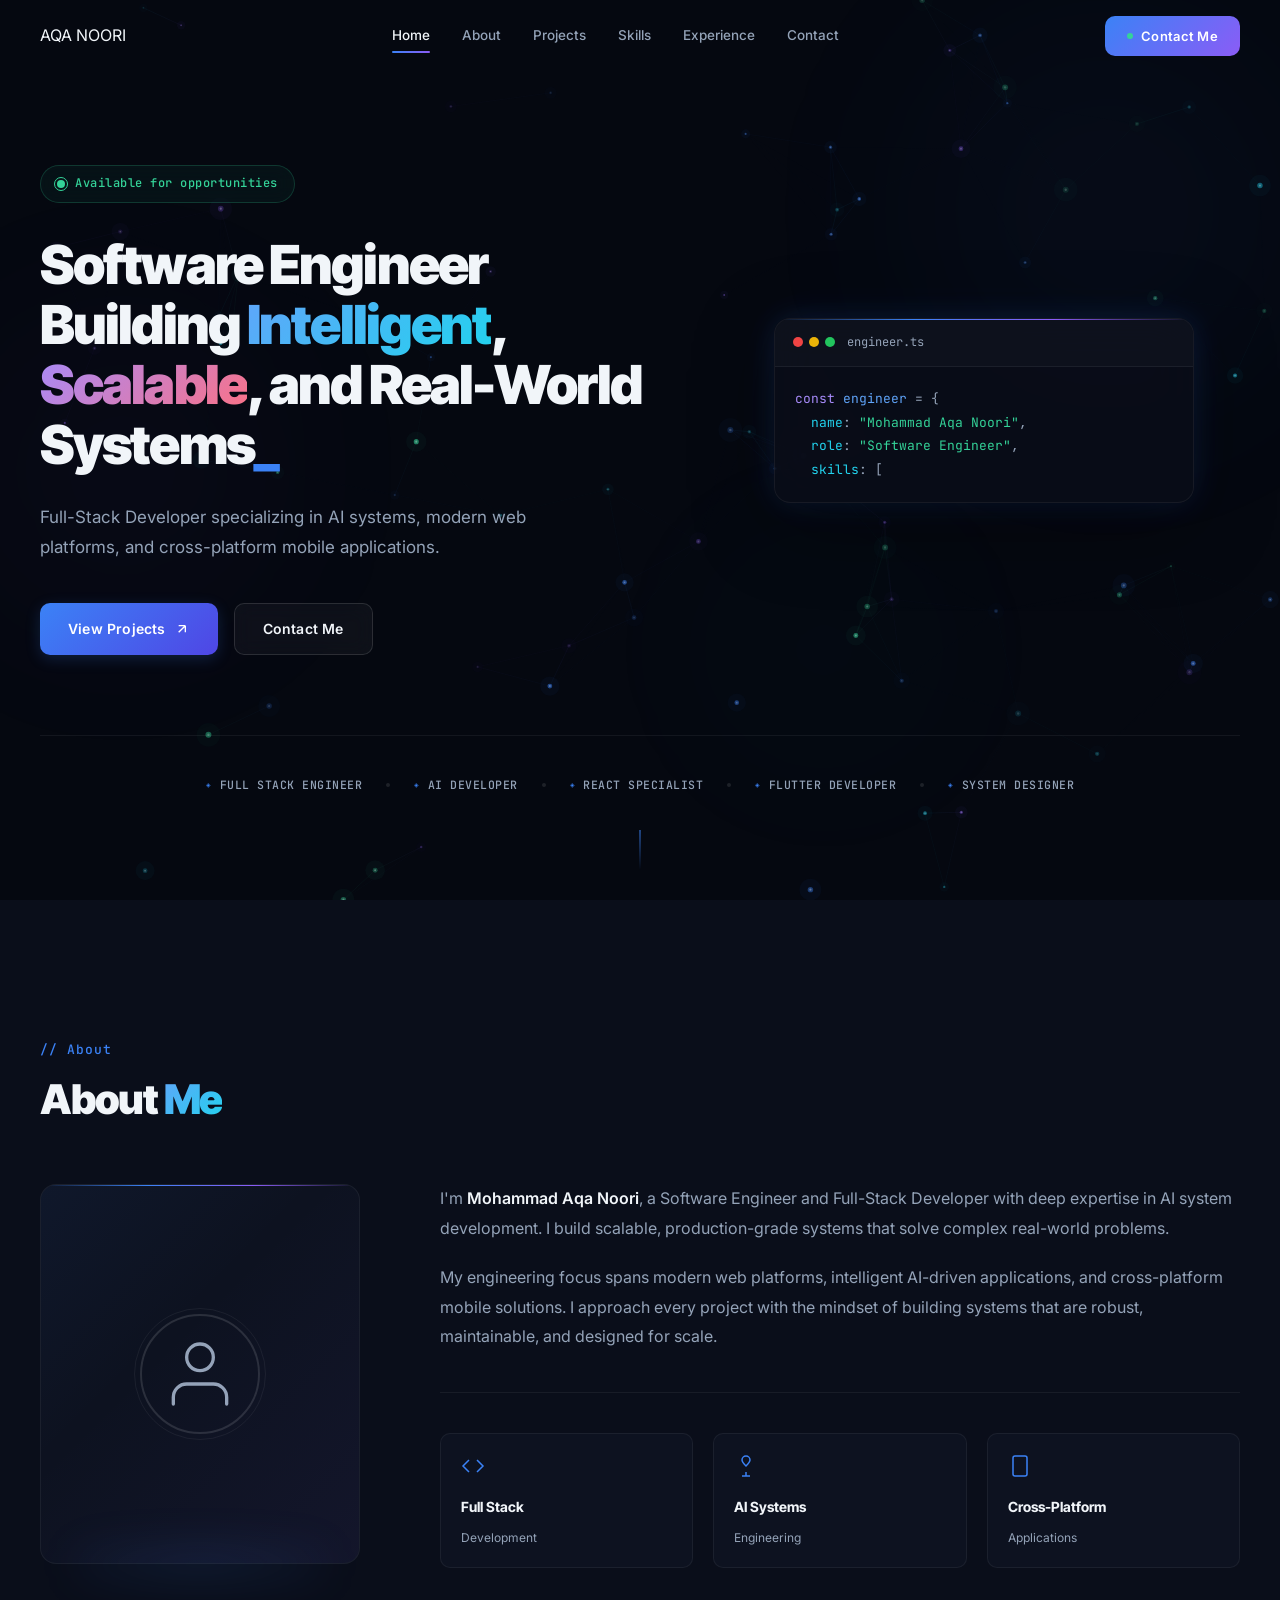
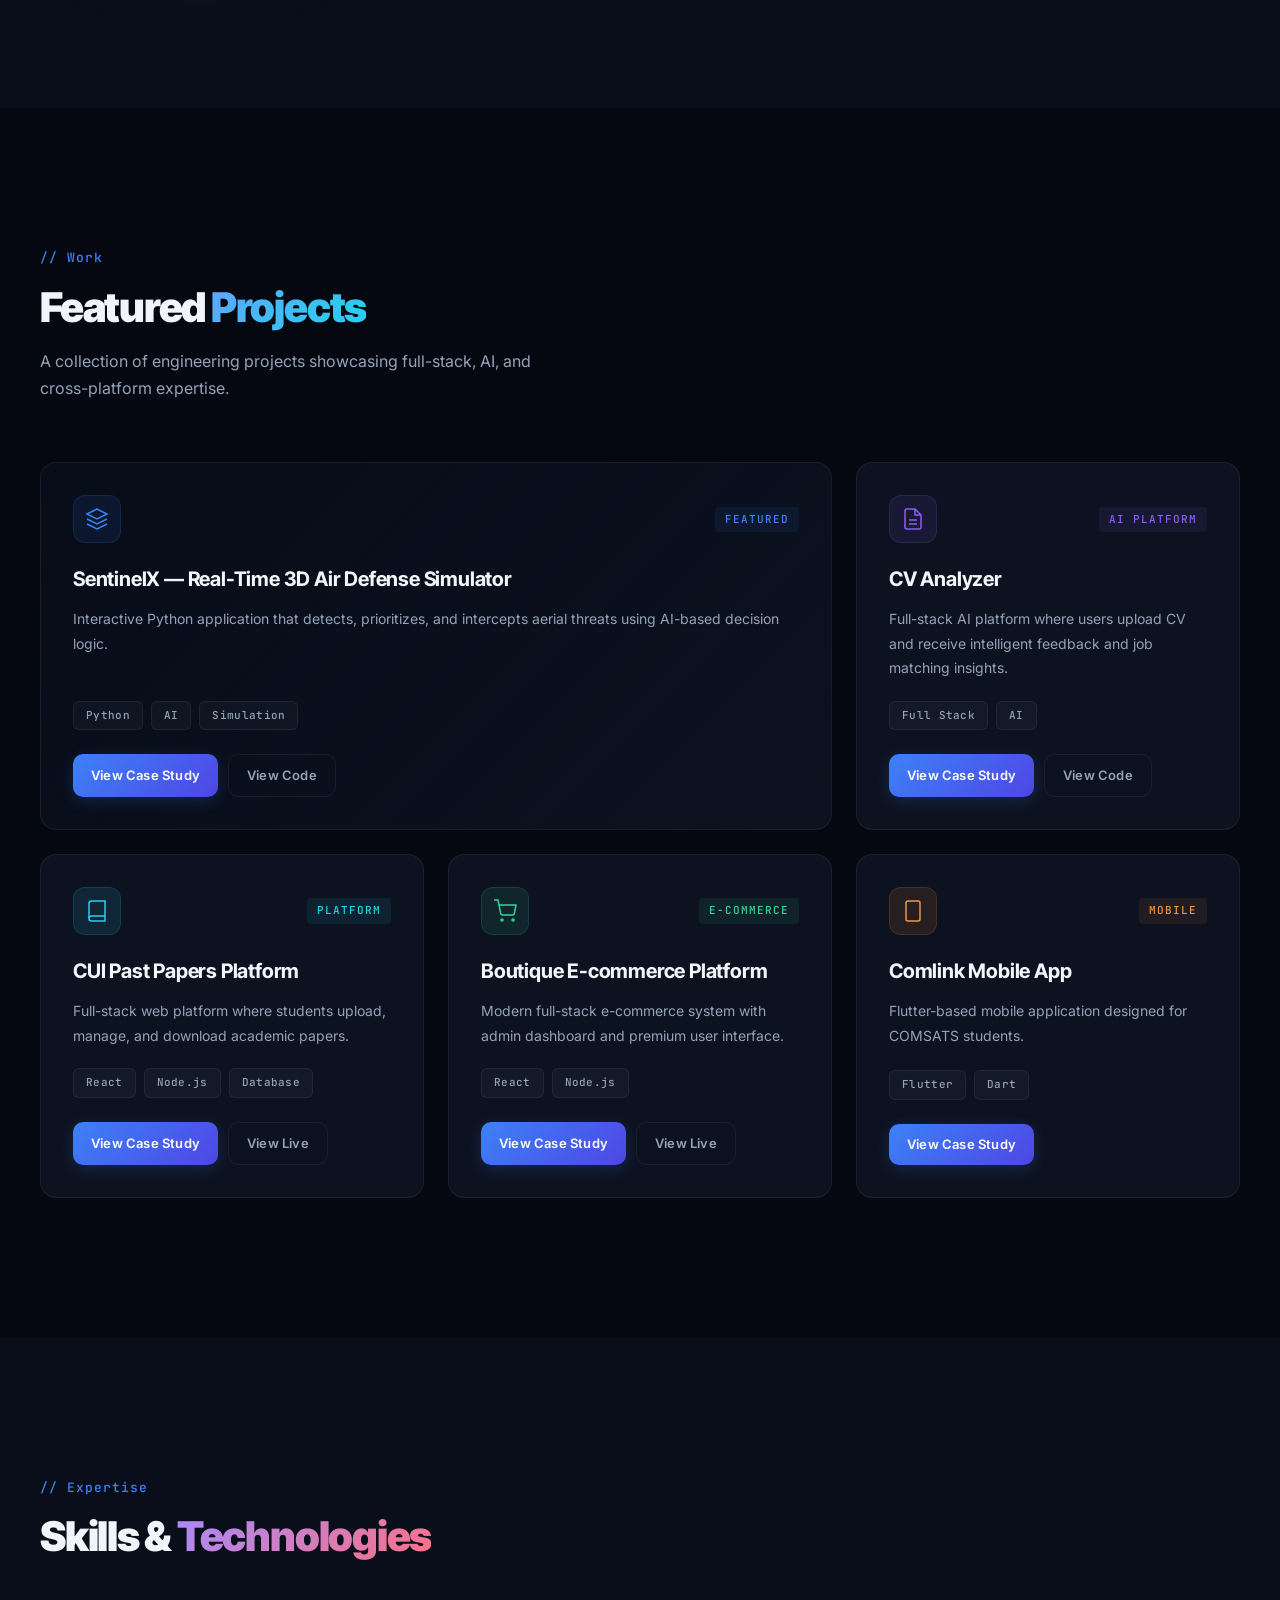
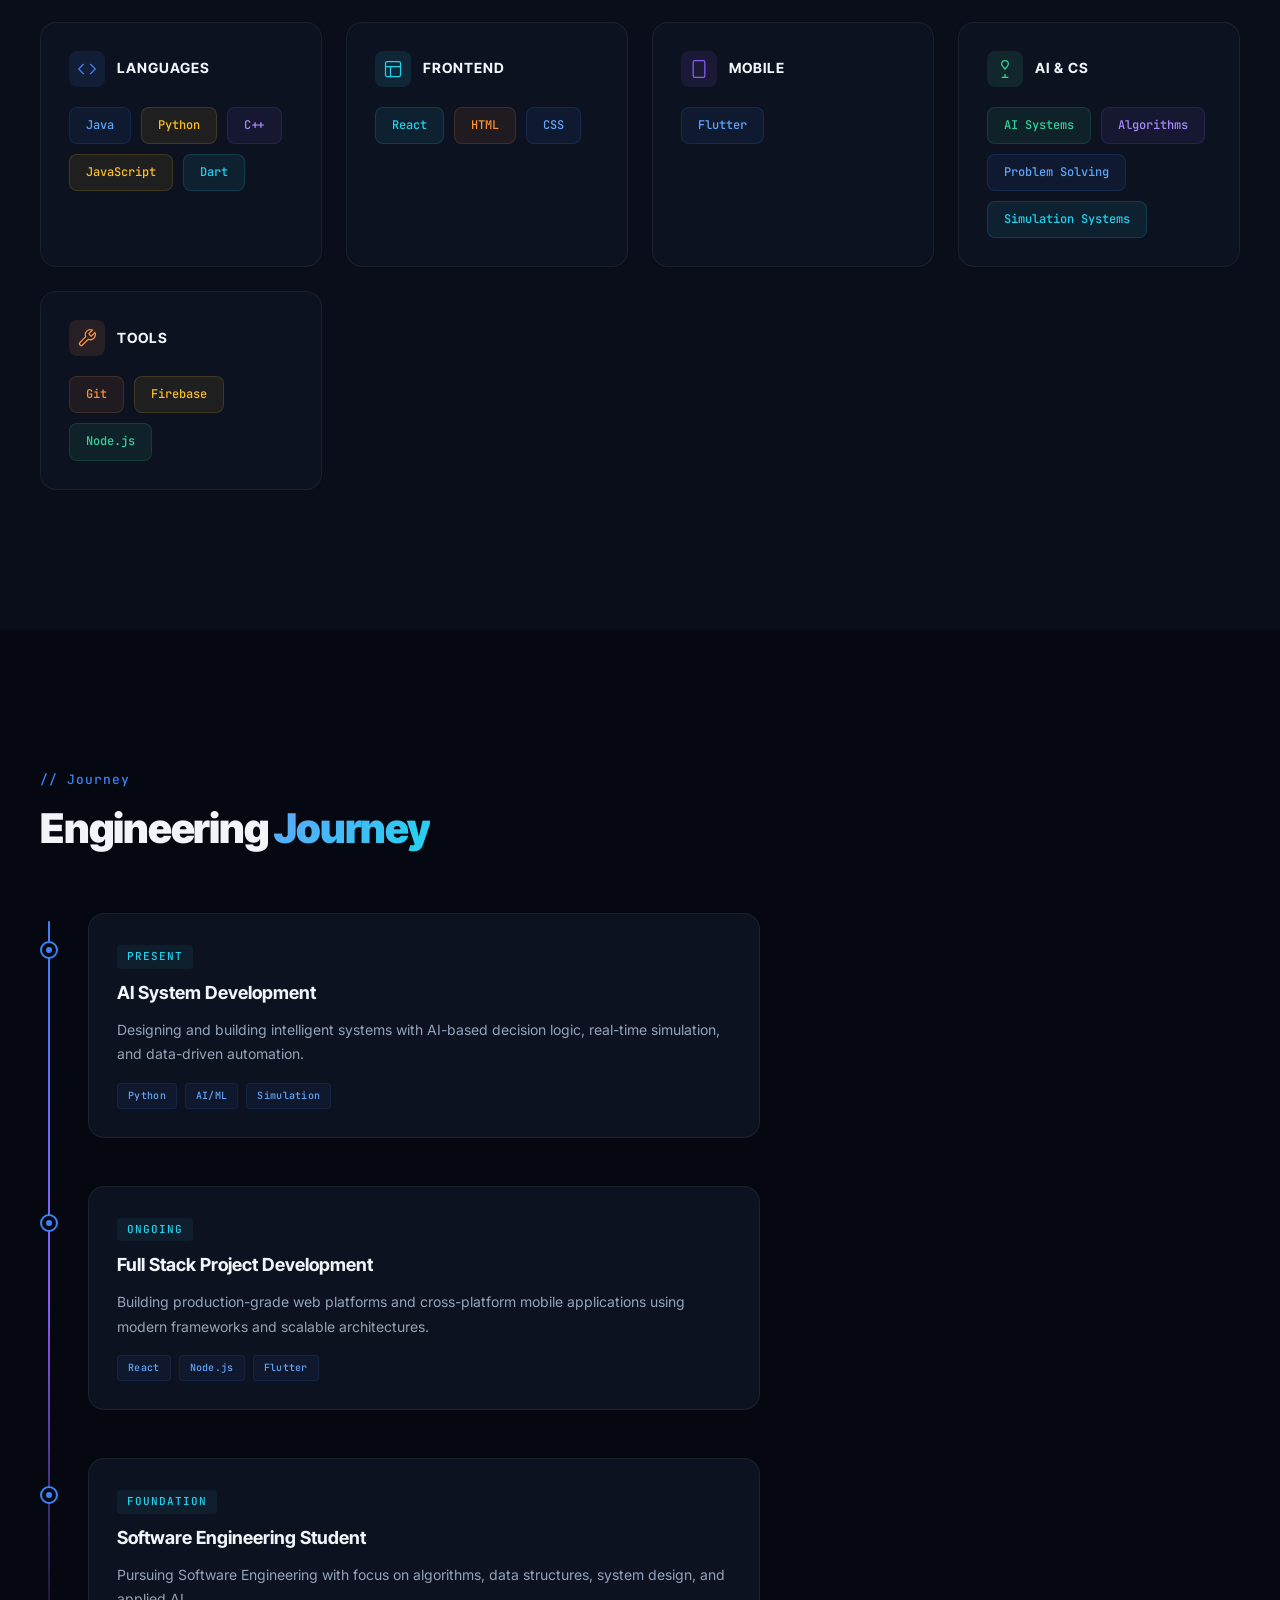
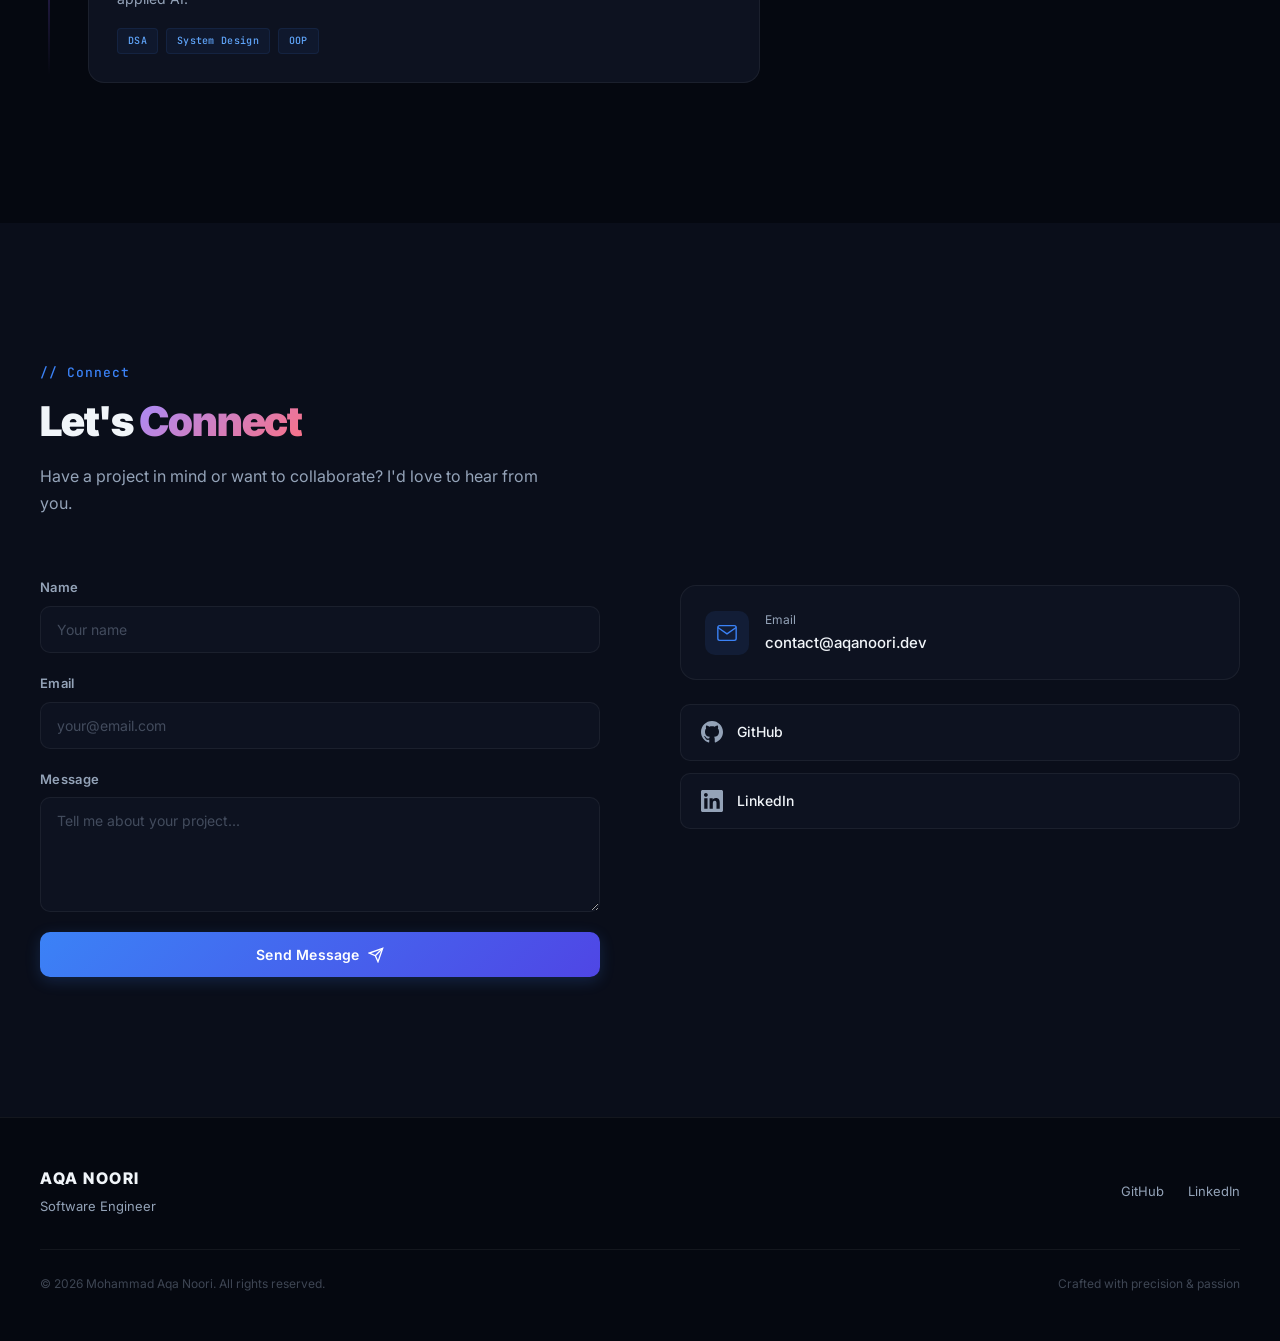
==== index.html @ afac5b35 "Add portfolio website files - HTML, CSS, and JavaScript" ====
<!DOCTYPE html>
<html lang="en">
<head>
  <meta charset="UTF-8">
  <meta name="viewport" content="width=device-width, initial-scale=1.0">
  <title>Mohammad Aqa Noori — Software Engineer</title>
  <link rel="preconnect" href="https://fonts.googleapis.com">
  <link rel="preconnect" href="https://fonts.gstatic.com" crossorigin>
  <link href="https://fonts.googleapis.com/css2?family=Inter:wght@300;400;500;600;700&family=Inter+Tight:wght@600;700;800;900&family=JetBrains+Mono:wght@400;500&display=swap" rel="stylesheet">
  <link rel="stylesheet" href="style.css">
</head>
<body>

  <!-- Floating Gradient Orbs (background decoration) -->
  <div class="bg-orbs">
    <div class="orb orb-1"></div>
    <div class="orb orb-2"></div>
    <div class="orb orb-3"></div>
  </div>

  <!-- Navigation -->
  <nav class="nav" id="nav">
    <div class="nav-inner">
      
        AQA NOORI
      </a>
      <div class="nav-links" id="navLinks">
        <a href="#home" class="nav-link">Home</a>
        <a href="#about" class="nav-link">About</a>
        <a href="#projects" class="nav-link">Projects</a>
        <a href="#skills" class="nav-link">Skills</a>
        <a href="#experience" class="nav-link">Experience</a>
        <a href="#contact" class="nav-link">Contact</a>
      </div>
      <a href="#contact" class="nav-cta">
        <span class="cta-dot"></span>
        Contact Me
      </a>
      <button class="nav-toggle" id="navToggle" aria-label="Toggle menu">
        <span></span><span></span><span></span>
      </button>
    </div>
  </nav>

  <!-- Hero Section -->
  <section class="hero" id="home">
    <canvas id="heroCanvas"></canvas>
    <div class="hero-inner">
      <div class="hero-content">
        <div class="hero-badge">
          <span class="badge-pulse"></span>
          <span class="badge-text">Available for opportunities</span>
        </div>
        <h1 class="hero-title">
          <span class="title-line">Software Engineer</span>
          <span class="title-line">Building <span class="text-gradient">Intelligent</span>,</span>
          <span class="title-line"><span class="text-gradient-violet">Scalable</span>, and Real-World</span>
          <span class="title-line">Systems<span class="cursor-blink">_</span></span>
        </h1>
        <p class="hero-sub">Full-Stack Developer specializing in AI systems, modern web platforms, and cross-platform mobile applications.</p>
        <div class="hero-buttons">
          <a href="#projects" class="btn btn-primary">
            <span>View Projects</span>
            <svg width="16" height="16" viewBox="0 0 24 24" fill="none" stroke="currentColor" stroke-width="2"><path d="M7 17L17 7M17 7H7M17 7v10"/></svg>
          </a>
          <a href="#contact" class="btn btn-secondary">Contact Me</a>
        </div>
      </div>
      <div class="hero-visual">
        <div class="hero-code-block">
          <div class="code-header">
            <div class="code-dots">
              <span class="dot dot-red"></span>
              <span class="dot dot-yellow"></span>
              <span class="dot dot-green"></span>
            </div>
            <span class="code-filename">engineer.ts</span>
          </div>
          <pre class="code-body"><code><span class="code-keyword">const</span> <span class="code-var">engineer</span> = {
  <span class="code-key">name</span>: <span class="code-string">"Mohammad Aqa Noori"</span>,
  <span class="code-key">role</span>: <span class="code-string">"Software Engineer"</span>,
  <span class="code-key">skills</span>: [
    <span class="code-string">"Full-Stack"</span>,
    <span class="code-string">"AI Systems"</span>,
    <span class="code-string">"Cross-Platform"</span>
  ],
  <span class="code-key">passion</span>: <span class="code-string">"Building the future"</span>,
  <span class="code-key">available</span>: <span class="code-bool">true</span>
};</code></pre>
        </div>
      </div>
    </div>
    <div class="hero-trust">
      <div class="trust-item"><span class="trust-icon">&#9672;</span> Full Stack Engineer</div>
      <div class="trust-sep"></div>
      <div class="trust-item"><span class="trust-icon">&#9672;</span> AI Developer</div>
      <div class="trust-sep"></div>
      <div class="trust-item"><span class="trust-icon">&#9672;</span> React Specialist</div>
      <div class="trust-sep"></div>
      <div class="trust-item"><span class="trust-icon">&#9672;</span> Flutter Developer</div>
      <div class="trust-sep"></div>
      <div class="trust-item"><span class="trust-icon">&#9672;</span> System Designer</div>
    </div>
    <div class="hero-scroll-indicator">
      <div class="scroll-line"></div>
    </div>
  </section>

  <!-- About Section -->
  <section class="section about" id="about">
    <div class="section-inner">
      <div class="section-header" data-aos>
        <div class="section-label">// About</div>
        <h2 class="section-title">About <span class="text-gradient">Me</span></h2>
      </div>
      <div class="about-grid">
        <div class="about-image" data-aos>
          <div class="about-image-card">
            <div class="about-image-placeholder">
              <div class="avatar-ring">
                <svg width="80" height="80" viewBox="0 0 24 24" fill="none" stroke="currentColor" stroke-width="1" stroke-linecap="round" stroke-linejoin="round"><path d="M20 21v-2a4 4 0 0 0-4-4H8a4 4 0 0 0-4 4v2"/><circle cx="12" cy="7" r="4"/></svg>
              </div>
            </div>
            <div class="about-image-glow"></div>
          </div>
        </div>
        <div class="about-content" data-aos>
          <p class="about-text">I'm <strong>Mohammad Aqa Noori</strong>, a Software Engineer and Full-Stack Developer with deep expertise in AI system development. I build scalable, production-grade systems that solve complex real-world problems.</p>
          <p class="about-text">My engineering focus spans modern web platforms, intelligent AI-driven applications, and cross-platform mobile solutions. I approach every project with the mindset of building systems that are robust, maintainable, and designed for scale.</p>
          <div class="about-stats">
            <div class="stat-card">
              <div class="stat-icon">
                <svg width="24" height="24" viewBox="0 0 24 24" fill="none" stroke="currentColor" stroke-width="1.5"><polyline points="16 18 22 12 16 6"/><polyline points="8 6 2 12 8 18"/></svg>
              </div>
              <span class="stat-value">Full Stack</span>
              <span class="stat-label">Development</span>
            </div>
            <div class="stat-card">
              <div class="stat-icon">
                <svg width="24" height="24" viewBox="0 0 24 24" fill="none" stroke="currentColor" stroke-width="1.5"><path d="M12 2a4 4 0 0 1 4 4c0 1.95-2 4-4 6-2-2-4-4.05-4-6a4 4 0 0 1 4-4z"/><path d="M12 18v4"/><path d="M8 22h8"/></svg>
              </div>
              <span class="stat-value">AI Systems</span>
              <span class="stat-label">Engineering</span>
            </div>
            <div class="stat-card">
              <div class="stat-icon">
                <svg width="24" height="24" viewBox="0 0 24 24" fill="none" stroke="currentColor" stroke-width="1.5"><rect x="5" y="2" width="14" height="20" rx="2" ry="2"/><line x1="12" y1="18" x2="12.01" y2="18"/></svg>
              </div>
              <span class="stat-value">Cross-Platform</span>
              <span class="stat-label">Applications</span>
            </div>
          </div>
        </div>
      </div>
    </div>
  </section>

  <!-- Projects Section -->
  <section class="section projects" id="projects">
    <div class="section-inner">
      <div class="section-header" data-aos>
        <div class="section-label">// Work</div>
        <h2 class="section-title">Featured <span class="text-gradient">Projects</span></h2>
        <p class="section-desc">A collection of engineering projects showcasing full-stack, AI, and cross-platform expertise.</p>
      </div>
      <div class="projects-grid">

        <article class="project-card project-card-featured" data-aos>
          <div class="project-card-glow"></div>
          <div class="project-header">
            <div class="project-icon">
              <svg width="24" height="24" viewBox="0 0 24 24" fill="none" stroke="currentColor" stroke-width="1.5"><path d="M12 2L2 7l10 5 10-5-10-5zM2 17l10 5 10-5M2 12l10 5 10-5"/></svg>
            </div>
            <span class="project-label">Featured</span>
          </div>
          <h3 class="project-title">SentinelX — Real-Time 3D Air Defense Simulator</h3>
          <p class="project-desc">Interactive Python application that detects, prioritizes, and intercepts aerial threats using AI-based decision logic.</p>
          <div class="project-tags">
            <span class="tag">Python</span>
            <span class="tag">AI</span>
            <span class="tag">Simulation</span>
          </div>
          <div class="project-actions">
            <a href="#" class="btn btn-sm btn-primary"><span>View Case Study</span></a>
            <a href="#" class="btn btn-sm btn-ghost">View Code</a>
          </div>
        </article>

        <article class="project-card" data-aos>
          <div class="project-card-glow"></div>
          <div class="project-header">
            <div class="project-icon icon-violet">
              <svg width="24" height="24" viewBox="0 0 24 24" fill="none" stroke="currentColor" stroke-width="1.5"><path d="M14 2H6a2 2 0 0 0-2 2v16a2 2 0 0 0 2 2h12a2 2 0 0 0 2-2V8z"/><polyline points="14 2 14 8 20 8"/><line x1="16" y1="13" x2="8" y2="13"/><line x1="16" y1="17" x2="8" y2="17"/></svg>
            </div>
            <span class="project-label label-violet">AI Platform</span>
          </div>
          <h3 class="project-title">CV Analyzer</h3>
          <p class="project-desc">Full-stack AI platform where users upload CV and receive intelligent feedback and job matching insights.</p>
          <div class="project-tags">
            <span class="tag">Full Stack</span>
            <span class="tag">AI</span>
          </div>
          <div class="project-actions">
            <a href="#" class="btn btn-sm btn-primary"><span>View Case Study</span></a>
            <a href="#" class="btn btn-sm btn-ghost">View Code</a>
          </div>
        </article>

        <article class="project-card" data-aos>
          <div class="project-card-glow"></div>
          <div class="project-header">
            <div class="project-icon icon-cyan">
              <svg width="24" height="24" viewBox="0 0 24 24" fill="none" stroke="currentColor" stroke-width="1.5"><path d="M4 19.5A2.5 2.5 0 0 1 6.5 17H20"/><path d="M6.5 2H20v20H6.5A2.5 2.5 0 0 1 4 19.5v-15A2.5 2.5 0 0 1 6.5 2z"/></svg>
            </div>
            <span class="project-label label-cyan">Platform</span>
          </div>
          <h3 class="project-title">CUI Past Papers Platform</h3>
          <p class="project-desc">Full-stack web platform where students upload, manage, and download academic papers.</p>
          <div class="project-tags">
            <span class="tag">React</span>
            <span class="tag">Node.js</span>
            <span class="tag">Database</span>
          </div>
          <div class="project-actions">
            <a href="#" class="btn btn-sm btn-primary"><span>View Case Study</span></a>
            <a href="#" class="btn btn-sm btn-ghost">View Live</a>
          </div>
        </article>

        <article class="project-card" data-aos>
          <div class="project-card-glow"></div>
          <div class="project-header">
            <div class="project-icon icon-emerald">
              <svg width="24" height="24" viewBox="0 0 24 24" fill="none" stroke="currentColor" stroke-width="1.5"><circle cx="9" cy="21" r="1"/><circle cx="20" cy="21" r="1"/><path d="M1 1h4l2.68 13.39a2 2 0 0 0 2 1.61h9.72a2 2 0 0 0 2-1.61L23 6H6"/></svg>
            </div>
            <span class="project-label label-emerald">E-commerce</span>
          </div>
          <h3 class="project-title">Boutique E-commerce Platform</h3>
          <p class="project-desc">Modern full-stack e-commerce system with admin dashboard and premium user interface.</p>
          <div class="project-tags">
            <span class="tag">React</span>
            <span class="tag">Node.js</span>
          </div>
          <div class="project-actions">
            <a href="#" class="btn btn-sm btn-primary"><span>View Case Study</span></a>
            <a href="#" class="btn btn-sm btn-ghost">View Live</a>
          </div>
        </article>

        <article class="project-card" data-aos>
          <div class="project-card-glow"></div>
          <div class="project-header">
            <div class="project-icon icon-orange">
              <svg width="24" height="24" viewBox="0 0 24 24" fill="none" stroke="currentColor" stroke-width="1.5"><rect x="5" y="2" width="14" height="20" rx="2" ry="2"/><line x1="12" y1="18" x2="12.01" y2="18"/></svg>
            </div>
            <span class="project-label label-orange">Mobile</span>
          </div>
          <h3 class="project-title">Comlink Mobile App</h3>
          <p class="project-desc">Flutter-based mobile application designed for COMSATS students.</p>
          <div class="project-tags">
            <span class="tag">Flutter</span>
            <span class="tag">Dart</span>
          </div>
          <div class="project-actions">
            <a href="#" class="btn btn-sm btn-primary"><span>View Case Study</span></a>
          </div>
        </article>

      </div>
    </div>
  </section>

  <!-- Skills Section -->
  <section class="section skills" id="skills">
    <div class="section-inner">
      <div class="section-header" data-aos>
        <div class="section-label">// Expertise</div>
        <h2 class="section-title">Skills & <span class="text-gradient-violet">Technologies</span></h2>
      </div>
      <div class="skills-grid">

        <div class="skill-group" data-aos>
          <div class="skill-group-header">
            <div class="skill-group-icon">
              <svg width="20" height="20" viewBox="0 0 24 24" fill="none" stroke="currentColor" stroke-width="1.5"><polyline points="16 18 22 12 16 6"/><polyline points="8 6 2 12 8 18"/></svg>
            </div>
            <h3 class="skill-group-title">Languages</h3>
          </div>
          <div class="skill-items">
            <div class="skill-badge" data-color="blue">Java</div>
            <div class="skill-badge" data-color="yellow">Python</div>
            <div class="skill-badge" data-color="violet">C++</div>
            <div class="skill-badge" data-color="amber">JavaScript</div>
            <div class="skill-badge" data-color="cyan">Dart</div>
          </div>
        </div>

        <div class="skill-group" data-aos>
          <div class="skill-group-header">
            <div class="skill-group-icon icon-cyan">
              <svg width="20" height="20" viewBox="0 0 24 24" fill="none" stroke="currentColor" stroke-width="1.5"><rect x="3" y="3" width="18" height="18" rx="2" ry="2"/><line x1="3" y1="9" x2="21" y2="9"/><line x1="9" y1="21" x2="9" y2="9"/></svg>
            </div>
            <h3 class="skill-group-title">Frontend</h3>
          </div>
          <div class="skill-items">
            <div class="skill-badge" data-color="cyan">React</div>
            <div class="skill-badge" data-color="orange">HTML</div>
            <div class="skill-badge" data-color="blue">CSS</div>
          </div>
        </div>

        <div class="skill-group" data-aos>
          <div class="skill-group-header">
            <div class="skill-group-icon icon-violet">
              <svg width="20" height="20" viewBox="0 0 24 24" fill="none" stroke="currentColor" stroke-width="1.5"><rect x="5" y="2" width="14" height="20" rx="2" ry="2"/><line x1="12" y1="18" x2="12.01" y2="18"/></svg>
            </div>
            <h3 class="skill-group-title">Mobile</h3>
          </div>
          <div class="skill-items">
            <div class="skill-badge" data-color="blue">Flutter</div>
          </div>
        </div>

        <div class="skill-group" data-aos>
          <div class="skill-group-header">
            <div class="skill-group-icon icon-emerald">
              <svg width="20" height="20" viewBox="0 0 24 24" fill="none" stroke="currentColor" stroke-width="1.5"><path d="M12 2a4 4 0 0 1 4 4c0 1.95-2 4-4 6-2-2-4-4.05-4-6a4 4 0 0 1 4-4z"/><path d="M12 18v4"/><path d="M8 22h8"/></svg>
            </div>
            <h3 class="skill-group-title">AI & CS</h3>
          </div>
          <div class="skill-items">
            <div class="skill-badge" data-color="emerald">AI Systems</div>
            <div class="skill-badge" data-color="violet">Algorithms</div>
            <div class="skill-badge" data-color="blue">Problem Solving</div>
            <div class="skill-badge" data-color="cyan">Simulation Systems</div>
          </div>
        </div>

        <div class="skill-group" data-aos>
          <div class="skill-group-header">
            <div class="skill-group-icon icon-orange">
              <svg width="20" height="20" viewBox="0 0 24 24" fill="none" stroke="currentColor" stroke-width="1.5"><path d="M14.7 6.3a1 1 0 0 0 0 1.4l1.6 1.6a1 1 0 0 0 1.4 0l3.77-3.77a6 6 0 0 1-7.94 7.94l-6.91 6.91a2.12 2.12 0 0 1-3-3l6.91-6.91a6 6 0 0 1 7.94-7.94l-3.76 3.76z"/></svg>
            </div>
            <h3 class="skill-group-title">Tools</h3>
          </div>
          <div class="skill-items">
            <div class="skill-badge" data-color="orange">Git</div>
            <div class="skill-badge" data-color="amber">Firebase</div>
            <div class="skill-badge" data-color="emerald">Node.js</div>
          </div>
        </div>

      </div>
    </div>
  </section>

  <!-- Experience Section -->
  <section class="section experience" id="experience">
    <div class="section-inner">
      <div class="section-header" data-aos>
        <div class="section-label">// Journey</div>
        <h2 class="section-title">Engineering <span class="text-gradient">Journey</span></h2>
      </div>
      <div class="timeline">
        <div class="timeline-track"></div>
        <div class="timeline-item" data-aos>
          <div class="timeline-marker">
            <div class="timeline-marker-inner"></div>
          </div>
          <div class="timeline-content">
            <span class="timeline-date">Present</span>
            <h3 class="timeline-title">AI System Development</h3>
            <p class="timeline-desc">Designing and building intelligent systems with AI-based decision logic, real-time simulation, and data-driven automation.</p>
            <div class="timeline-tags">
              <span class="timeline-tag">Python</span>
              <span class="timeline-tag">AI/ML</span>
              <span class="timeline-tag">Simulation</span>
            </div>
          </div>
        </div>
        <div class="timeline-item" data-aos>
          <div class="timeline-marker">
            <div class="timeline-marker-inner"></div>
          </div>
          <div class="timeline-content">
            <span class="timeline-date">Ongoing</span>
            <h3 class="timeline-title">Full Stack Project Development</h3>
            <p class="timeline-desc">Building production-grade web platforms and cross-platform mobile applications using modern frameworks and scalable architectures.</p>
            <div class="timeline-tags">
              <span class="timeline-tag">React</span>
              <span class="timeline-tag">Node.js</span>
              <span class="timeline-tag">Flutter</span>
            </div>
          </div>
        </div>
        <div class="timeline-item" data-aos>
          <div class="timeline-marker">
            <div class="timeline-marker-inner"></div>
          </div>
          <div class="timeline-content">
            <span class="timeline-date">Foundation</span>
            <h3 class="timeline-title">Software Engineering Student</h3>
            <p class="timeline-desc">Pursuing Software Engineering with focus on algorithms, data structures, system design, and applied AI.</p>
            <div class="timeline-tags">
              <span class="timeline-tag">DSA</span>
              <span class="timeline-tag">System Design</span>
              <span class="timeline-tag">OOP</span>
            </div>
          </div>
        </div>
      </div>
    </div>
  </section>

  <!-- Contact Section -->
  <section class="section contact" id="contact">
    <div class="section-inner">
      <div class="section-header" data-aos>
        <div class="section-label">// Connect</div>
        <h2 class="section-title">Let's <span class="text-gradient-violet">Connect</span></h2>
        <p class="section-desc">Have a project in mind or want to collaborate? I'd love to hear from you.</p>
      </div>
      <div class="contact-grid">
        <form class="contact-form" id="contactForm" data-aos>
          <div class="form-group">
            <label for="name">Name</label>
            <input type="text" id="name" name="name" placeholder="Your name" required>
          </div>
          <div class="form-group">
            <label for="email">Email</label>
            <input type="email" id="email" name="email" placeholder="your@email.com" required>
          </div>
          <div class="form-group">
            <label for="message">Message</label>
            <textarea id="message" name="message" rows="5" placeholder="Tell me about your project..." required></textarea>
          </div>
          <button type="submit" class="btn btn-primary btn-full">
            <span>Send Message</span>
            <svg width="16" height="16" viewBox="0 0 24 24" fill="none" stroke="currentColor" stroke-width="2"><line x1="22" y1="2" x2="11" y2="13"/><polygon points="22 2 15 22 11 13 2 9 22 2"/></svg>
          </button>
        </form>
        <div class="contact-info" data-aos>
          <div class="contact-detail-card">
            <div class="contact-detail">
              <div class="contact-icon">
                <svg width="22" height="22" viewBox="0 0 24 24" fill="none" stroke="currentColor" stroke-width="1.5"><path d="M4 4h16c1.1 0 2 .9 2 2v12c0 1.1-.9 2-2 2H4c-1.1 0-2-.9-2-2V6c0-1.1.9-2 2-2z"/><polyline points="22,6 12,13 2,6"/></svg>
              </div>
              <div>
                <span class="contact-detail-label">Email</span>
                <span class="contact-detail-value">contact@aqanoori.dev</span>
              </div>
            </div>
          </div>
          <div class="contact-links">
            <a href="#" class="contact-link-btn">
              <svg width="22" height="22" viewBox="0 0 24 24" fill="currentColor"><path d="M12 0c-6.626 0-12 5.373-12 12 0 5.302 3.438 9.8 8.207 11.387.599.111.793-.261.793-.577v-2.234c-3.338.726-4.033-1.416-4.033-1.416-.546-1.387-1.333-1.756-1.333-1.756-1.089-.745.083-.729.083-.729 1.205.084 1.839 1.237 1.839 1.237 1.07 1.834 2.807 1.304 3.492.997.107-.775.418-1.305.762-1.604-2.665-.305-5.467-1.334-5.467-5.931 0-1.311.469-2.381 1.236-3.221-.124-.303-.535-1.524.117-3.176 0 0 1.008-.322 3.301 1.23.957-.266 1.983-.399 3.003-.404 1.02.005 2.047.138 3.006.404 2.291-1.552 3.297-1.23 3.297-1.23.653 1.653.242 2.874.118 3.176.77.84 1.235 1.911 1.235 3.221 0 4.609-2.807 5.624-5.479 5.921.43.372.823 1.102.823 2.222v3.293c0 .319.192.694.801.576 4.765-1.589 8.199-6.086 8.199-11.386 0-6.627-5.373-12-12-12z"/></svg>
              <span>GitHub</span>
              <svg class="link-arrow" width="16" height="16" viewBox="0 0 24 24" fill="none" stroke="currentColor" stroke-width="2"><path d="M7 17L17 7M17 7H7M17 7v10"/></svg>
            </a>
            <a href="#" class="contact-link-btn">
              <svg width="22" height="22" viewBox="0 0 24 24" fill="currentColor"><path d="M20.447 20.452h-3.554v-5.569c0-1.328-.027-3.037-1.852-3.037-1.853 0-2.136 1.445-2.136 2.939v5.667H9.351V9h3.414v1.561h.046c.477-.9 1.637-1.85 3.37-1.85 3.601 0 4.267 2.37 4.267 5.455v6.286zM5.337 7.433c-1.144 0-2.063-.926-2.063-2.065 0-1.138.92-2.063 2.063-2.063 1.14 0 2.064.925 2.064 2.063 0 1.139-.925 2.065-2.064 2.065zm1.782 13.019H3.555V9h3.564v11.452zM22.225 0H1.771C.792 0 0 .774 0 1.729v20.542C0 23.227.792 24 1.771 24h20.451C23.2 24 24 23.227 24 22.271V1.729C24 .774 23.2 0 22.222 0h.003z"/></svg>
              <span>LinkedIn</span>
              <svg class="link-arrow" width="16" height="16" viewBox="0 0 24 24" fill="none" stroke="currentColor" stroke-width="2"><path d="M7 17L17 7M17 7H7M17 7v10"/></svg>
            </a>
          </div>
        </div>
      </div>
    </div>
  </section>

  <!-- Footer -->
  <footer class="footer">
    <div class="footer-inner">
      <div class="footer-top">
        <div class="footer-brand">
          <span class="footer-logo">AQA NOORI</span>
          <span class="footer-tagline">Software Engineer</span>
        </div>
        <div class="footer-links">
          <a href="#">GitHub</a>
          <a href="#">LinkedIn</a>
        </div>
      </div>
      <div class="footer-bottom">
        <p class="footer-copy">&copy; 2026 Mohammad Aqa Noori. All rights reserved.</p>
        <p class="footer-built">Crafted with precision & passion</p>
      </div>
    </div>
  </footer>

  <script src="script.js"></script>
</body>
</html>
---- style.css ----
/* ============================================
   RESET & BASE
   ============================================ */
*, *::before, *::after {
  margin: 0;
  padding: 0;
  box-sizing: border-box;
}

:root {
  --bg-primary: #050810;
  --bg-secondary: #0a0e1a;
  --bg-card: #0d1220;
  --bg-card-hover: #111830;
  --accent-blue: #3b82f6;
  --accent-blue-bright: #60a5fa;
  --accent-violet: #8b5cf6;
  --accent-violet-bright: #a78bfa;
  --accent-cyan: #22d3ee;
  --accent-emerald: #34d399;
  --accent-orange: #fb923c;
  --accent-amber: #fbbf24;
  --accent-rose: #fb7185;
  --text-primary: #f1f5f9;
  --text-secondary: #94a3b8;
  --border: rgba(255,255,255,0.06);
  --border-hover: rgba(255,255,255,0.12);
  --glass: rgba(13, 18, 32, 0.7);
  --radius: 16px;
  --radius-sm: 10px;
  --radius-xs: 6px;
  --transition: 0.35s cubic-bezier(0.4, 0, 0.2, 1);
  --transition-fast: 0.2s cubic-bezier(0.4, 0, 0.2, 1);
  --max-width: 1200px;
  --glow-blue: 0 0 30px rgba(59, 130, 246, 0.15), 0 0 60px rgba(59, 130, 246, 0.05);
  --glow-violet: 0 0 30px rgba(139, 92, 246, 0.15), 0 0 60px rgba(139, 92, 246, 0.05);
}

html {
  scroll-behavior: smooth;
  -webkit-font-smoothing: antialiased;
  -moz-osx-font-smoothing: grayscale;
}

body {
  font-family: 'Inter', -apple-system, BlinkMacSystemFont, sans-serif;
  background: var(--bg-primary);
  color: var(--text-primary);
  line-height: 1.6;
  overflow-x: hidden;
  position: relative;
}

a {
  text-decoration: none;
  color: inherit;
}

img { max-width: 100%; display: block; }

/* ============================================
   FLOATING BACKGROUND ORBS
   ============================================ */
.bg-orbs {
  position: fixed;
  inset: 0;
  pointer-events: none;
  z-index: 0;
  overflow: hidden;
}

.orb {
  position: absolute;
  border-radius: 50%;
  filter: blur(100px);
  opacity: 0.4;
  animation: orbFloat 20s ease-in-out infinite;
}

.orb-1 {
  width: 600px;
  height: 600px;
  background: radial-gradient(circle, rgba(59, 130, 246, 0.15), transparent 70%);
  top: -10%;
  right: -10%;
  animation-delay: 0s;
}

.orb-2 {
  width: 500px;
  height: 500px;
  background: radial-gradient(circle, rgba(139, 92, 246, 0.12), transparent 70%);
  bottom: 20%;
  left: -10%;
  animation-delay: -7s;
  animation-duration: 25s;
}

.orb-3 {
  width: 400px;
  height: 400px;
  background: radial-gradient(circle, rgba(34, 211, 238, 0.08), transparent 70%);
  top: 50%;
  right: 20%;
  animation-delay: -14s;
  animation-duration: 30s;
}

@keyframes orbFloat {
  0%, 100% { transform: translate(0, 0) scale(1); }
  25% { transform: translate(40px, -60px) scale(1.1); }
  50% { transform: translate(-30px, 40px) scale(0.95); }
  75% { transform: translate(60px, 20px) scale(1.05); }
}

/* ============================================
   NAVIGATION
   ============================================ */
.nav {
  position: fixed;
  top: 0;
  left: 0;
  right: 0;
  z-index: 1000;
  padding: 0 24px;
  transition: all var(--transition);
  border-bottom: 1px solid transparent;
}

.nav.scrolled {
  background: rgba(5, 8, 16, 0.8);
  backdrop-filter: blur(24px) saturate(180%);
  -webkit-backdrop-filter: blur(24px) saturate(180%);
  border-bottom-color: var(--border);
}

.nav-inner {
  max-width: var(--max-width);
  margin: 0 auto;
  display: flex;
  align-items: center;
  justify-content: space-between;
  height: 72px;
}

.nav-logo {
  font-family: 'Inter Tight', 'Inter', sans-serif;
  font-weight: 800;
  font-size: 17px;
  letter-spacing: 1.5px;
  color: var(--text-primary);
  transition: all var(--transition);
  display: flex;
  align-items: center;
  gap: 10px;
}

.logo-icon {
  width: 32px;
  height: 32px;
  background: linear-gradient(135deg, var(--accent-blue), var(--accent-violet));
  border-radius: 8px;
  display: flex;
  align-items: center;
  justify-content: center;
  font-size: 14px;
  font-weight: 900;
  color: #fff;
}

.nav-logo:hover {
  color: var(--accent-blue-bright);
}

.nav-links {
  display: flex;
  gap: 32px;
}

.nav-link {
  font-size: 13.5px;
  font-weight: 500;
  color: var(--text-secondary);
  transition: color var(--transition);
  position: relative;
  padding: 4px 0;
}

.nav-link::after {
  content: '';
  position: absolute;
  bottom: -2px;
  left: 50%;
  width: 0;
  height: 2px;
  background: linear-gradient(90deg, var(--accent-blue), var(--accent-violet));
  transition: all var(--transition);
  border-radius: 2px;
  transform: translateX(-50%);
}

.nav-link:hover {
  color: var(--text-primary);
}

.nav-link:hover::after,
.nav-link.active::after {
  width: 100%;
}

.nav-link.active {
  color: var(--text-primary);
}

.nav-cta {
  font-size: 13px;
  font-weight: 600;
  padding: 10px 22px;
  background: linear-gradient(135deg, var(--accent-blue), var(--accent-violet));
  color: #fff;
  border-radius: var(--radius-sm);
  transition: all var(--transition);
  letter-spacing: 0.3px;
  display: flex;
  align-items: center;
  gap: 8px;
  position: relative;
  overflow: hidden;
}

.cta-dot {
  width: 6px;
  height: 6px;
  background: var(--accent-emerald);
  border-radius: 50%;
  animation: dotPulse 2s ease-in-out infinite;
}

@keyframes dotPulse {
  0%, 100% { opacity: 1; transform: scale(1); }
  50% { opacity: 0.5; transform: scale(0.8); }
}

.nav-cta:hover {
  box-shadow: 0 0 30px rgba(59, 130, 246, 0.3), 0 0 60px rgba(139, 92, 246, 0.15);
  transform: translateY(-1px);
}

.nav-toggle {
  display: none;
  flex-direction: column;
  gap: 5px;
  background: none;
  border: none;
  cursor: pointer;
  padding: 4px;
}

.nav-toggle span {
  display: block;
  width: 22px;
  height: 2px;
  background: var(--text-primary);
  border-radius: 2px;
  transition: all var(--transition);
}

/* ============================================
   HERO SECTION
   ============================================ */
.hero {
  min-height: 100vh;
  display: flex;
  flex-direction: column;
  justify-content: center;
  padding: 120px 24px 60px;
  position: relative;
  overflow: hidden;
}

#heroCanvas {
  position: absolute;
  inset: 0;
  width: 100%;
  height: 100%;
  pointer-events: none;
}

.hero-inner {
  max-width: var(--max-width);
  margin: 0 auto;
  width: 100%;
  display: grid;
  grid-template-columns: 1.1fr 0.9fr;
  gap: 60px;
  align-items: center;
  position: relative;
  z-index: 2;
}

.hero-badge {
  display: inline-flex;
  align-items: center;
  gap: 10px;
  font-family: 'JetBrains Mono', monospace;
  font-size: 12px;
  font-weight: 500;
  color: var(--accent-emerald);
  border: 1px solid rgba(52, 211, 153, 0.2);
  background: rgba(52, 211, 153, 0.05);
  padding: 8px 16px;
  border-radius: 24px;
  margin-bottom: 32px;
  letter-spacing: 0.5px;
  backdrop-filter: blur(10px);
}

.badge-pulse {
  width: 8px;
  height: 8px;
  background: var(--accent-emerald);
  border-radius: 50%;
  position: relative;
}

.badge-pulse::after {
  content: '';
  position: absolute;
  inset: -3px;
  border-radius: 50%;
  border: 1px solid var(--accent-emerald);
  animation: badgePulse 2s ease-out infinite;
}

@keyframes badgePulse {
  0% { transform: scale(1); opacity: 0.6; }
  100% { transform: scale(2.5); opacity: 0; }
}

.hero-title {
  font-family: 'Inter Tight', 'Inter', sans-serif;
  font-size: clamp(36px, 4.2vw, 56px);
  font-weight: 900;
  line-height: 1.12;
  letter-spacing: -0.035em;
  margin-bottom: 28px;
  color: var(--text-primary);
}

.title-line {
  display: block;
}

.text-gradient {
  background: linear-gradient(135deg, var(--accent-blue-bright), var(--accent-cyan));
  -webkit-background-clip: text;
  -webkit-text-fill-color: transparent;
  background-clip: text;
}

.text-gradient-violet {
  background: linear-gradient(135deg, var(--accent-violet-bright), var(--accent-rose));
  -webkit-background-clip: text;
  -webkit-text-fill-color: transparent;
  background-clip: text;
}

.cursor-blink {
  color: var(--accent-blue);
  -webkit-text-fill-color: var(--accent-blue);
  animation: blink 1s step-end infinite;
}

@keyframes blink {
  0%, 100% { opacity: 1; }
  50% { opacity: 0; }
}

.hero-sub {
  font-size: 17px;
  color: var(--text-secondary);
  line-height: 1.75;
  margin-bottom: 40px;
  max-width: 520px;
}

.hero-buttons {
  display: flex;
  gap: 16px;
  flex-wrap: wrap;
}

/* Hero Code Block */
.hero-visual {
  display: flex;
  align-items: center;
  justify-content: center;
  position: relative;
}

.hero-code-block {
  width: 100%;
  max-width: 420px;
  background: rgba(10, 14, 26, 0.8);
  border: 1px solid var(--border);
  border-radius: var(--radius);
  overflow: hidden;
  backdrop-filter: blur(20px);
  box-shadow: 0 20px 80px rgba(0,0,0,0.4), var(--glow-blue);
  animation: codeFloat 6s ease-in-out infinite;
  position: relative;
}

.hero-code-block::before {
  content: '';
  position: absolute;
  top: 0;
  left: 0;
  right: 0;
  height: 1px;
  background: linear-gradient(90deg, transparent, var(--accent-blue), var(--accent-violet), transparent);
}

@keyframes codeFloat {
  0%, 100% { transform: translateY(0); }
  50% { transform: translateY(-10px); }
}

.code-header {
  display: flex;
  align-items: center;
  gap: 12px;
  padding: 14px 18px;
  border-bottom: 1px solid var(--border);
  background: rgba(255,255,255,0.02);
}

.code-dots {
  display: flex;
  gap: 6px;
}

.dot {
  width: 10px;
  height: 10px;
  border-radius: 50%;
}

.dot-red { background: #ef4444; }
.dot-yellow { background: #eab308; }
.dot-green { background: #22c55e; }

.code-filename {
  font-family: 'JetBrains Mono', monospace;
  font-size: 12px;
  color: var(--text-secondary);
}

.code-body {
  padding: 20px;
  overflow: hidden;
}

.code-body code {
  font-family: 'JetBrains Mono', monospace;
  font-size: 13px;
  line-height: 1.8;
  color: var(--text-secondary);
  white-space: pre;
}

.code-keyword { color: var(--accent-violet-bright); }
.code-var { color: var(--accent-blue-bright); }
.code-key { color: var(--accent-cyan); }
.code-string { color: var(--accent-emerald); }
.code-bool { color: var(--accent-orange); }

/* Hero Trust Bar */
.hero-trust {
  max-width: var(--max-width);
  margin: 80px auto 0;
  width: 100%;
  display: flex;
  align-items: center;
  justify-content: center;
  gap: 24px;
  flex-wrap: wrap;
  padding-top: 40px;
  border-top: 1px solid var(--border);
  position: relative;
  z-index: 2;
}

.trust-item {
  font-family: 'JetBrains Mono', monospace;
  font-size: 11.5px;
  font-weight: 500;
  color: var(--text-secondary);
  letter-spacing: 0.5px;
  text-transform: uppercase;
  display: flex;
  align-items: center;
  gap: 8px;
  transition: color var(--transition);
}

.trust-item:hover {
  color: var(--accent-blue-bright);
}

.trust-icon {
  font-size: 6px;
  color: var(--accent-blue);
}

.trust-sep {
  width: 4px;
  height: 4px;
  border-radius: 50%;
  background: rgba(255,255,255,0.1);
}

/* Scroll Indicator */
.hero-scroll-indicator {
  position: absolute;
  bottom: 30px;
  left: 50%;
  transform: translateX(-50%);
  z-index: 2;
}

.scroll-line {
  width: 1px;
  height: 40px;
  background: linear-gradient(to bottom, var(--accent-blue), transparent);
  animation: scrollPulse 2s ease-in-out infinite;
}

@keyframes scrollPulse {
  0%, 100% { opacity: 0.3; height: 40px; }
  50% { opacity: 1; height: 60px; }
}

/* ============================================
   BUTTONS
   ============================================ */
.btn {
  display: inline-flex;
  align-items: center;
  justify-content: center;
  gap: 8px;
  font-family: 'Inter', sans-serif;
  font-weight: 600;
  font-size: 14px;
  padding: 14px 28px;
  border-radius: var(--radius-sm);
  transition: all var(--transition);
  cursor: pointer;
  border: none;
  letter-spacing: 0.2px;
  position: relative;
  overflow: hidden;
}

.btn svg {
  transition: transform var(--transition);
}

.btn:hover svg {
  transform: translate(2px, -2px);
}

.btn-primary {
  background: linear-gradient(135deg, var(--accent-blue), #4f46e5);
  color: #fff;
  box-shadow: 0 4px 15px rgba(59, 130, 246, 0.2);
}

.btn-primary::before {
  content: '';
  position: absolute;
  inset: 0;
  background: linear-gradient(135deg, rgba(255,255,255,0.1), transparent);
  opacity: 0;
  transition: opacity var(--transition);
}

.btn-primary:hover {
  box-shadow: 0 8px 30px rgba(59, 130, 246, 0.35), 0 0 60px rgba(59, 130, 246, 0.1);
  transform: translateY(-2px);
}

.btn-primary:hover::before {
  opacity: 1;
}

.btn-secondary {
  background: rgba(255,255,255,0.04);
  color: var(--text-primary);
  border: 1px solid var(--border-hover);
  backdrop-filter: blur(10px);
}

.btn-secondary:hover {
  background: rgba(255,255,255,0.08);
  border-color: rgba(255,255,255,0.2);
  transform: translateY(-2px);
  box-shadow: 0 8px 30px rgba(0,0,0,0.2);
}

.btn-ghost {
  background: transparent;
  color: var(--text-secondary);
  border: 1px solid var(--border);
  font-size: 13px;
  padding: 10px 18px;
}

.btn-ghost:hover {
  color: var(--text-primary);
  border-color: var(--border-hover);
  background: rgba(255,255,255,0.03);
}

.btn-sm {
  font-size: 13px;
  padding: 10px 18px;
}

.btn-full {
  width: 100%;
}

/* ============================================
   SECTIONS - COMMON
   ============================================ */
.section {
  padding: 140px 24px;
  position: relative;
  z-index: 1;
}

.section-inner {
  max-width: var(--max-width);
  margin: 0 auto;
}

.section-header {
  margin-bottom: 60px;
}

.section-label {
  font-family: 'JetBrains Mono', monospace;
  font-size: 13px;
  font-weight: 500;
  color: var(--accent-blue);
  letter-spacing: 1px;
  margin-bottom: 14px;
}

.section-title {
  font-family: 'Inter Tight', 'Inter', sans-serif;
  font-size: clamp(30px, 3.2vw, 46px);
  font-weight: 900;
  letter-spacing: -0.03em;
  color: var(--text-primary);
  line-height: 1.2;
}

.section-desc {
  font-size: 16px;
  color: var(--text-secondary);
  margin-top: 16px;
  max-width: 500px;
  line-height: 1.7;
}

/* Alternating backgrounds */
.about {
  background: var(--bg-secondary);
}

.projects {
  background: var(--bg-primary);
}

.skills {
  background: var(--bg-secondary);
}

.experience {
  background: var(--bg-primary);
}

.contact {
  background: var(--bg-secondary);
}

/* ============================================
   ABOUT SECTION
   ============================================ */
.about-grid {
  display: grid;
  grid-template-columns: 320px 1fr;
  gap: 80px;
  align-items: start;
}

.about-image-card {
  position: relative;
}

.about-image-placeholder {
  width: 320px;
  height: 380px;
  background: var(--bg-card);
  border: 1px solid var(--border);
  border-radius: var(--radius);
  display: flex;
  align-items: center;
  justify-content: center;
  color: var(--text-secondary);
  position: relative;
  overflow: hidden;
}

.about-image-placeholder::before {
  content: '';
  position: absolute;
  top: 0;
  left: 0;
  right: 0;
  height: 1px;
  background: linear-gradient(90deg, transparent, var(--accent-blue), var(--accent-violet), transparent);
}

.about-image-placeholder::after {
  content: '';
  position: absolute;
  inset: 0;
  background: linear-gradient(135deg, rgba(59, 130, 246, 0.05), transparent 40%, rgba(139, 92, 246, 0.05));
  pointer-events: none;
}

.avatar-ring {
  width: 120px;
  height: 120px;
  border: 2px solid var(--border-hover);
  border-radius: 50%;
  display: flex;
  align-items: center;
  justify-content: center;
  position: relative;
}

.avatar-ring::before {
  content: '';
  position: absolute;
  inset: -8px;
  border-radius: 50%;
  border: 1px solid var(--border);
  animation: ringPulse 3s ease-in-out infinite;
}

@keyframes ringPulse {
  0%, 100% { transform: scale(1); opacity: 0.5; }
  50% { transform: scale(1.1); opacity: 0; }
}

.about-image-glow {
  position: absolute;
  bottom: -20px;
  left: 50%;
  transform: translateX(-50%);
  width: 80%;
  height: 40px;
  background: radial-gradient(ellipse, rgba(59, 130, 246, 0.15), transparent);
  filter: blur(20px);
}

.about-text {
  font-size: 16px;
  line-height: 1.85;
  color: var(--text-secondary);
  margin-bottom: 20px;
}

.about-text strong {
  color: var(--text-primary);
  font-weight: 600;
}

.about-stats {
  display: grid;
  grid-template-columns: repeat(3, 1fr);
  gap: 20px;
  margin-top: 40px;
  padding-top: 40px;
  border-top: 1px solid var(--border);
}

.stat-card {
  padding: 20px;
  background: var(--bg-card);
  border: 1px solid var(--border);
  border-radius: var(--radius-sm);
  transition: all var(--transition);
  display: flex;
  flex-direction: column;
  gap: 10px;
}

.stat-card:hover {
  border-color: rgba(59, 130, 246, 0.2);
  transform: translateY(-3px);
  box-shadow: var(--glow-blue);
}

.stat-icon {
  color: var(--accent-blue);
}

.stat-value {
  font-family: 'Inter Tight', 'Inter', sans-serif;
  font-size: 14px;
  font-weight: 700;
  color: var(--text-primary);
}

.stat-label {
  font-size: 12px;
  color: var(--text-secondary);
}

/* ============================================
   PROJECTS SECTION
   ============================================ */
.projects-grid {
  display: grid;
  grid-template-columns: repeat(auto-fill, minmax(340px, 1fr));
  gap: 24px;
}

.project-card {
  background: var(--bg-card);
  border: 1px solid var(--border);
  border-radius: var(--radius);
  padding: 32px;
  transition: all var(--transition);
  display: flex;
  flex-direction: column;
  position: relative;
  overflow: hidden;
}

.project-card-glow {
  position: absolute;
  top: 0;
  left: 0;
  right: 0;
  height: 1px;
  background: linear-gradient(90deg, transparent, var(--accent-blue), transparent);
  opacity: 0;
  transition: opacity var(--transition);
}

.project-card::after {
  content: '';
  position: absolute;
  inset: 0;
  background: radial-gradient(circle at top right, rgba(59, 130, 246, 0.03), transparent 60%);
  pointer-events: none;
  opacity: 0;
  transition: opacity var(--transition);
}

.project-card:hover {
  border-color: rgba(59, 130, 246, 0.15);
  transform: translateY(-6px);
  box-shadow: 0 20px 60px rgba(0,0,0,0.3), var(--glow-blue);
}

.project-card:hover .project-card-glow {
  opacity: 1;
}

.project-card:hover::after {
  opacity: 1;
}

.project-card-featured {
  grid-column: span 2;
  background: linear-gradient(135deg, rgba(59, 130, 246, 0.04), var(--bg-card));
}

.project-header {
  display: flex;
  align-items: center;
  justify-content: space-between;
  margin-bottom: 20px;
}

.project-icon {
  width: 48px;
  height: 48px;
  background: rgba(59, 130, 246, 0.1);
  border: 1px solid rgba(59, 130, 246, 0.15);
  border-radius: 12px;
  display: flex;
  align-items: center;
  justify-content: center;
  color: var(--accent-blue);
  transition: all var(--transition);
}

.project-card:hover .project-icon {
  box-shadow: 0 0 20px rgba(59, 130, 246, 0.15);
}

.icon-violet {
  background: rgba(139, 92, 246, 0.1);
  border-color: rgba(139, 92, 246, 0.15);
  color: var(--accent-violet);
}

.icon-cyan {
  background: rgba(34, 211, 238, 0.1);
  border-color: rgba(34, 211, 238, 0.15);
  color: var(--accent-cyan);
}

.icon-emerald {
  background: rgba(52, 211, 153, 0.1);
  border-color: rgba(52, 211, 153, 0.15);
  color: var(--accent-emerald);
}

.icon-orange {
  background: rgba(251, 146, 60, 0.1);
  border-color: rgba(251, 146, 60, 0.15);
  color: var(--accent-orange);
}

.project-label {
  font-family: 'JetBrains Mono', monospace;
  font-size: 11px;
  font-weight: 500;
  color: var(--accent-blue);
  letter-spacing: 1px;
  text-transform: uppercase;
  padding: 4px 10px;
  background: rgba(59, 130, 246, 0.08);
  border-radius: 4px;
}

.label-violet { color: var(--accent-violet); background: rgba(139, 92, 246, 0.08); }
.label-cyan { color: var(--accent-cyan); background: rgba(34, 211, 238, 0.08); }
.label-emerald { color: var(--accent-emerald); background: rgba(52, 211, 153, 0.08); }
.label-orange { color: var(--accent-orange); background: rgba(251, 146, 60, 0.08); }

.project-title {
  font-family: 'Inter Tight', 'Inter', sans-serif;
  font-size: 20px;
  font-weight: 700;
  margin-bottom: 12px;
  color: var(--text-primary);
  letter-spacing: -0.01em;
}

.project-desc {
  font-size: 14px;
  line-height: 1.75;
  color: var(--text-secondary);
  margin-bottom: 20px;
  flex: 1;
}

.project-tags {
  display: flex;
  gap: 8px;
  flex-wrap: wrap;
  margin-bottom: 24px;
}

.tag {
  font-family: 'JetBrains Mono', monospace;
  font-size: 11px;
  font-weight: 500;
  padding: 5px 12px;
  background: rgba(255,255,255,0.03);
  border: 1px solid var(--border);
  border-radius: var(--radius-xs);
  color: var(--text-secondary);
  letter-spacing: 0.3px;
  transition: all var(--transition);
}

.tag:hover {
  border-color: var(--border-hover);
  color: var(--text-primary);
  background: rgba(255,255,255,0.06);
}

.project-actions {
  display: flex;
  gap: 10px;
  flex-wrap: wrap;
}

/* ============================================
   SKILLS SECTION
   ============================================ */
.skills-grid {
  display: grid;
  grid-template-columns: repeat(auto-fill, minmax(280px, 1fr));
  gap: 24px;
}

.skill-group {
  background: var(--bg-card);
  border: 1px solid var(--border);
  border-radius: var(--radius);
  padding: 28px;
  transition: all var(--transition);
  position: relative;
  overflow: hidden;
}

.skill-group::before {
  content: '';
  position: absolute;
  top: 0;
  left: 0;
  right: 0;
  height: 1px;
  background: linear-gradient(90deg, transparent, var(--accent-blue), transparent);
  opacity: 0;
  transition: opacity var(--transition);
}

.skill-group:hover {
  border-color: rgba(59, 130, 246, 0.15);
  transform: translateY(-4px);
  box-shadow: var(--glow-blue);
}

.skill-group:hover::before {
  opacity: 1;
}

.skill-group-header {
  display: flex;
  align-items: center;
  gap: 12px;
  margin-bottom: 20px;
}

.skill-group-icon {
  width: 36px;
  height: 36px;
  background: rgba(59, 130, 246, 0.1);
  border-radius: 8px;
  display: flex;
  align-items: center;
  justify-content: center;
  color: var(--accent-blue);
}

.skill-group-icon.icon-cyan { background: rgba(34, 211, 238, 0.1); color: var(--accent-cyan); }
.skill-group-icon.icon-violet { background: rgba(139, 92, 246, 0.1); color: var(--accent-violet); }
.skill-group-icon.icon-emerald { background: rgba(52, 211, 153, 0.1); color: var(--accent-emerald); }
.skill-group-icon.icon-orange { background: rgba(251, 146, 60, 0.1); color: var(--accent-orange); }

.skill-group-title {
  font-family: 'Inter Tight', 'Inter', sans-serif;
  font-size: 14px;
  font-weight: 700;
  color: var(--text-primary);
  text-transform: uppercase;
  letter-spacing: 1px;
}

.skill-items {
  display: flex;
  flex-wrap: wrap;
  gap: 10px;
}

.skill-badge {
  font-family: 'JetBrains Mono', monospace;
  font-size: 12px;
  font-weight: 500;
  padding: 8px 16px;
  border-radius: 8px;
  transition: all var(--transition);
  cursor: default;
  position: relative;
  overflow: hidden;
}

.skill-badge[data-color="blue"] {
  background: rgba(59, 130, 246, 0.08);
  border: 1px solid rgba(59, 130, 246, 0.15);
  color: var(--accent-blue-bright);
}
.skill-badge[data-color="blue"]:hover {
  background: rgba(59, 130, 246, 0.15);
  box-shadow: 0 0 20px rgba(59, 130, 246, 0.1);
  transform: translateY(-2px);
}

.skill-badge[data-color="yellow"],
.skill-badge[data-color="amber"] {
  background: rgba(251, 191, 36, 0.08);
  border: 1px solid rgba(251, 191, 36, 0.15);
  color: var(--accent-amber);
}
.skill-badge[data-color="yellow"]:hover,
.skill-badge[data-color="amber"]:hover {
  background: rgba(251, 191, 36, 0.15);
  box-shadow: 0 0 20px rgba(251, 191, 36, 0.1);
  transform: translateY(-2px);
}

.skill-badge[data-color="violet"] {
  background: rgba(139, 92, 246, 0.08);
  border: 1px solid rgba(139, 92, 246, 0.15);
  color: var(--accent-violet-bright);
}
.skill-badge[data-color="violet"]:hover {
  background: rgba(139, 92, 246, 0.15);
  box-shadow: 0 0 20px rgba(139, 92, 246, 0.1);
  transform: translateY(-2px);
}

.skill-badge[data-color="cyan"] {
  background: rgba(34, 211, 238, 0.08);
  border: 1px solid rgba(34, 211, 238, 0.15);
  color: var(--accent-cyan);
}
.skill-badge[data-color="cyan"]:hover {
  background: rgba(34, 211, 238, 0.15);
  box-shadow: 0 0 20px rgba(34, 211, 238, 0.1);
  transform: translateY(-2px);
}

.skill-badge[data-color="emerald"] {
  background: rgba(52, 211, 153, 0.08);
  border: 1px solid rgba(52, 211, 153, 0.15);
  color: var(--accent-emerald);
}
.skill-badge[data-color="emerald"]:hover {
  background: rgba(52, 211, 153, 0.15);
  box-shadow: 0 0 20px rgba(52, 211, 153, 0.1);
  transform: translateY(-2px);
}

.skill-badge[data-color="orange"] {
  background: rgba(251, 146, 60, 0.08);
  border: 1px solid rgba(251, 146, 60, 0.15);
  color: var(--accent-orange);
}
.skill-badge[data-color="orange"]:hover {
  background: rgba(251, 146, 60, 0.15);
  box-shadow: 0 0 20px rgba(251, 146, 60, 0.1);
  transform: translateY(-2px);
}

/* ============================================
   EXPERIENCE / TIMELINE
   ============================================ */
.timeline {
  position: relative;
  padding-left: 48px;
  max-width: 720px;
}

.timeline-track {
  position: absolute;
  left: 8px;
  top: 8px;
  bottom: 8px;
  width: 2px;
  background: linear-gradient(to bottom, var(--accent-blue), var(--accent-violet), transparent);
  border-radius: 2px;
}

.timeline-item {
  position: relative;
  margin-bottom: 48px;
}

.timeline-item:last-child {
  margin-bottom: 0;
}

.timeline-marker {
  position: absolute;
  left: -48px;
  top: 28px;
  width: 18px;
  height: 18px;
  border-radius: 50%;
  background: var(--bg-primary);
  border: 2px solid var(--accent-blue);
  z-index: 1;
  transition: all var(--transition);
  display: flex;
  align-items: center;
  justify-content: center;
}

.timeline-marker-inner {
  width: 6px;
  height: 6px;
  border-radius: 50%;
  background: var(--accent-blue);
  transition: all var(--transition);
}

.timeline-item:hover .timeline-marker {
  border-color: var(--accent-violet);
  box-shadow: 0 0 20px rgba(139, 92, 246, 0.3);
}

.timeline-item:hover .timeline-marker-inner {
  background: var(--accent-violet);
}

.timeline-content {
  background: var(--bg-card);
  border: 1px solid var(--border);
  border-radius: var(--radius);
  padding: 28px;
  transition: all var(--transition);
  position: relative;
  overflow: hidden;
}

.timeline-content::before {
  content: '';
  position: absolute;
  top: 0;
  left: 0;
  right: 0;
  height: 1px;
  background: linear-gradient(90deg, var(--accent-blue), transparent);
  opacity: 0;
  transition: opacity var(--transition);
}

.timeline-item:hover .timeline-content {
  border-color: var(--border-hover);
  transform: translateX(6px);
  box-shadow: var(--glow-blue);
}

.timeline-item:hover .timeline-content::before {
  opacity: 1;
}

.timeline-date {
  font-family: 'JetBrains Mono', monospace;
  font-size: 11px;
  font-weight: 500;
  color: var(--accent-cyan);
  letter-spacing: 1px;
  text-transform: uppercase;
  display: inline-block;
  margin-bottom: 10px;
  padding: 3px 10px;
  background: rgba(34, 211, 238, 0.06);
  border-radius: 4px;
}

.timeline-title {
  font-family: 'Inter Tight', 'Inter', sans-serif;
  font-size: 18px;
  font-weight: 700;
  color: var(--text-primary);
  margin-bottom: 10px;
}

.timeline-desc {
  font-size: 14px;
  line-height: 1.75;
  color: var(--text-secondary);
  margin-bottom: 16px;
}

.timeline-tags {
  display: flex;
  gap: 8px;
  flex-wrap: wrap;
}

.timeline-tag {
  font-family: 'JetBrains Mono', monospace;
  font-size: 10px;
  font-weight: 500;
  padding: 4px 10px;
  background: rgba(59, 130, 246, 0.06);
  border: 1px solid rgba(59, 130, 246, 0.1);
  border-radius: 4px;
  color: var(--accent-blue-bright);
  letter-spacing: 0.3px;
}

/* ============================================
   CONTACT SECTION
   ============================================ */
.contact-grid {
  display: grid;
  grid-template-columns: 1fr 1fr;
  gap: 80px;
  align-items: start;
}

.contact-form {
  display: flex;
  flex-direction: column;
  gap: 20px;
}

.form-group {
  display: flex;
  flex-direction: column;
  gap: 8px;
}

.form-group label {
  font-size: 13px;
  font-weight: 600;
  color: var(--text-secondary);
  letter-spacing: 0.3px;
}

.form-group input,
.form-group textarea {
  font-family: 'Inter', sans-serif;
  font-size: 14px;
  padding: 14px 16px;
  background: var(--bg-card);
  border: 1px solid var(--border);
  border-radius: var(--radius-sm);
  color: var(--text-primary);
  transition: all var(--transition);
  outline: none;
  resize: vertical;
}

.form-group input::placeholder,
.form-group textarea::placeholder {
  color: rgba(148, 163, 184, 0.4);
}

.form-group input:focus,
.form-group textarea:focus {
  border-color: var(--accent-blue);
  box-shadow: 0 0 0 3px rgba(59, 130, 246, 0.1), 0 0 20px rgba(59, 130, 246, 0.05);
}

.contact-info {
  display: flex;
  flex-direction: column;
  gap: 24px;
  padding-top: 8px;
}

.contact-detail-card {
  padding: 24px;
  background: var(--bg-card);
  border: 1px solid var(--border);
  border-radius: var(--radius);
  transition: all var(--transition);
}

.contact-detail-card:hover {
  border-color: var(--border-hover);
}

.contact-detail {
  display: flex;
  align-items: center;
  gap: 16px;
}

.contact-icon {
  width: 44px;
  height: 44px;
  background: rgba(59, 130, 246, 0.1);
  border-radius: 10px;
  display: flex;
  align-items: center;
  justify-content: center;
  color: var(--accent-blue);
  flex-shrink: 0;
}

.contact-detail-label {
  display: block;
  font-size: 12px;
  color: var(--text-secondary);
  margin-bottom: 2px;
}

.contact-detail-value {
  display: block;
  font-size: 15px;
  color: var(--text-primary);
  font-weight: 500;
}

.contact-links {
  display: flex;
  flex-direction: column;
  gap: 12px;
}

.contact-link-btn {
  display: flex;
  align-items: center;
  gap: 14px;
  padding: 16px 20px;
  background: var(--bg-card);
  border: 1px solid var(--border);
  border-radius: var(--radius-sm);
  color: var(--text-primary);
  font-size: 14px;
  font-weight: 500;
  transition: all var(--transition);
}

.contact-link-btn svg:first-child {
  color: var(--text-secondary);
  transition: color var(--transition);
}

.link-arrow {
  margin-left: auto;
  color: var(--text-secondary);
  opacity: 0;
  transform: translate(-4px, 4px);
  transition: all var(--transition);
}

.contact-link-btn:hover {
  background: rgba(59, 130, 246, 0.05);
  border-color: rgba(59, 130, 246, 0.15);
  transform: translateX(4px);
  box-shadow: var(--glow-blue);
}

.contact-link-btn:hover svg:first-child {
  color: var(--accent-blue);
}

.contact-link-btn:hover .link-arrow {
  opacity: 1;
  transform: translate(0, 0);
  color: var(--accent-blue);
}

/* ============================================
   FOOTER
   ============================================ */
.footer {
  padding: 48px 24px;
  border-top: 1px solid var(--border);
  background: var(--bg-primary);
  position: relative;
  z-index: 1;
}

.footer-inner {
  max-width: var(--max-width);
  margin: 0 auto;
}

.footer-top {
  display: flex;
  align-items: center;
  justify-content: space-between;
  padding-bottom: 32px;
  border-bottom: 1px solid var(--border);
  margin-bottom: 24px;
}

.footer-brand {
  display: flex;
  flex-direction: column;
  gap: 4px;
}

.footer-logo {
  font-family: 'Inter Tight', 'Inter', sans-serif;
  font-weight: 800;
  font-size: 16px;
  letter-spacing: 1.5px;
  color: var(--text-primary);
}

.footer-tagline {
  font-size: 13px;
  color: var(--text-secondary);
}

.footer-links {
  display: flex;
  gap: 24px;
}

.footer-links a {
  font-size: 13px;
  color: var(--text-secondary);
  transition: color var(--transition);
}

.footer-links a:hover {
  color: var(--accent-blue-bright);
}

.footer-bottom {
  display: flex;
  align-items: center;
  justify-content: space-between;
}

.footer-copy {
  font-size: 12px;
  color: rgba(148, 163, 184, 0.4);
}

.footer-built {
  font-size: 12px;
  color: rgba(148, 163, 184, 0.4);
}

/* ============================================
   SCROLL ANIMATIONS
   ============================================ */
[data-aos] {
  opacity: 0;
  transform: translateY(30px);
  transition: opacity 0.7s cubic-bezier(0.4, 0, 0.2, 1), transform 0.7s cubic-bezier(0.4, 0, 0.2, 1);
}

[data-aos].visible {
  opacity: 1;
  transform: translateY(0);
}

/* Stagger children */
.projects-grid [data-aos]:nth-child(2) { transition-delay: 0.1s; }
.projects-grid [data-aos]:nth-child(3) { transition-delay: 0.2s; }
.projects-grid [data-aos]:nth-child(4) { transition-delay: 0.3s; }
.projects-grid [data-aos]:nth-child(5) { transition-delay: 0.4s; }

.skills-grid [data-aos]:nth-child(2) { transition-delay: 0.1s; }
.skills-grid [data-aos]:nth-child(3) { transition-delay: 0.15s; }
.skills-grid [data-aos]:nth-child(4) { transition-delay: 0.2s; }
.skills-grid [data-aos]:nth-child(5) { transition-delay: 0.25s; }

.timeline [data-aos]:nth-child(3) { transition-delay: 0.1s; }
.timeline [data-aos]:nth-child(4) { transition-delay: 0.2s; }
.timeline [data-aos]:nth-child(5) { transition-delay: 0.3s; }

/* ============================================
   RESPONSIVE
   ============================================ */
@media (max-width: 1024px) {
  .project-card-featured {
    grid-column: span 1;
  }
}

@media (max-width: 968px) {
  .hero-inner {
    grid-template-columns: 1fr;
    gap: 40px;
    text-align: center;
  }

  .hero-content {
    display: flex;
    flex-direction: column;
    align-items: center;
  }

  .hero-sub {
    max-width: 100%;
  }

  .hero-visual {
    display: none;
  }

  .hero-buttons {
    justify-content: center;
  }

  .about-grid {
    grid-template-columns: 1fr;
    gap: 40px;
  }

  .about-image-placeholder {
    width: 100%;
    height: 280px;
  }

  .contact-grid {
    grid-template-columns: 1fr;
    gap: 48px;
  }

  .projects-grid {
    grid-template-columns: 1fr;
  }
}

@media (max-width: 768px) {
  .nav-links {
    display: none;
    position: absolute;
    top: 72px;
    left: 0;
    right: 0;
    background: rgba(5, 8, 16, 0.95);
    backdrop-filter: blur(24px);
    flex-direction: column;
    padding: 24px;
    gap: 0;
    border-bottom: 1px solid var(--border);
  }

  .nav-links.open {
    display: flex;
  }

  .nav-links .nav-link {
    padding: 14px 0;
    border-bottom: 1px solid var(--border);
  }

  .nav-links .nav-link::after {
    display: none;
  }

  .nav-links .nav-link:last-child {
    border-bottom: none;
  }

  .nav-cta {
    display: none;
  }

  .nav-toggle {
    display: flex;
  }

  .section {
    padding: 100px 20px;
  }

  .section-title {
    font-size: clamp(26px, 6vw, 36px);
  }

  .hero {
    padding: 100px 20px 40px;
  }

  .hero-title {
    font-size: clamp(28px, 7vw, 42px);
  }

  .hero-trust {
    gap: 16px;
    margin-top: 48px;
    padding-top: 28px;
  }

  .trust-sep {
    display: none;
  }

  .about-stats {
    grid-template-columns: 1fr;
    gap: 12px;
  }

  .skills-grid {
    grid-template-columns: 1fr;
  }

  .footer-top, .footer-bottom {
    flex-direction: column;
    gap: 16px;
    text-align: center;
  }
}
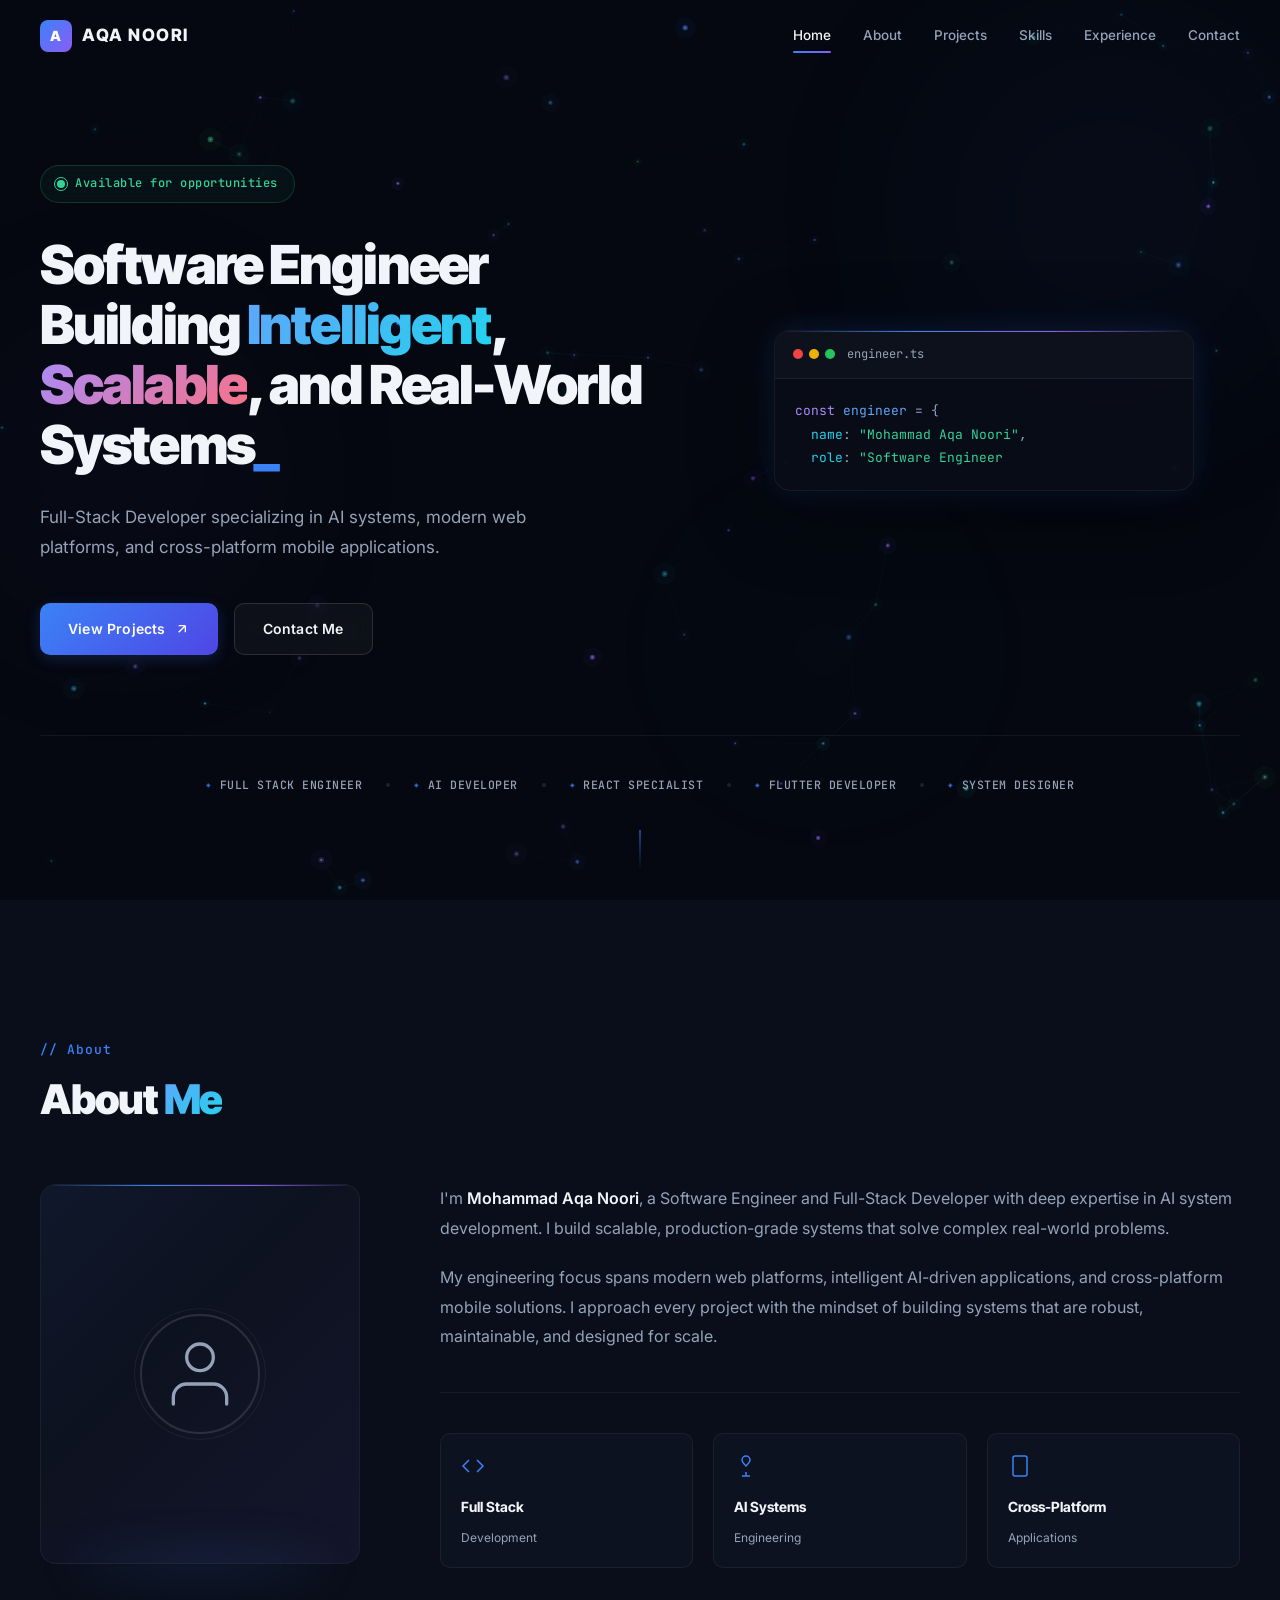
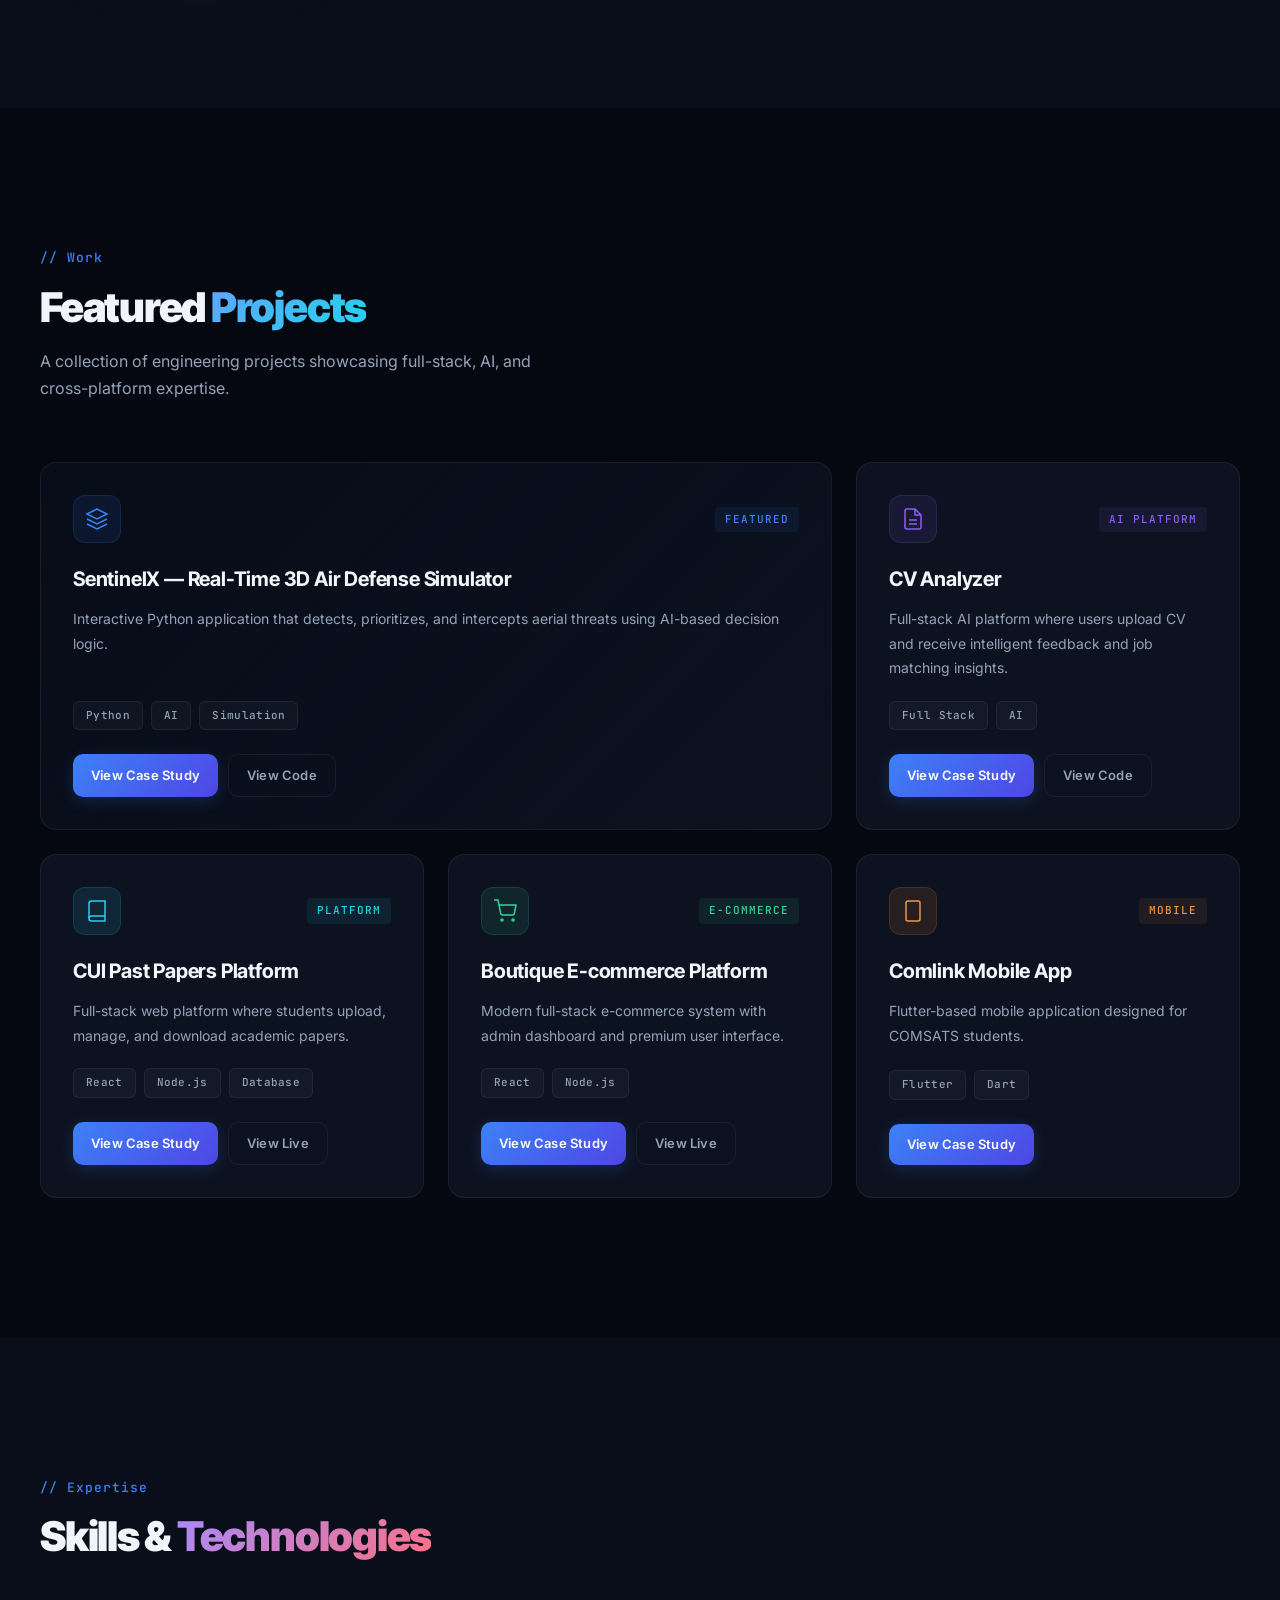
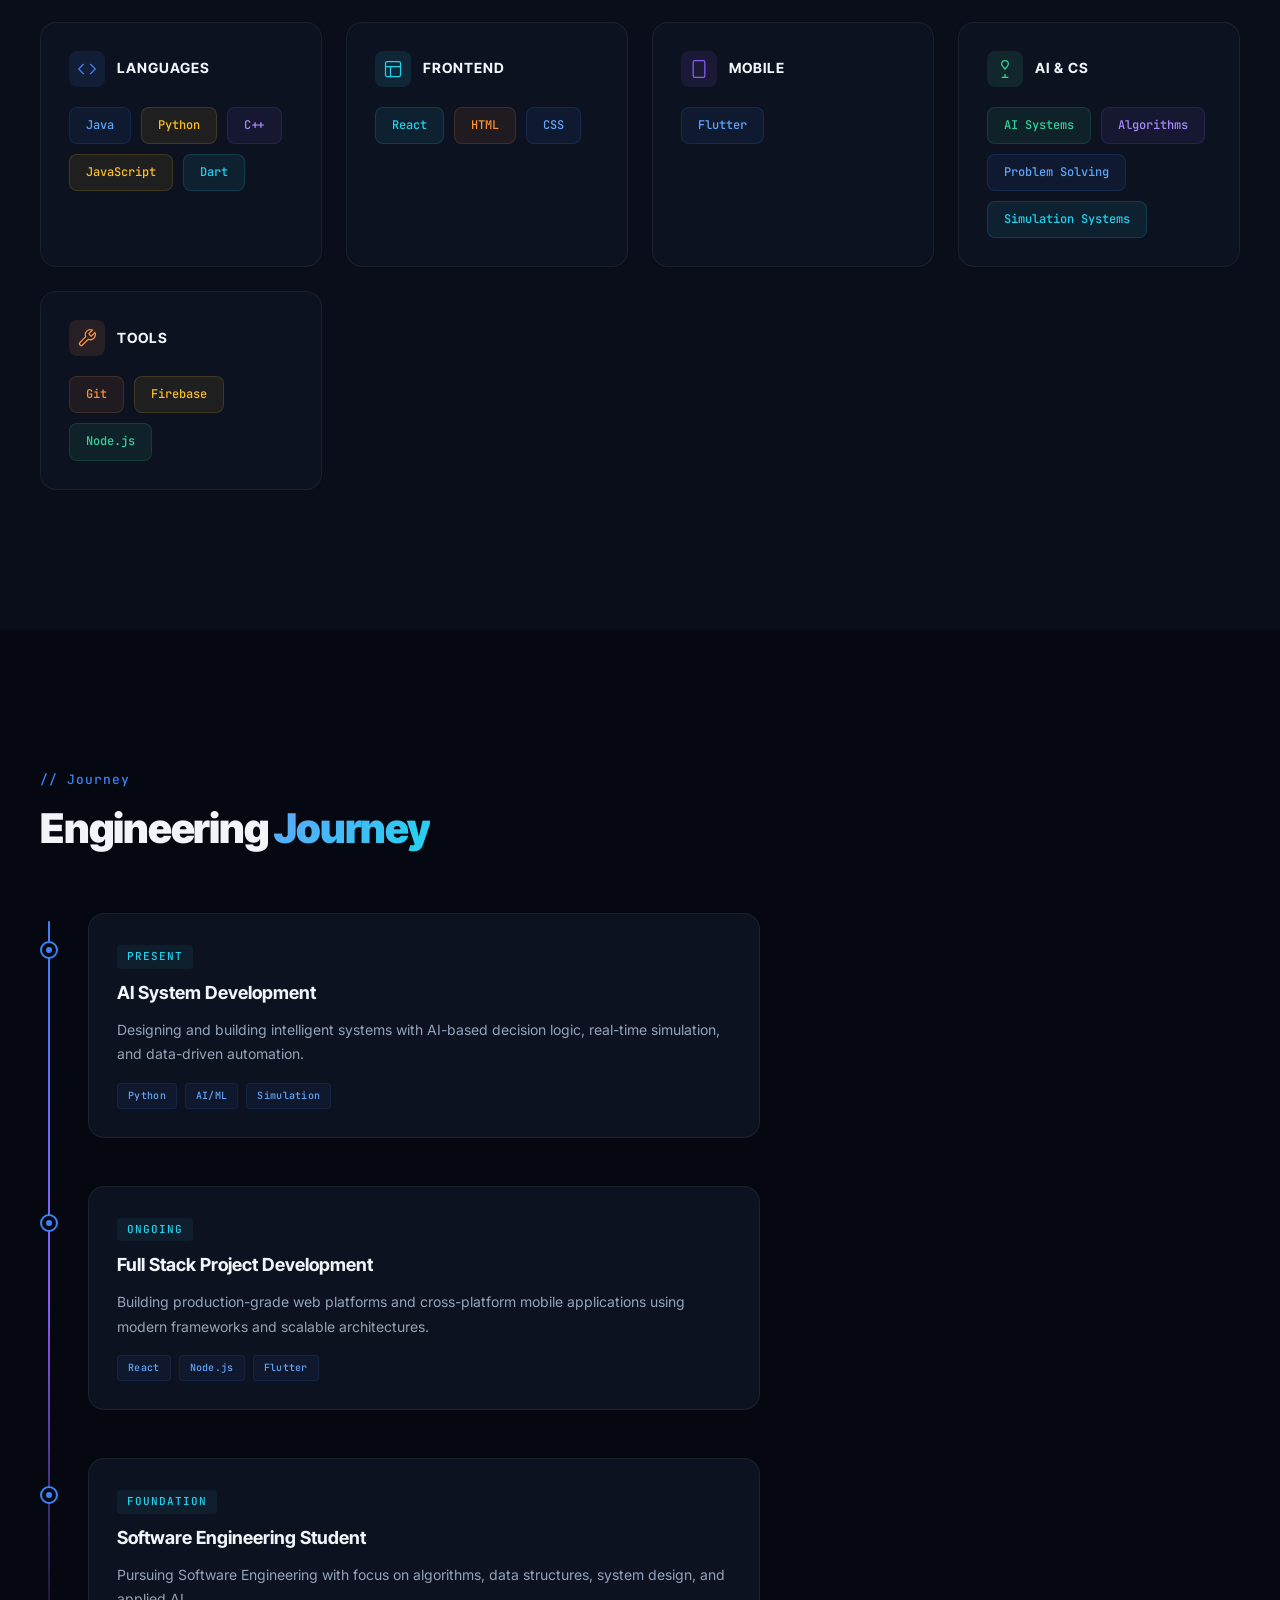
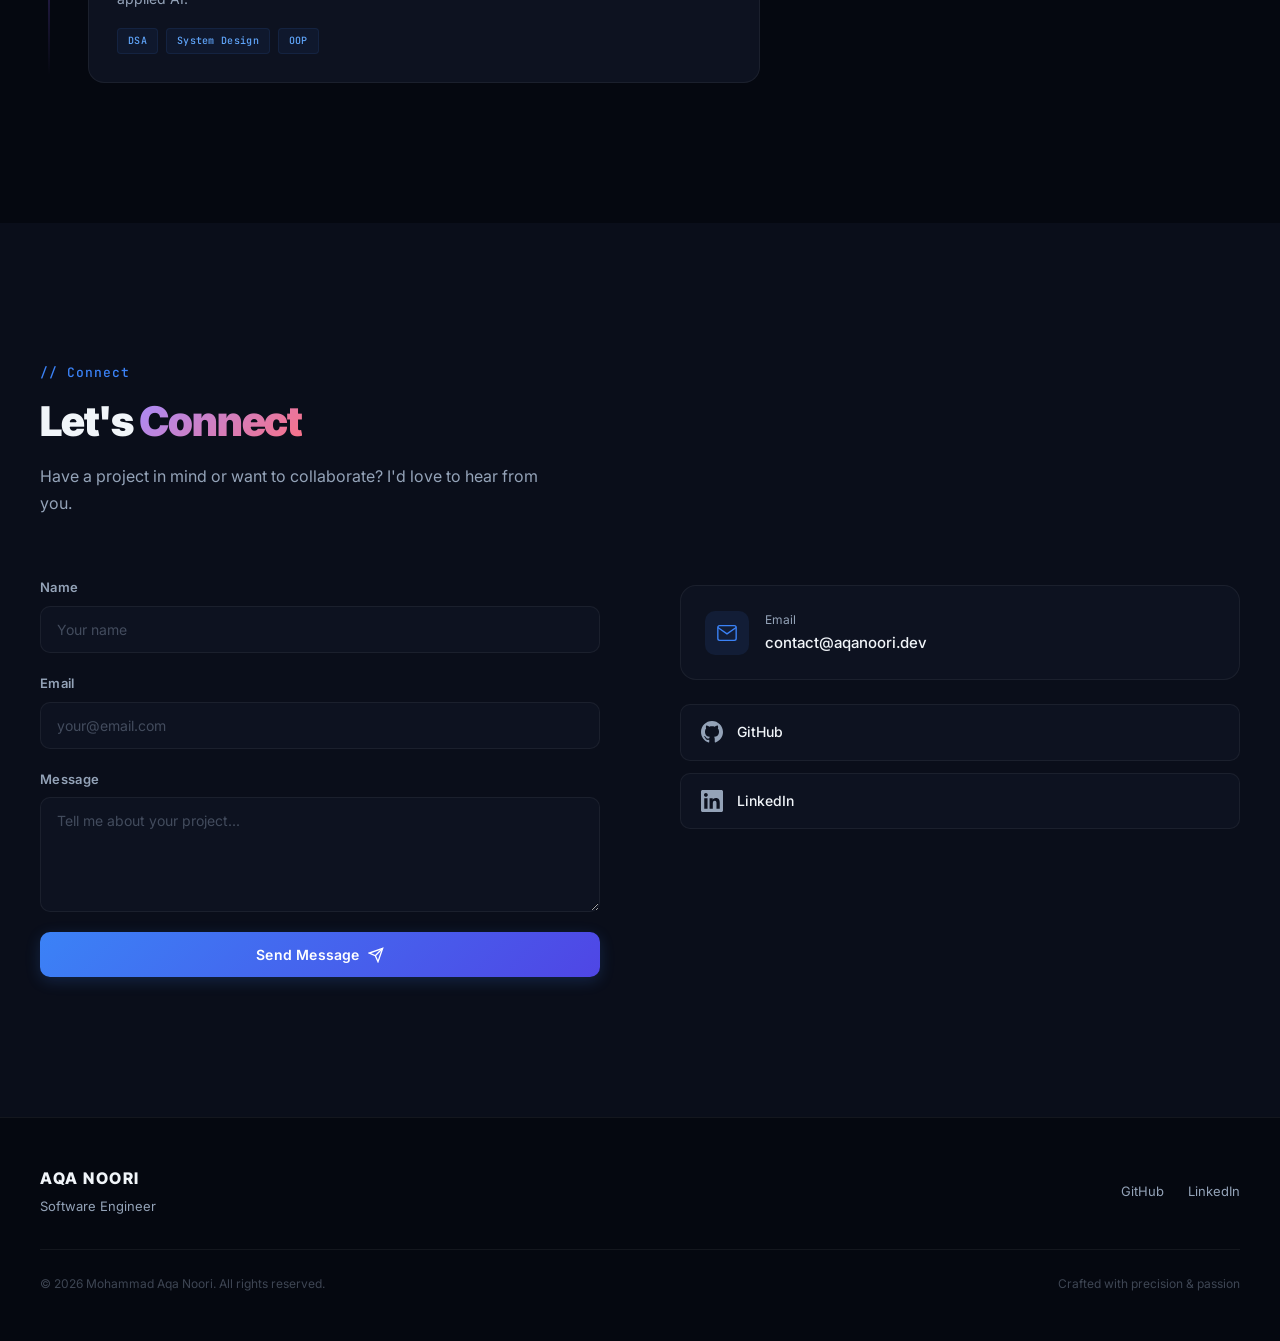
==== commit 7b928d4a: "header updated" ====
--- a/index.html
+++ b/index.html
@@ -21,7 +21,8 @@
   <!-- Navigation -->
   <nav class="nav" id="nav">
     <div class="nav-inner">
-      
+      <a href="#home" class="nav-logo">
+        <span class="logo-icon">A</span>
         AQA NOORI
       </a>
       <div class="nav-links" id="navLinks">
@@ -32,10 +33,6 @@
         <a href="#experience" class="nav-link">Experience</a>
         <a href="#contact" class="nav-link">Contact</a>
       </div>
-      <a href="#contact" class="nav-cta">
-        <span class="cta-dot"></span>
-        Contact Me
-      </a>
       <button class="nav-toggle" id="navToggle" aria-label="Toggle menu">
         <span></span><span></span><span></span>
       </button>
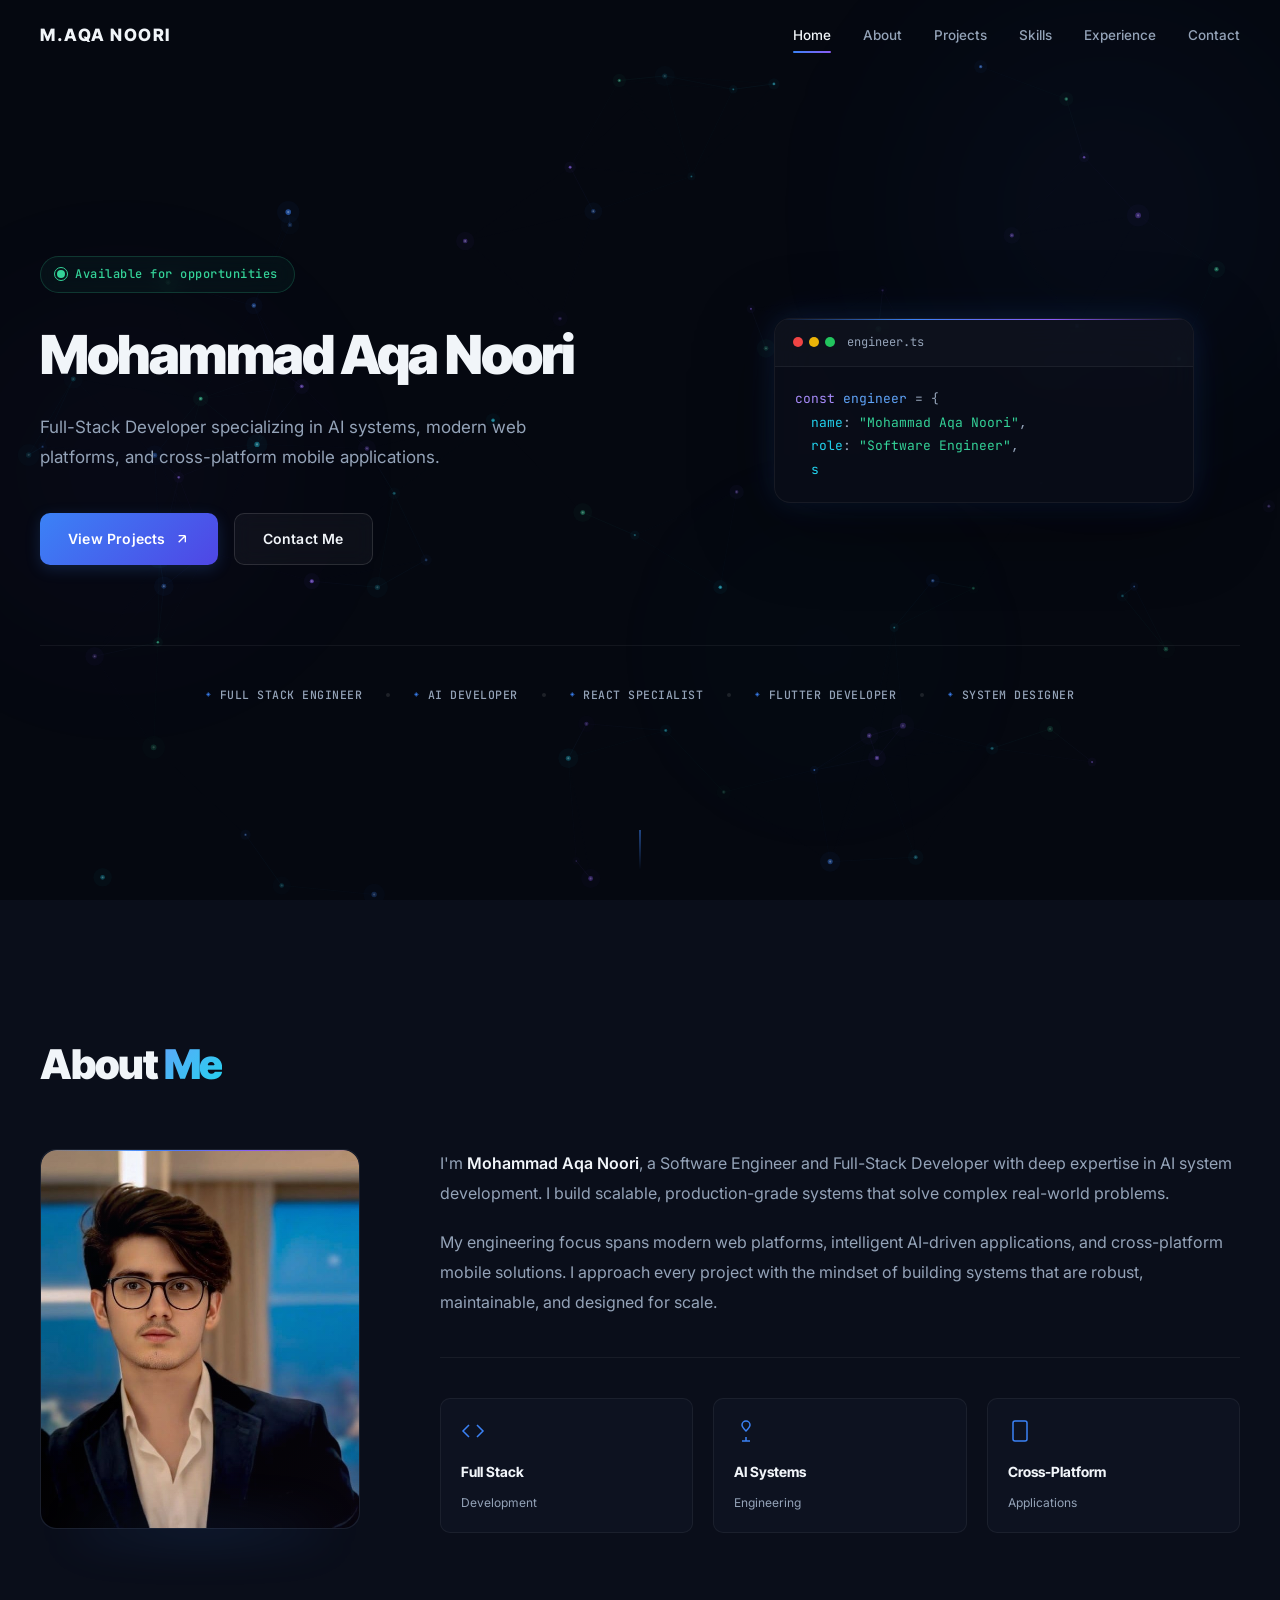
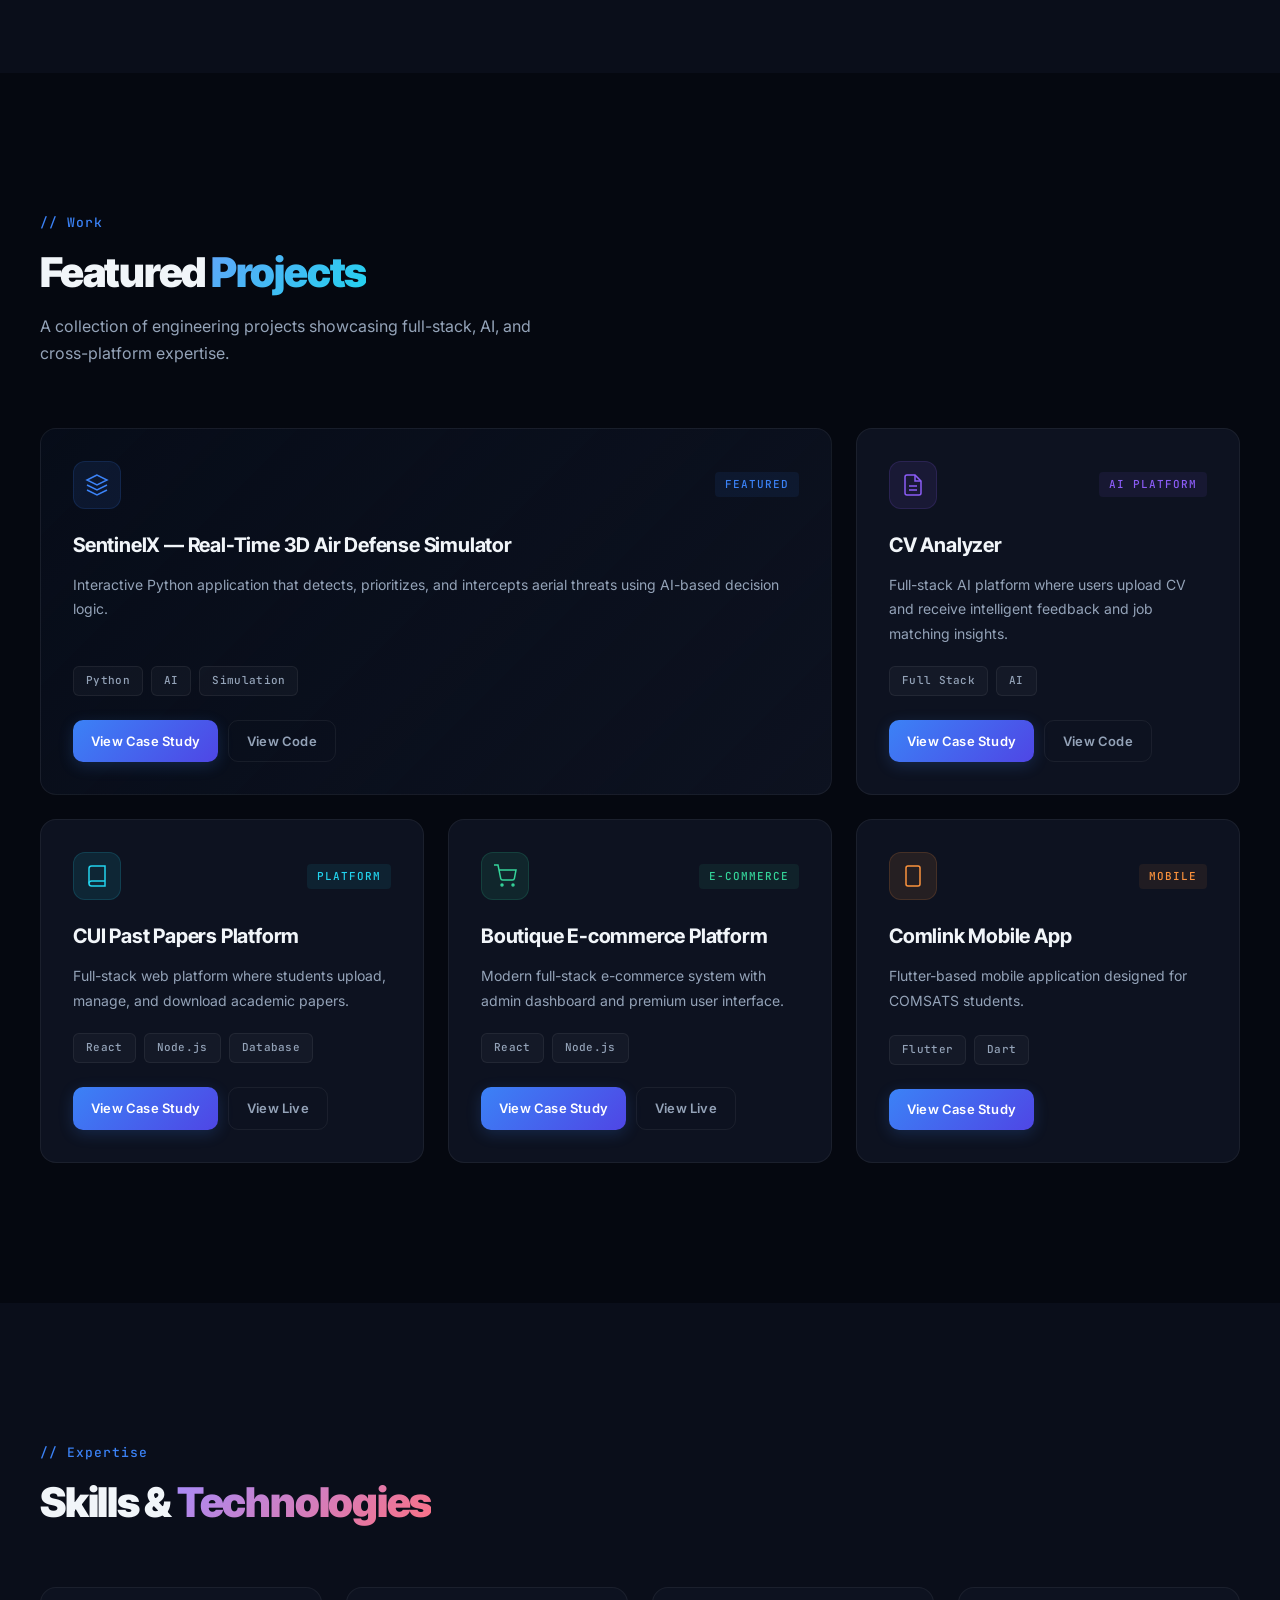
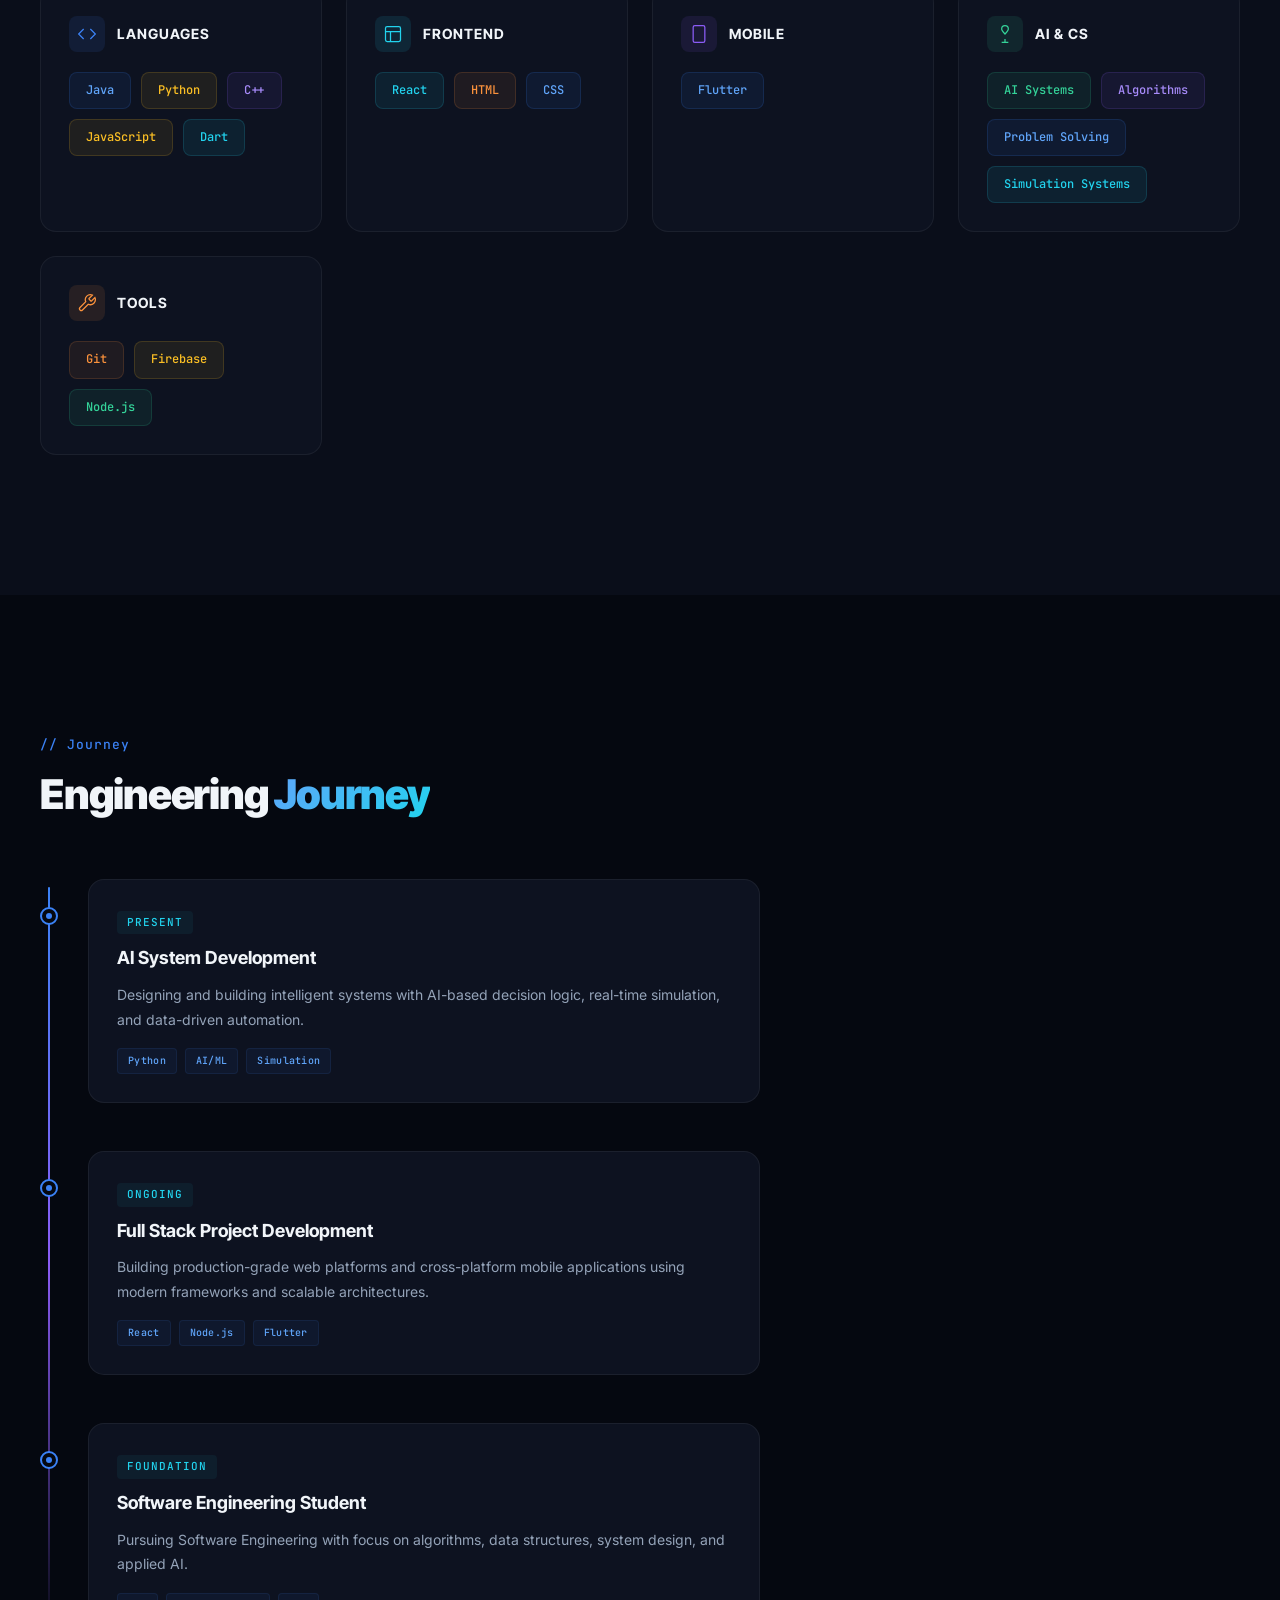
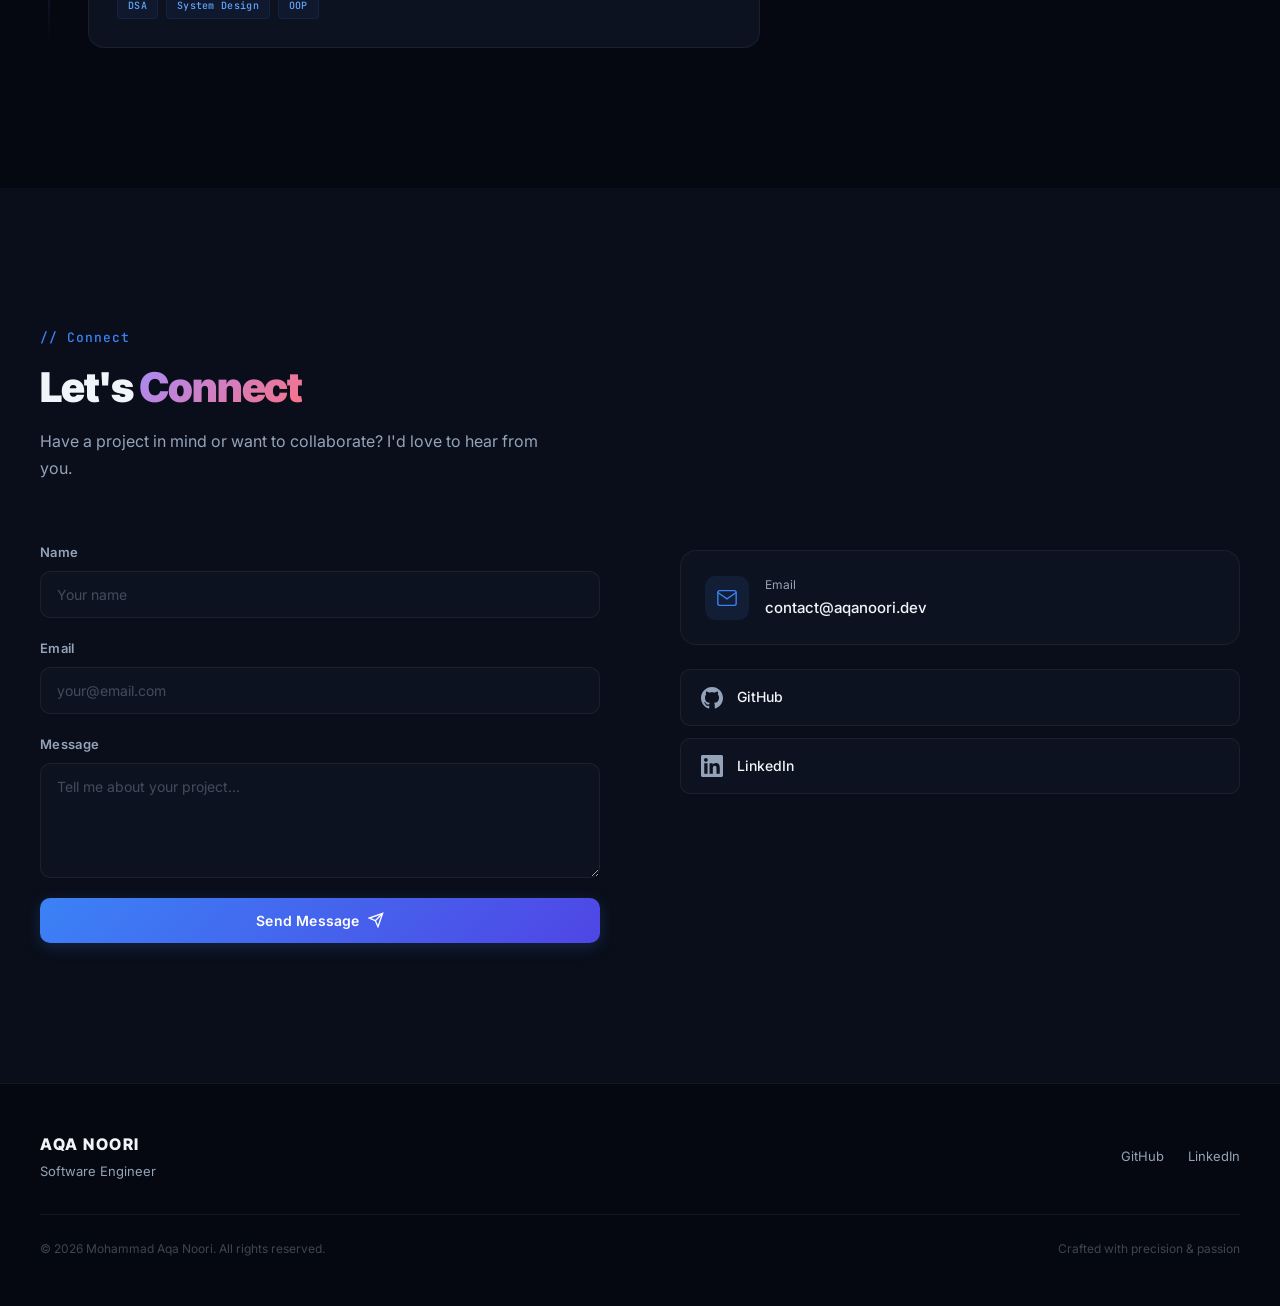
==== commit 63e68b55: "about me section updated" ====
--- a/index.html
+++ b/index.html
@@ -22,8 +22,7 @@
   <nav class="nav" id="nav">
     <div class="nav-inner">
       <a href="#home" class="nav-logo">
-        <span class="logo-icon">A</span>
-        AQA NOORI
+        M.AQA NOORI
       </a>
       <div class="nav-links" id="navLinks">
         <a href="#home" class="nav-link">Home</a>
@@ -49,10 +48,7 @@
           <span class="badge-text">Available for opportunities</span>
         </div>
         <h1 class="hero-title">
-          <span class="title-line">Software Engineer</span>
-          <span class="title-line">Building <span class="text-gradient">Intelligent</span>,</span>
-          <span class="title-line"><span class="text-gradient-violet">Scalable</span>, and Real-World</span>
-          <span class="title-line">Systems<span class="cursor-blink">_</span></span>
+          <span class="title-line">Mohammad Aqa Noori</span>
         </h1>
         <p class="hero-sub">Full-Stack Developer specializing in AI systems, modern web platforms, and cross-platform mobile applications.</p>
         <div class="hero-buttons">
@@ -107,16 +103,14 @@
   <section class="section about" id="about">
     <div class="section-inner">
       <div class="section-header" data-aos>
-        <div class="section-label">// About</div>
+        
         <h2 class="section-title">About <span class="text-gradient">Me</span></h2>
       </div>
       <div class="about-grid">
         <div class="about-image" data-aos>
           <div class="about-image-card">
             <div class="about-image-placeholder">
-              <div class="avatar-ring">
-                <svg width="80" height="80" viewBox="0 0 24 24" fill="none" stroke="currentColor" stroke-width="1" stroke-linecap="round" stroke-linejoin="round"><path d="M20 21v-2a4 4 0 0 0-4-4H8a4 4 0 0 0-4 4v2"/><circle cx="12" cy="7" r="4"/></svg>
-              </div>
+              <img src="noori.jpeg" alt="Mohammad Aqa Noori" class="profile-image">
             </div>
             <div class="about-image-glow"></div>
           </div>
--- a/style.css
+++ b/style.css
@@ -742,6 +742,14 @@
   pointer-events: none;
 }
 
+.profile-image {
+  width: 100%;
+  height: 100%;
+  object-fit: cover;
+  object-position: center top;
+  border-radius: var(--radius);
+}
+
 .avatar-ring {
   width: 120px;
   height: 120px;
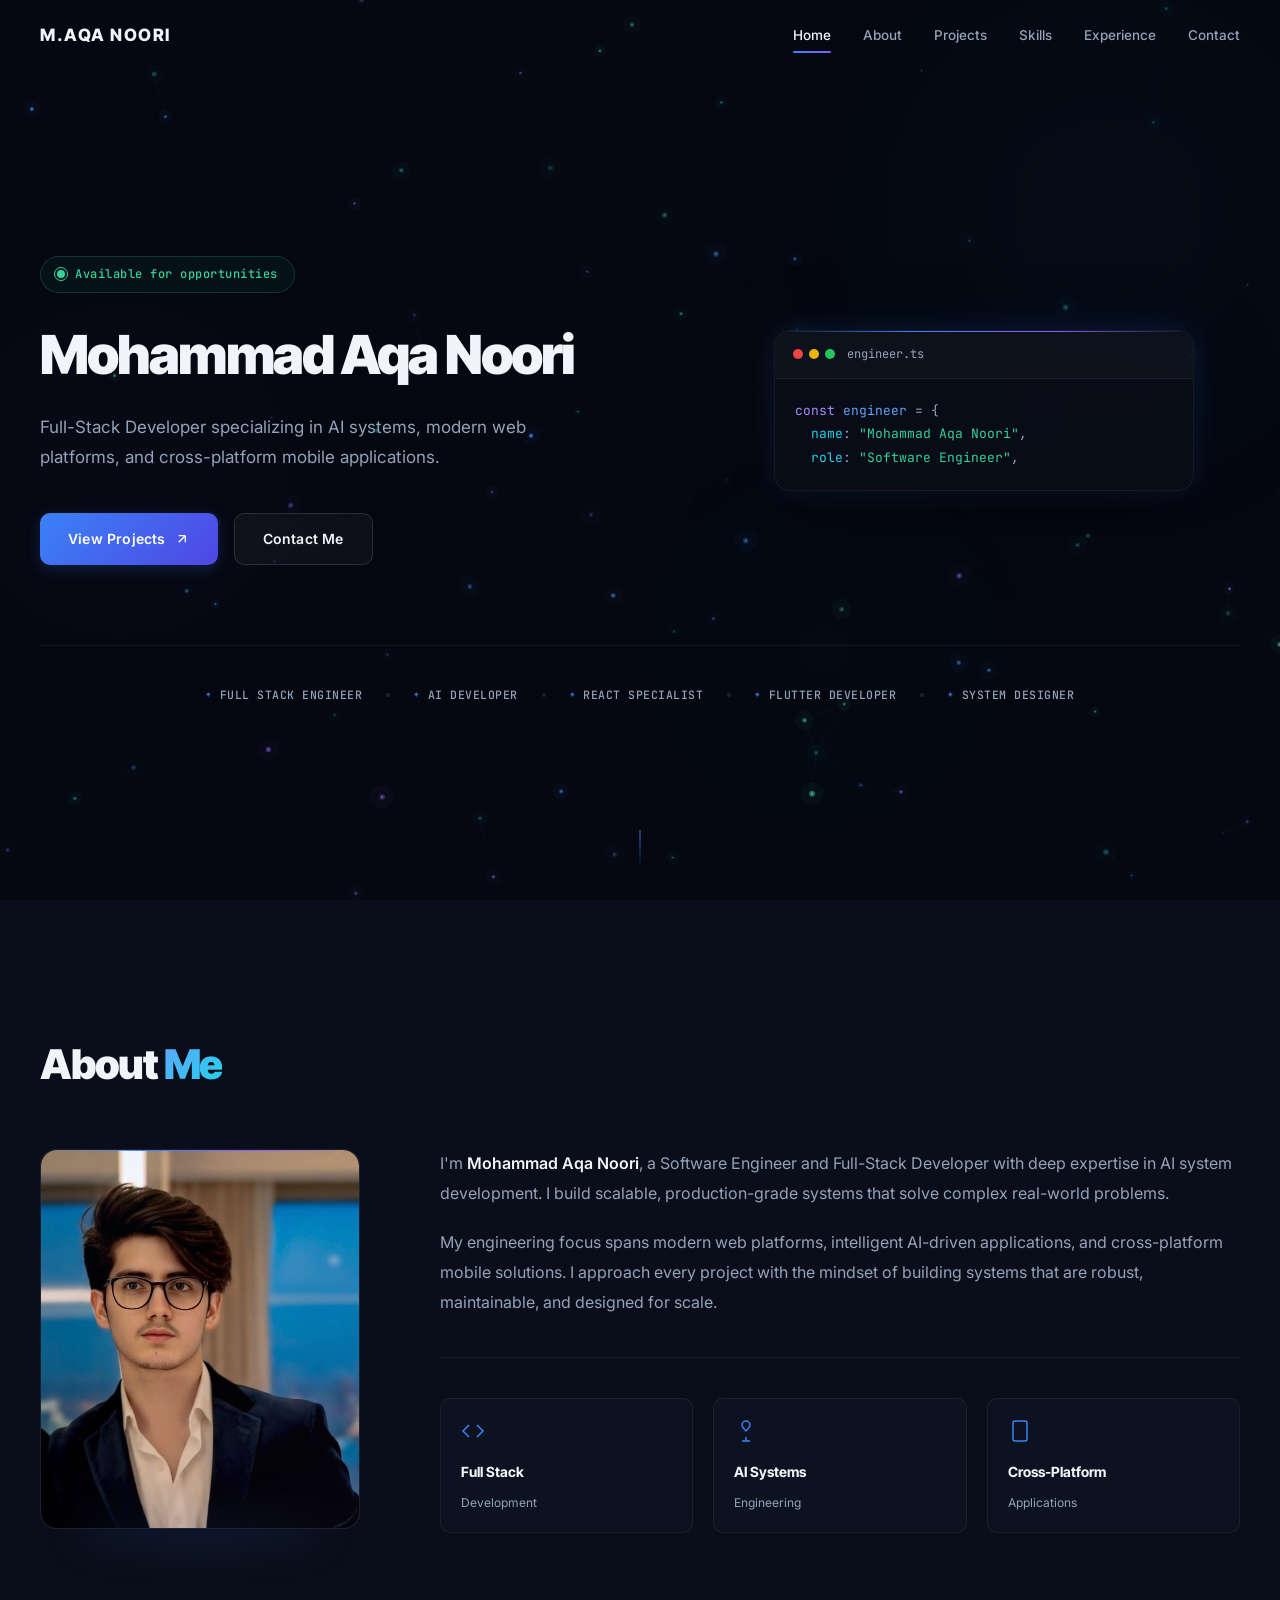
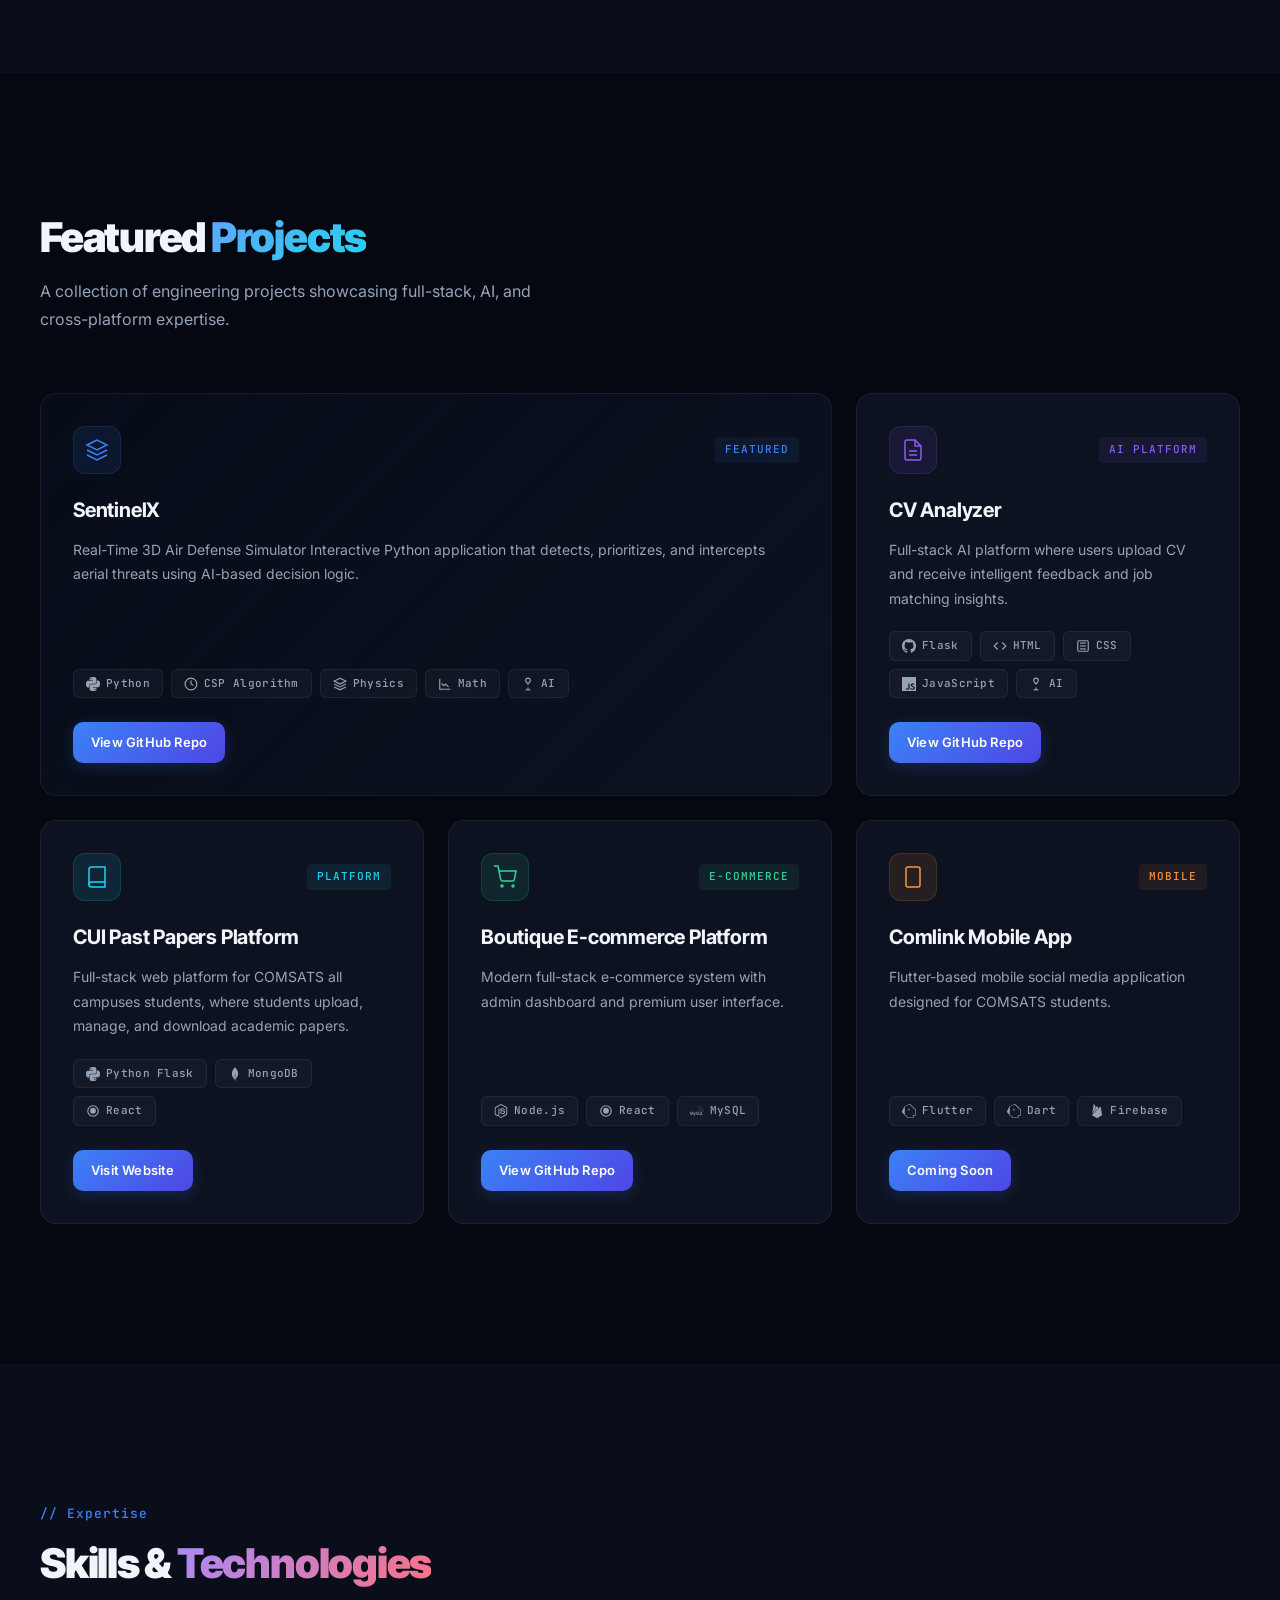
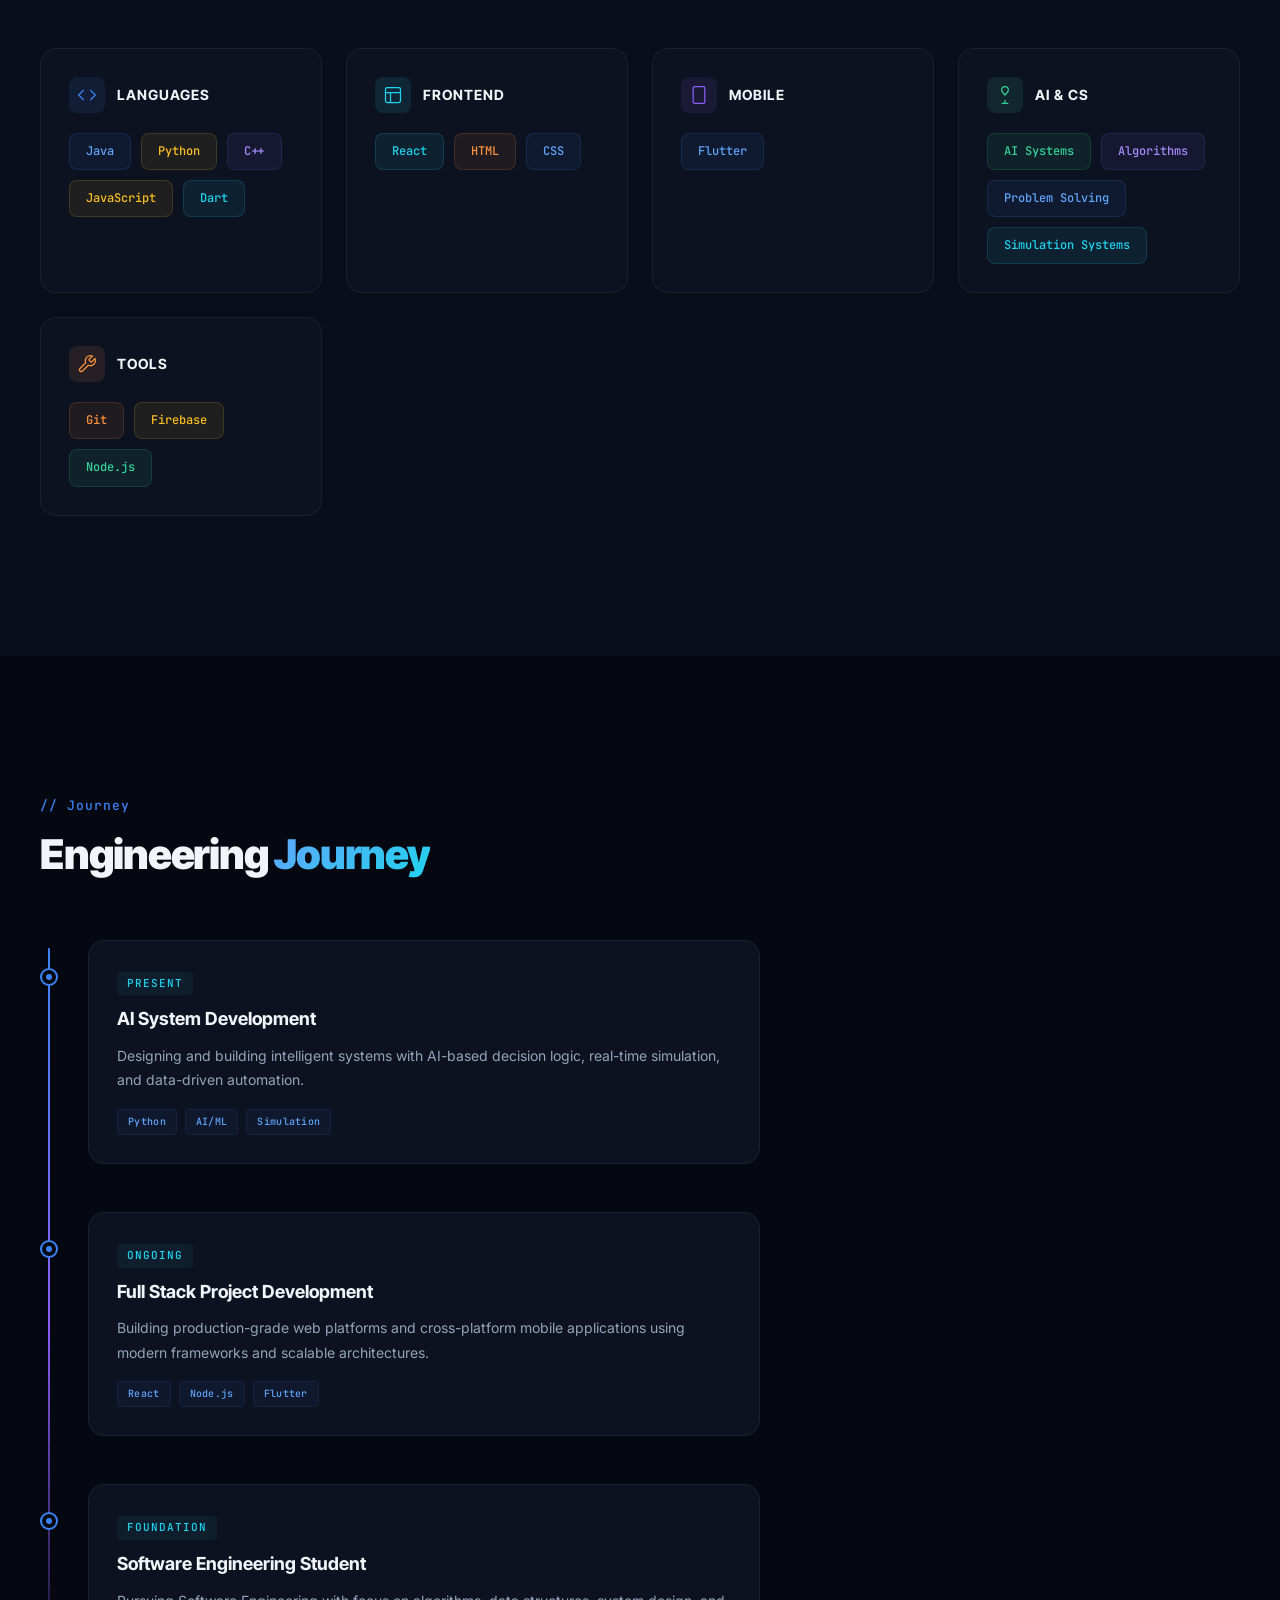
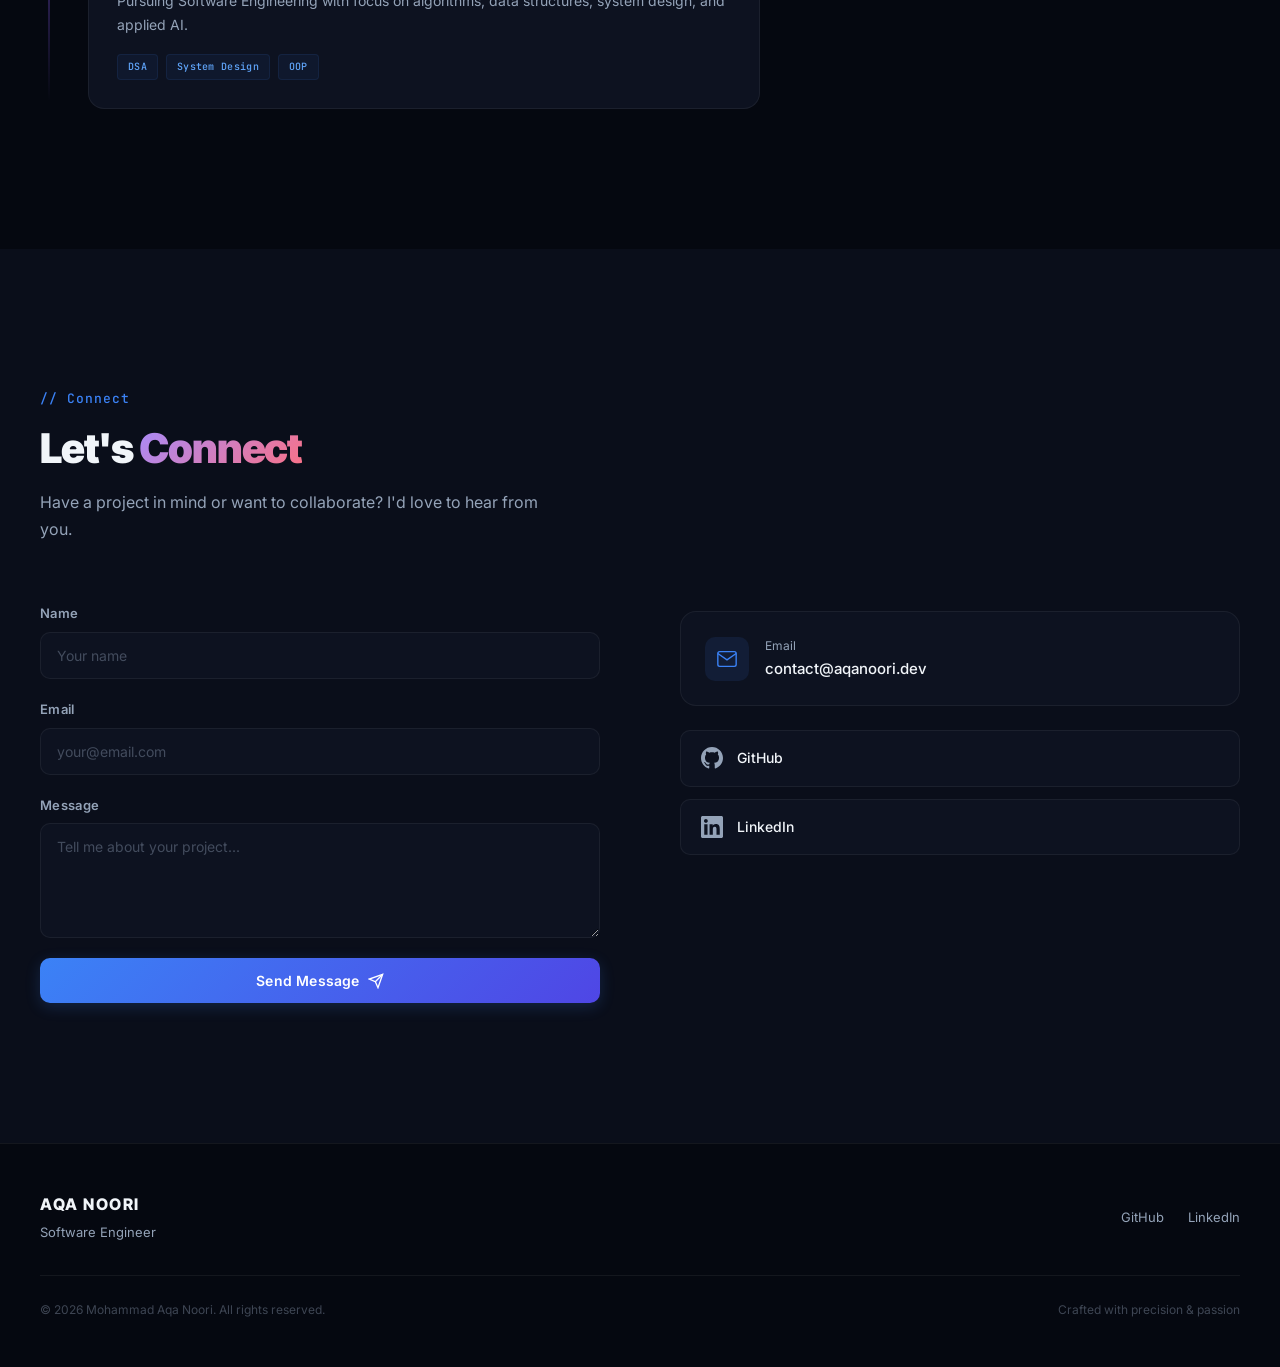
==== commit a5c2b9ba: "project section updated" ====
--- a/index.html
+++ b/index.html
@@ -150,7 +150,6 @@
   <section class="section projects" id="projects">
     <div class="section-inner">
       <div class="section-header" data-aos>
-        <div class="section-label">// Work</div>
         <h2 class="section-title">Featured <span class="text-gradient">Projects</span></h2>
         <p class="section-desc">A collection of engineering projects showcasing full-stack, AI, and cross-platform expertise.</p>
       </div>
@@ -164,16 +163,32 @@
             </div>
             <span class="project-label">Featured</span>
           </div>
-          <h3 class="project-title">SentinelX — Real-Time 3D Air Defense Simulator</h3>
-          <p class="project-desc">Interactive Python application that detects, prioritizes, and intercepts aerial threats using AI-based decision logic.</p>
+          <h3 class="project-title">SentinelX  </h3>
+          <p class="project-desc">Real-Time 3D Air Defense Simulator Interactive Python application that detects, prioritizes, and intercepts aerial threats using AI-based decision logic.</p>
           <div class="project-tags">
-            <span class="tag">Python</span>
-            <span class="tag">AI</span>
-            <span class="tag">Simulation</span>
+            <span class="tag">
+              <svg class="tag-icon" viewBox="0 0 24 24" fill="currentColor"><path d="M14.25.18l.9.2.73.26.59.3.45.32.34.34.25.34.16.33.1.3.04.26.02.2-.01.13V8.5l-.05.63-.13.55-.21.46-.26.38-.3.31-.33.25-.35.19-.35.14-.33.1-.3.07-.26.04-.21.02H8.77l-.69.05-.59.14-.5.22-.41.27-.33.32-.27.35-.2.36-.15.37-.1.35-.07.32-.04.27-.02.21v3.06H3.17l-.21-.03-.28-.07-.32-.12-.35-.18-.36-.26-.36-.36-.35-.46-.32-.59-.28-.73-.21-.88-.14-1.05-.05-1.23.06-1.22.16-1.04.24-.87.32-.71.36-.57.4-.44.42-.33.42-.24.4-.16.36-.1.32-.05.24-.01h.16l.06.01h8.16v-.83H6.18l-.01-2.75-.02-.37.05-.34.11-.31.17-.28.25-.26.31-.23.38-.2.44-.18.51-.15.58-.12.64-.1.71-.06.77-.04.84-.02 1.27.05zm-6.3 1.98l-.23.33-.08.41.08.41.23.34.33.22.41.09.41-.09.33-.22.23-.34.08-.41-.08-.41-.23-.33-.33-.22-.41-.09-.41.09zm13.09 3.95l.28.06.32.12.35.18.36.27.36.35.35.47.32.59.28.73.21.88.14 1.04.05 1.23-.06 1.23-.16 1.04-.24.86-.32.71-.36.57-.4.45-.42.33-.42.24-.4.16-.36.09-.32.05-.24.02-.16-.01h-8.22v.82h5.84l.01 2.76.02.36-.05.34-.11.31-.17.29-.25.25-.31.24-.38.2-.44.17-.51.15-.58.13-.64.09-.71.07-.77.04-.84.01-1.27-.04-1.07-.14-.9-.2-.73-.25-.59-.3-.45-.33-.34-.34-.25-.34-.16-.33-.1-.3-.04-.25-.02-.2.01-.13v-5.34l.05-.64.13-.54.21-.46.26-.38.3-.32.33-.24.35-.2.35-.14.33-.1.3-.06.26-.04.21-.02.13-.01h5.84l.69-.05.59-.14.5-.21.41-.28.33-.32.27-.35.2-.36.15-.36.1-.35.07-.32.04-.28.02-.21V6.07h2.09l.14.01zm-6.47 14.25l-.23.33-.08.41.08.41.23.33.33.23.41.08.41-.08.33-.23.23-.33.08-.41-.08-.41-.23-.33-.33-.23-.41-.08-.41.08z"/></svg>
+              Python
+            </span>
+            <span class="tag">
+              <svg class="tag-icon" viewBox="0 0 24 24" fill="none" stroke="currentColor" stroke-width="2"><circle cx="12" cy="12" r="10"/><path d="M12 6v6l4 2"/></svg>
+              CSP Algorithm
+            </span>
+            <span class="tag">
+              <svg class="tag-icon" viewBox="0 0 24 24" fill="none" stroke="currentColor" stroke-width="2"><path d="M12 2L2 7l10 5 10-5-10-5z"/><path d="M2 17l10 5 10-5"/><path d="M2 12l10 5 10-5"/></svg>
+              Physics
+            </span>
+            <span class="tag">
+              <svg class="tag-icon" viewBox="0 0 24 24" fill="none" stroke="currentColor" stroke-width="2"><path d="M3 3v18h18"/><path d="M18 17l-5-5-3 3-4-4"/></svg>
+              Math
+            </span>
+            <span class="tag">
+              <svg class="tag-icon" viewBox="0 0 24 24" fill="none" stroke="currentColor" stroke-width="2"><path d="M12 2a4 4 0 0 1 4 4c0 1.95-2 4-4 6-2-2-4-4.05-4-6a4 4 0 0 1 4-4z"/><path d="M12 18v4"/><path d="M8 22h8"/></svg>
+              AI
+            </span>
           </div>
           <div class="project-actions">
-            <a href="#" class="btn btn-sm btn-primary"><span>View Case Study</span></a>
-            <a href="#" class="btn btn-sm btn-ghost">View Code</a>
+            <a href="https://github.com/MohammadAqaNoori/SentinelX-AI_Final_project" target="_blank" class="btn btn-sm btn-primary"><span>View GitHub Repo</span></a>
           </div>
         </article>
 
@@ -188,12 +203,29 @@
           <h3 class="project-title">CV Analyzer</h3>
           <p class="project-desc">Full-stack AI platform where users upload CV and receive intelligent feedback and job matching insights.</p>
           <div class="project-tags">
-            <span class="tag">Full Stack</span>
-            <span class="tag">AI</span>
+            <span class="tag">
+              <svg class="tag-icon" viewBox="0 0 24 24" fill="currentColor"><path d="M12 0C5.37 0 0 5.37 0 12c0 5.31 3.435 9.795 8.205 11.385.6.105.825-.255.825-.57 0-.285-.015-1.23-.015-2.235-3.015.555-3.795-.735-4.035-1.41-.135-.345-.72-1.41-1.23-1.695-.42-.225-1.02-.78-.015-.795.945-.015 1.62.87 1.845 1.23 1.08 1.815 2.805 1.305 3.495.99.105-.78.42-1.305.765-1.605-2.67-.3-5.46-1.335-5.46-5.925 0-1.305.465-2.385 1.23-3.225-.12-.3-.54-1.53.12-3.18 0 0 1.005-.315 3.3 1.23.96-.27 1.98-.405 3-.405s2.04.135 3 .405c2.295-1.56 3.3-1.23 3.3-1.23.66 1.65.24 2.88.12 3.18.765.84 1.23 1.905 1.23 3.225 0 4.605-2.805 5.625-5.475 5.925.435.375.81 1.095.81 2.22 0 1.605-.015 2.895-.015 3.3 0 .315.225.69.825.57A12.02 12.02 0 0024 12c0-6.63-5.37-12-12-12z"/></svg>
+              Flask
+            </span>
+            <span class="tag">
+              <svg class="tag-icon" viewBox="0 0 24 24" fill="none" stroke="currentColor" stroke-width="2"><polyline points="16 18 22 12 16 6"/><polyline points="8 6 2 12 8 18"/></svg>
+              HTML
+            </span>
+            <span class="tag">
+              <svg class="tag-icon" viewBox="0 0 24 24" fill="none" stroke="currentColor" stroke-width="2"><rect x="3" y="3" width="18" height="18" rx="2"/><path d="M7 7h10"/><path d="M7 12h10"/><path d="M7 17h10"/></svg>
+              CSS
+            </span>
+            <span class="tag">
+              <svg class="tag-icon" viewBox="0 0 24 24" fill="currentColor"><path d="M0 0h24v24H0V0zm22.034 18.276c-.175-1.095-.888-2.015-3.003-2.873-.736-.345-1.554-.585-1.797-1.14-.091-.33-.105-.51-.046-.705.15-.646.915-.84 1.515-.66.39.12.75.42.976.9 1.034-.676 1.034-.676 1.755-1.125-.27-.42-.404-.601-.586-.78-.63-.705-1.469-1.065-2.834-1.034l-.705.089c-.676.165-1.32.525-1.71 1.005-1.14 1.291-.811 3.541.569 4.471 1.365 1.02 3.361 1.244 3.616 2.205.24 1.17-.87 1.545-1.966 1.41-.811-.18-1.26-.586-1.755-1.336l-1.83 1.051c.21.48.45.689.81 1.109 1.74 1.756 6.09 1.666 6.871-1.004.029-.09.24-.705.074-1.65l.046.067zm-8.983-7.245h-2.248c0 1.938-.009 3.864-.009 5.805 0 1.232.063 2.363-.138 2.711-.33.689-1.18.601-1.566.48-.396-.196-.597-.466-.83-.855-.063-.105-.11-.196-.127-.196l-1.825 1.125c.305.63.75 1.172 1.324 1.517.855.51 2.004.675 3.207.405.783-.226 1.458-.691 1.811-1.411.51-.93.402-2.07.397-3.346.012-2.054 0-4.109 0-6.179l.004-.056z"/></svg>
+              JavaScript
+            </span>
+            <span class="tag">
+              <svg class="tag-icon" viewBox="0 0 24 24" fill="none" stroke="currentColor" stroke-width="2"><path d="M12 2a4 4 0 0 1 4 4c0 1.95-2 4-4 6-2-2-4-4.05-4-6a4 4 0 0 1 4-4z"/><path d="M12 18v4"/><path d="M8 22h8"/></svg>
+              AI
+            </span>
           </div>
           <div class="project-actions">
-            <a href="#" class="btn btn-sm btn-primary"><span>View Case Study</span></a>
-            <a href="#" class="btn btn-sm btn-ghost">View Code</a>
+            <a href="https://github.com/MohammadAqaNoori/Smart-Resume-Analyzer" target="_blank" class="btn btn-sm btn-primary"><span>View GitHub Repo</span></a>
           </div>
         </article>
 
@@ -206,15 +238,23 @@
             <span class="project-label label-cyan">Platform</span>
           </div>
           <h3 class="project-title">CUI Past Papers Platform</h3>
-          <p class="project-desc">Full-stack web platform where students upload, manage, and download academic papers.</p>
+          <p class="project-desc">Full-stack web platform for COMSATS all campuses students, where students upload, manage, and download academic papers.</p>
           <div class="project-tags">
-            <span class="tag">React</span>
-            <span class="tag">Node.js</span>
-            <span class="tag">Database</span>
+            <span class="tag">
+              <svg class="tag-icon" viewBox="0 0 24 24" fill="currentColor"><path d="M14.25.18l.9.2.73.26.59.3.45.32.34.34.25.34.16.33.1.3.04.26.02.2-.01.13V8.5l-.05.63-.13.55-.21.46-.26.38-.3.31-.33.25-.35.19-.35.14-.33.1-.3.07-.26.04-.21.02H8.77l-.69.05-.59.14-.5.22-.41.27-.33.32-.27.35-.2.36-.15.37-.1.35-.07.32-.04.27-.02.21v3.06H3.17l-.21-.03-.28-.07-.32-.12-.35-.18-.36-.26-.36-.36-.35-.46-.32-.59-.28-.73-.21-.88-.14-1.05-.05-1.23.06-1.22.16-1.04.24-.87.32-.71.36-.57.4-.44.42-.33.42-.24.4-.16.36-.1.32-.05.24-.01h.16l.06.01h8.16v-.83H6.18l-.01-2.75-.02-.37.05-.34.11-.31.17-.28.25-.26.31-.23.38-.2.44-.18.51-.15.58-.12.64-.1.71-.06.77-.04.84-.02 1.27.05zm-6.3 1.98l-.23.33-.08.41.08.41.23.34.33.22.41.09.41-.09.33-.22.23-.34.08-.41-.08-.41-.23-.33-.33-.22-.41-.09-.41.09zm13.09 3.95l.28.06.32.12.35.18.36.27.36.35.35.47.32.59.28.73.21.88.14 1.04.05 1.23-.06 1.23-.16 1.04-.24.86-.32.71-.36.57-.4.45-.42.33-.42.24-.4.16-.36.09-.32.05-.24.02-.16-.01h-8.22v.82h5.84l.01 2.76.02.36-.05.34-.11.31-.17.29-.25.25-.31.24-.38.2-.44.17-.51.15-.58.13-.64.09-.71.07-.77.04-.84.01-1.27-.04-1.07-.14-.9-.2-.73-.25-.59-.3-.45-.33-.34-.34-.25-.34-.16-.33-.1-.3-.04-.25-.02-.2.01-.13v-5.34l.05-.64.13-.54.21-.46.26-.38.3-.32.33-.24.35-.2.35-.14.33-.1.3-.06.26-.04.21-.02.13-.01h5.84l.69-.05.59-.14.5-.21.41-.28.33-.32.27-.35.2-.36.15-.36.1-.35.07-.32.04-.28.02-.21V6.07h2.09l.14.01zm-6.47 14.25l-.23.33-.08.41.08.41.23.33.33.23.41.08.41-.08.33-.23.23-.33.08-.41-.08-.41-.23-.33-.33-.23-.41-.08-.41.08z"/></svg>
+              Python Flask
+            </span>
+            <span class="tag">
+              <svg class="tag-icon" viewBox="0 0 24 24" fill="currentColor"><path d="M17.193 9.555c-1.264-5.58-4.252-7.414-4.573-8.115-.28-.394-.53-.954-.735-1.44-.036.495-.055.685-.523 1.184-.723.566-4.438 3.682-4.74 10.02-.282 5.912 4.27 9.435 4.888 9.884l.07.05A73.49 73.49 0 0111.91 24h.481c.114-1.032.284-2.056.51-3.07.417-.296.604-.463.85-.693a11.342 11.342 0 003.639-8.464c.01-.814-.103-1.662-.197-2.218zm-5.336 8.195s0-8.291.275-8.29c.213 0 .49 10.695.49 10.695-.381-.045-.765-1.76-.765-2.405z"/></svg>
+              MongoDB
+            </span>
+            <span class="tag">
+              <svg class="tag-icon" viewBox="0 0 24 24" fill="currentColor"><circle cx="12" cy="12" r="2.2"/><path d="M12 2a10 10 0 110 20 10 10 0 010-20zm0 2a8 8 0 100 16 8 8 0 000-16zm-5 7.5a5 5 0 1110 0 5 5 0 01-10 0z"/></svg>
+              React
+            </span>
           </div>
           <div class="project-actions">
-            <a href="#" class="btn btn-sm btn-primary"><span>View Case Study</span></a>
-            <a href="#" class="btn btn-sm btn-ghost">View Live</a>
+            <a href="https://cui-past-papers.vercel.app/" target="_blank" class="btn btn-sm btn-primary"><span>Visit Website</span></a>
           </div>
         </article>
 
@@ -229,12 +269,21 @@
           <h3 class="project-title">Boutique E-commerce Platform</h3>
           <p class="project-desc">Modern full-stack e-commerce system with admin dashboard and premium user interface.</p>
           <div class="project-tags">
-            <span class="tag">React</span>
-            <span class="tag">Node.js</span>
+            <span class="tag">
+              <svg class="tag-icon" viewBox="0 0 24 24" fill="currentColor"><path d="M11.998,24c-0.321,0-0.641-0.084-0.922-0.247l-2.936-1.737c-0.438-0.245-0.224-0.332-0.08-0.383 c0.585-0.203,0.703-0.25,1.328-0.604c0.065-0.037,0.151-0.023,0.218,0.017l2.256,1.339c0.082,0.045,0.197,0.045,0.272,0l8.795-5.076 c0.082-0.047,0.134-0.141,0.134-0.238V6.921c0-0.099-0.053-0.192-0.137-0.242l-8.791-5.072c-0.081-0.047-0.189-0.047-0.271,0 L3.075,6.68C2.99,6.729,2.936,6.825,2.936,6.921v10.15c0,0.097,0.054,0.189,0.139,0.235l2.409,1.392 c1.307,0.654,2.108-0.116,2.108-0.89V7.787c0-0.142,0.114-0.253,0.256-0.253h1.115c0.139,0,0.255,0.112,0.255,0.253v10.021 c0,1.745-0.95,2.745-2.604,2.745c-0.508,0-0.909,0-2.026-0.551L2.28,18.675c-0.57-0.329-0.922-0.945-0.922-1.604V6.921 c0-0.659,0.353-1.275,0.922-1.603l8.795-5.082c0.557-0.315,1.296-0.315,1.848,0l8.794,5.082c0.57,0.329,0.924,0.944,0.924,1.603 v10.15c0,0.659-0.354,1.273-0.924,1.604l-8.794,5.078C12.643,23.916,12.324,24,11.998,24z M19.099,13.993 c0-1.9-1.284-2.406-3.987-2.763c-2.731-0.361-3.009-0.548-3.009-1.187c0-0.528,0.235-1.233,2.258-1.233 c1.807,0,2.473,0.389,2.747,1.607c0.024,0.115,0.129,0.199,0.247,0.199h1.141c0.071,0,0.138-0.031,0.186-0.081 c0.048-0.054,0.074-0.123,0.067-0.196c-0.177-2.098-1.571-3.076-4.388-3.076c-2.508,0-4.004,1.058-4.004,2.833 c0,1.925,1.488,2.457,3.895,2.695c2.88,0.282,3.103,0.703,3.103,1.269c0,0.983-0.789,1.402-2.642,1.402 c-2.327,0-2.839-0.584-3.011-1.742c-0.02-0.124-0.126-0.215-0.253-0.215h-1.137c-0.141,0-0.254,0.112-0.254,0.253 c0,1.482,0.806,3.248,4.655,3.248C17.501,17.007,19.099,15.91,19.099,13.993z"/></svg>
+              Node.js
+            </span>
+            <span class="tag">
+              <svg class="tag-icon" viewBox="0 0 24 24" fill="currentColor"><circle cx="12" cy="12" r="2.2"/><path d="M12 2a10 10 0 110 20 10 10 0 010-20zm0 2a8 8 0 100 16 8 8 0 000-16zm-5 7.5a5 5 0 1110 0 5 5 0 01-10 0z"/></svg>
+              React
+            </span>
+            <span class="tag">
+              <svg class="tag-icon" viewBox="0 0 24 24" fill="currentColor"><path d="M16.405 5.501c-.115 0-.193.014-.274.033v.013h.014c.054.104.146.18.214.273.054.107.1.214.154.32l.014-.015c.094-.066.14-.172.14-.333-.04-.047-.046-.094-.08-.14-.04-.067-.126-.1-.18-.153zM5.77 18.695h-.927a50.854 50.854 0 00-.27-4.41h-.008l-1.41 4.41H2.45l-1.4-4.41h-.01a72.892 72.892 0 00-.195 4.41H0c.055-1.966.192-3.81.41-5.53h1.15l1.335 4.064h.008l1.347-4.064h1.095c.242 2.015.384 3.86.428 5.53zm4.017-4.08c-.378 2.045-.876 3.533-1.492 4.46-.482.716-1.01 1.073-1.583 1.073-.153 0-.34-.046-.566-.138v-.494c.11.017.24.026.386.026.268 0 .483-.075.647-.222.197-.18.295-.382.295-.605 0-.155-.077-.47-.23-.944L6.23 14.615h.91l.727 2.36c.164.536.233.91.205 1.123.4-1.064.678-2.227.835-3.483zm12.325 4.08h-2.63v-5.53h.885v4.85h1.745zm-3.32.135l-1.016-.5c.09-.076.177-.158.255-.25.433-.506.648-1.258.648-2.253 0-1.83-.718-2.746-2.155-2.746-.704 0-1.254.232-1.65.697-.43.508-.646 1.256-.646 2.245 0 .972.19 1.686.574 2.14.35.41.877.615 1.583.615.264 0 .506-.033.725-.098l1.325.772.36-.622zM15.5 17.588c-.225-.36-.337-.94-.337-1.736 0-1.393.424-2.09 1.27-2.09.443 0 .77.167.977.5.224.362.336.936.336 1.723 0 1.404-.424 2.108-1.27 2.108-.445 0-.77-.167-.978-.5zm-1.658-.425c0 .47-.172.856-.516 1.156-.344.3-.803.45-1.384.45-.543 0-1.064-.172-1.573-.515l.237-.476c.438.22.833.328 1.19.328.332 0 .593-.073.783-.22a.754.754 0 00.3-.615c0-.33-.23-.61-.648-.845-.388-.213-1.163-.657-1.163-.657-.422-.307-.632-.636-.632-1.177 0-.45.157-.81.47-1.085.315-.278.72-.415 1.22-.415.512 0 .98.136 1.4.41l-.213.476a2.726 2.726 0 00-1.064-.23c-.283 0-.502.068-.654.206a.685.685 0 00-.248.524c0 .328.234.61.666.85.393.215 1.187.67 1.187.67.433.305.648.63.648 1.168zm9.382-5.852c-.535-.014-.95.04-1.297.188-.1.04-.26.04-.274.167.055.053.063.14.11.214.08.134.218.313.346.407.14.11.28.216.427.31.26.16.555.255.81.416.145.094.293.213.44.313.073.05.12.14.214.172v-.02c-.046-.06-.06-.147-.105-.214-.067-.067-.134-.127-.2-.193a3.223 3.223 0 00-.695-.675c-.214-.146-.682-.35-.77-.595l-.013-.014c.146-.013.32-.066.46-.106.227-.06.435-.047.67-.106.106-.027.213-.06.32-.094v-.06c-.12-.12-.21-.283-.334-.395a8.867 8.867 0 00-1.104-.823c-.21-.134-.476-.22-.697-.334-.08-.04-.214-.06-.26-.127-.12-.146-.19-.34-.275-.514a17.69 17.69 0 01-.547-1.163c-.12-.262-.193-.523-.34-.763-.69-1.137-1.437-1.826-2.586-2.5-.247-.14-.543-.2-.856-.274-.167-.008-.334-.02-.5-.027-.11-.047-.216-.174-.31-.235-.38-.24-1.364-.76-1.644-.072-.18.434.267.862.422 1.082.115.153.26.328.34.5.047.116.06.235.107.356.106.294.207.622.347.897.073.14.153.287.247.413.054.073.146.107.167.227-.094.136-.1.334-.154.5-.24.757-.146 1.693.194 2.25.107.166.362.534.703.393.3-.12.234-.5.32-.835.02-.08.007-.133.048-.187v.015c.094.188.188.367.274.555.206.328.566.668.867.895.16.12.287.328.487.402v-.02h-.015c-.043-.058-.1-.086-.154-.133a3.445 3.445 0 01-.35-.4 8.76 8.76 0 01-.747-1.218c-.11-.21-.202-.436-.29-.643-.04-.08-.04-.2-.107-.24-.1.146-.247.273-.32.453-.127.288-.14.642-.188 1.01-.027.007-.014 0-.027.014-.214-.052-.287-.274-.367-.46-.2-.475-.233-1.238-.06-1.785.047-.14.247-.582.167-.716-.042-.127-.174-.2-.247-.303a2.478 2.478 0 01-.24-.427c-.16-.374-.24-.788-.414-1.162-.08-.173-.22-.354-.334-.513-.127-.18-.267-.307-.368-.52-.033-.073-.08-.194-.027-.274.014-.054.042-.075.094-.09.088-.072.335.022.422.062.247.1.455.194.662.334.094.066.195.193.315.226h.14c.214.047.455.014.655.073.355.114.675.28.962.46a5.953 5.953 0 012.085 2.286c.08.154.115.295.188.455.14.33.313.663.455.982.14.315.275.636.476.897.1.14.502.213.682.286.133.06.34.115.46.188.23.14.454.3.67.454.11.076.443.243.463.378z"/></svg>
+              MySQL
+            </span>
           </div>
           <div class="project-actions">
-            <a href="#" class="btn btn-sm btn-primary"><span>View Case Study</span></a>
-            <a href="#" class="btn btn-sm btn-ghost">View Live</a>
+            <a href="https://github.com/MohammadAqaNoori" target="_blank" class="btn btn-sm btn-primary"><span>View GitHub Repo</span></a>
           </div>
         </article>
 
@@ -247,13 +296,23 @@
             <span class="project-label label-orange">Mobile</span>
           </div>
           <h3 class="project-title">Comlink Mobile App</h3>
-          <p class="project-desc">Flutter-based mobile application designed for COMSATS students.</p>
+          <p class="project-desc">Flutter-based mobile social media application designed for COMSATS students.</p>
           <div class="project-tags">
-            <span class="tag">Flutter</span>
-            <span class="tag">Dart</span>
+            <span class="tag">
+              <svg class="tag-icon" viewBox="0 0 24 24" fill="currentColor"><path d="M4.105 4.105S9.158 1.58 11.684.316a3.079 3.079 0 0 1 1.481-.315c.766.047 1.677.788 1.677.788L24 9.948v9.789h-4.263V24H9.789l-9-9C.303 14.5 0 13.795 0 13.105c0-.319.18-.818.316-1.105l3.789-7.895zm.679.679v11.787c.002.543.021 1.024.498 1.508L10.204 23h8.533v-4.263h4.263V10.79L13.684 1.474c-.003-.002-.006-.002-.009-.004-.812-.378-1.353-.143-1.353-.143a1.607 1.607 0 0 0-.631.143L4.784 4.784zM12 8c.828 0 1.5.672 1.5 1.5S12.828 11 12 11s-1.5-.672-1.5-1.5S11.172 8 12 8zm0 1c-.276 0-.5.224-.5.5s.224.5.5.5.5-.224.5-.5-.224-.5-.5-.5z"/></svg>
+              Flutter
+            </span>
+            <span class="tag">
+              <svg class="tag-icon" viewBox="0 0 24 24" fill="currentColor"><path d="M4.105 4.105S9.158 1.58 11.684.316a3.079 3.079 0 0 1 1.481-.315c.766.047 1.677.788 1.677.788L24 9.948v9.789h-4.263V24H9.789l-9-9C.303 14.5 0 13.795 0 13.105c0-.319.18-.818.316-1.105l3.789-7.895zm.679.679v11.787c.002.543.021 1.024.498 1.508L10.204 23h8.533v-4.263h4.263V10.79L13.684 1.474c-.003-.002-.006-.002-.009-.004-.812-.378-1.353-.143-1.353-.143a1.607 1.607 0 0 0-.631.143L4.784 4.784zM12 8c.828 0 1.5.672 1.5 1.5S12.828 11 12 11s-1.5-.672-1.5-1.5S11.172 8 12 8zm0 1c-.276 0-.5.224-.5.5s.224.5.5.5.5-.224.5-.5-.224-.5-.5-.5z"/></svg>
+              Dart
+            </span>
+            <span class="tag">
+              <svg class="tag-icon" viewBox="0 0 24 24" fill="currentColor"><path d="M3.89 15.672L6.255.461A.542.542 0 017.27.288l2.543 4.771zm16.794 3.692l-2.25-14.203a.542.542 0 00-.919-.295L3.316 19.365l7.856 4.427a1.621 1.621 0 001.588 0zM14.3 7.147l-1.82-3.482a.542.542 0 00-.96 0L3.53 17.984z"/></svg>
+              Firebase
+            </span>
           </div>
           <div class="project-actions">
-            <a href="#" class="btn btn-sm btn-primary"><span>View Case Study</span></a>
+            <a href="#" class="btn btn-sm btn-primary"><span>Coming Soon</span></a>
           </div>
         </article>
 
--- a/style.css
+++ b/style.css
@@ -1001,12 +1001,21 @@
   color: var(--text-secondary);
   letter-spacing: 0.3px;
   transition: all var(--transition);
+  display: inline-flex;
+  align-items: center;
+  gap: 6px;
 }
 
 .tag:hover {
   border-color: var(--border-hover);
   color: var(--text-primary);
   background: rgba(255,255,255,0.06);
+}
+
+.tag-icon {
+  width: 14px;
+  height: 14px;
+  display: inline-block;
 }
 
 .project-actions {
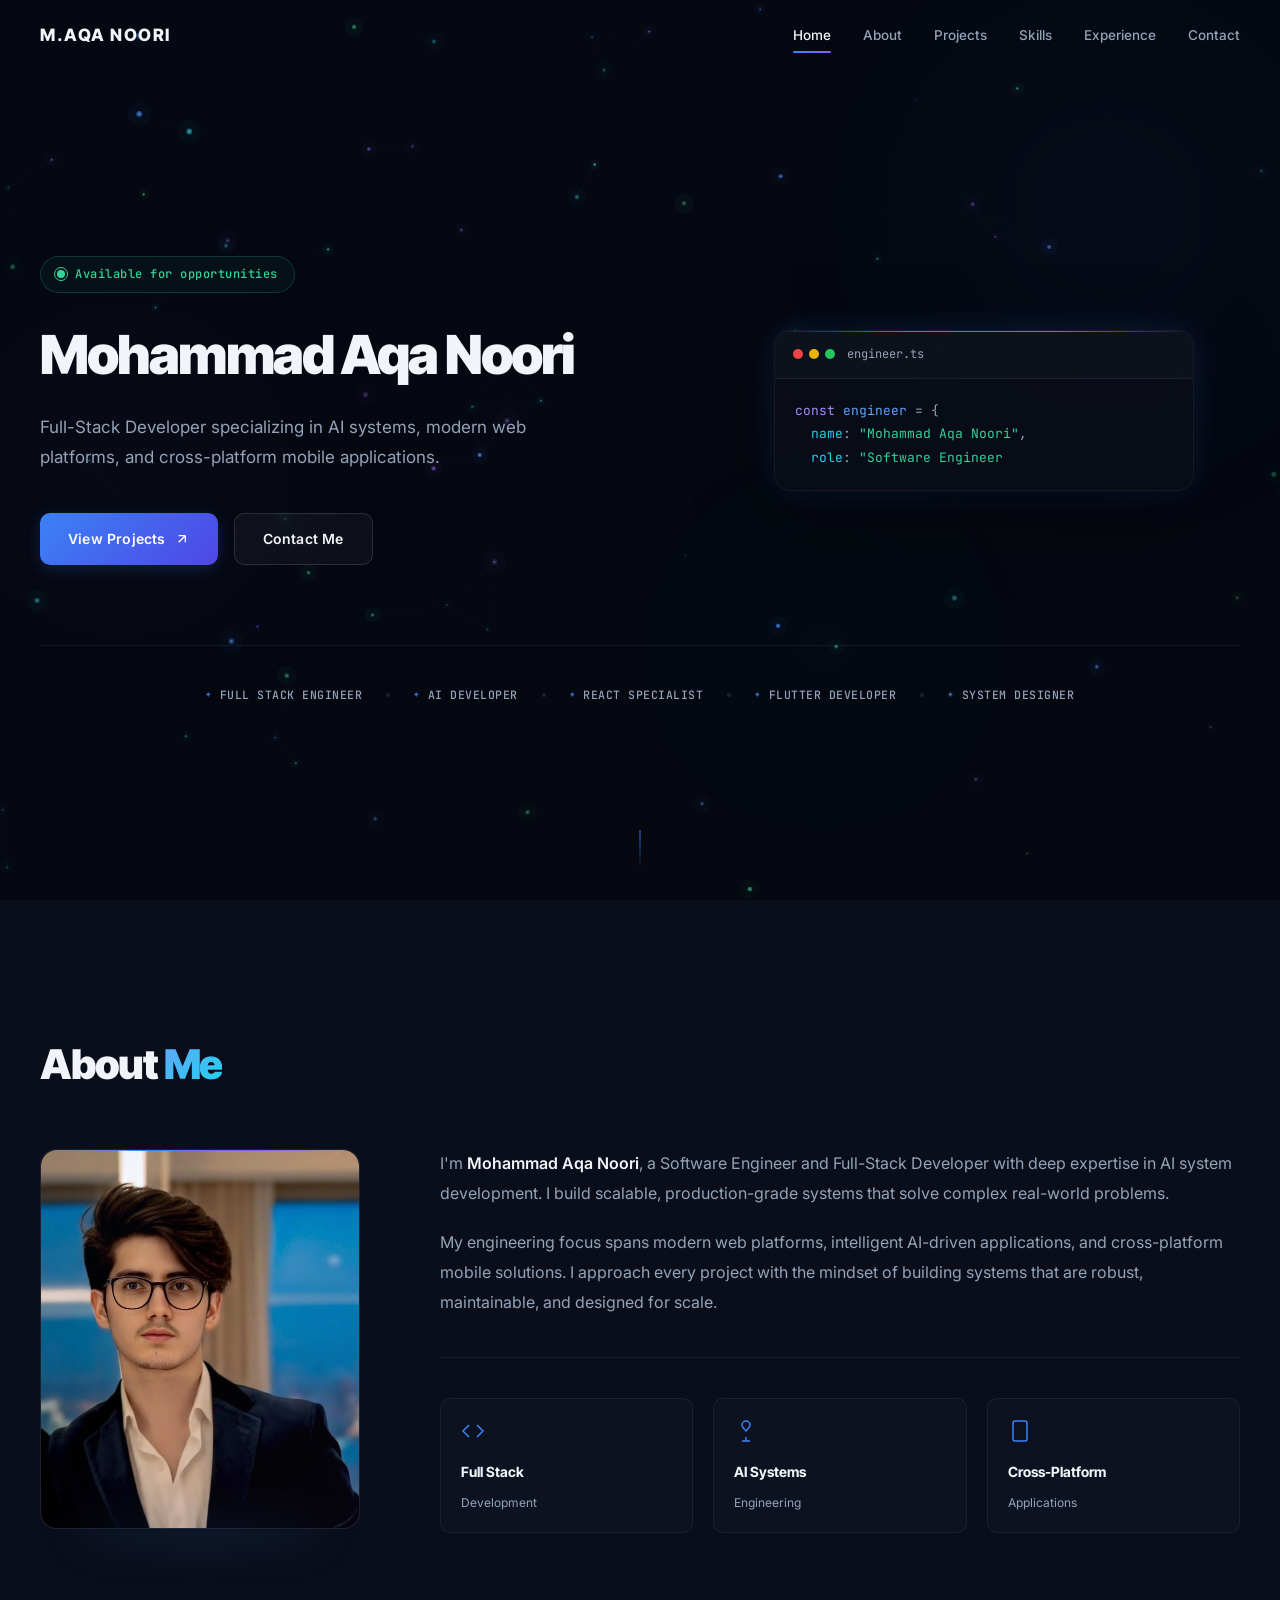
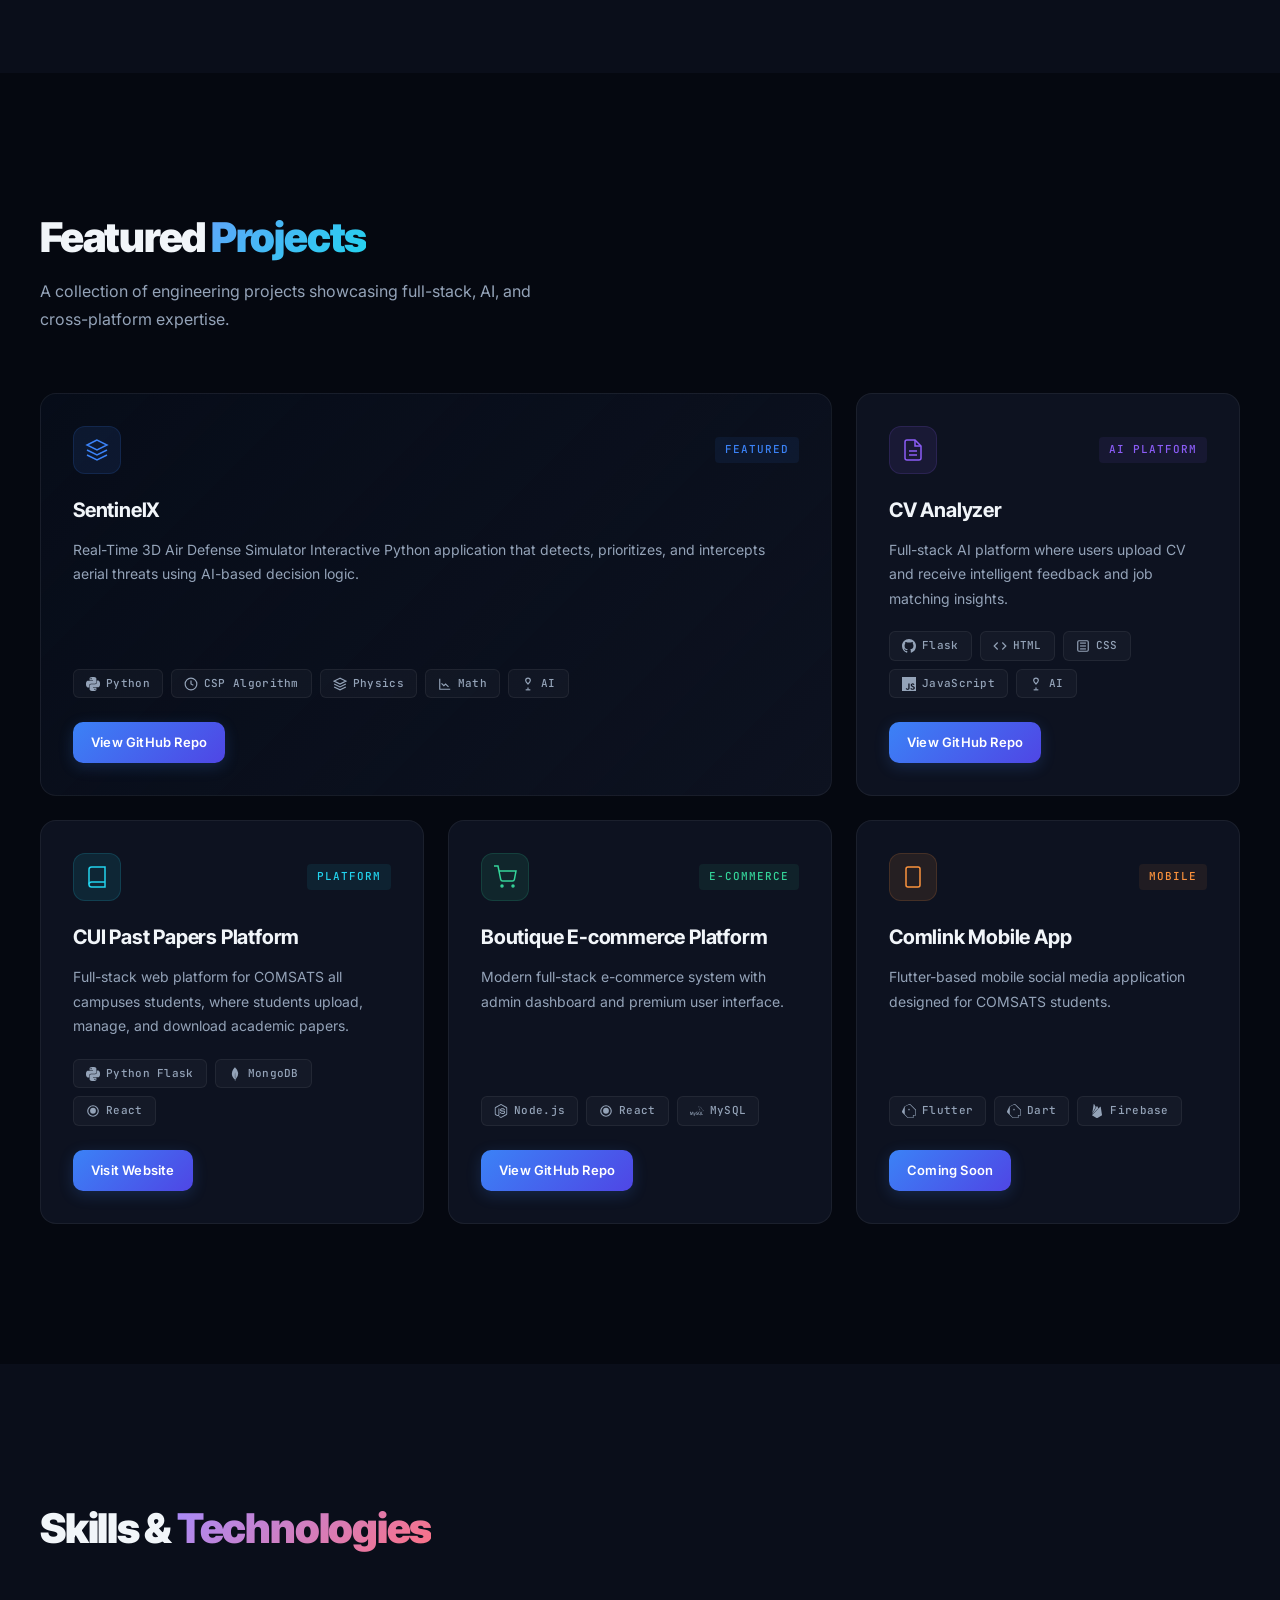
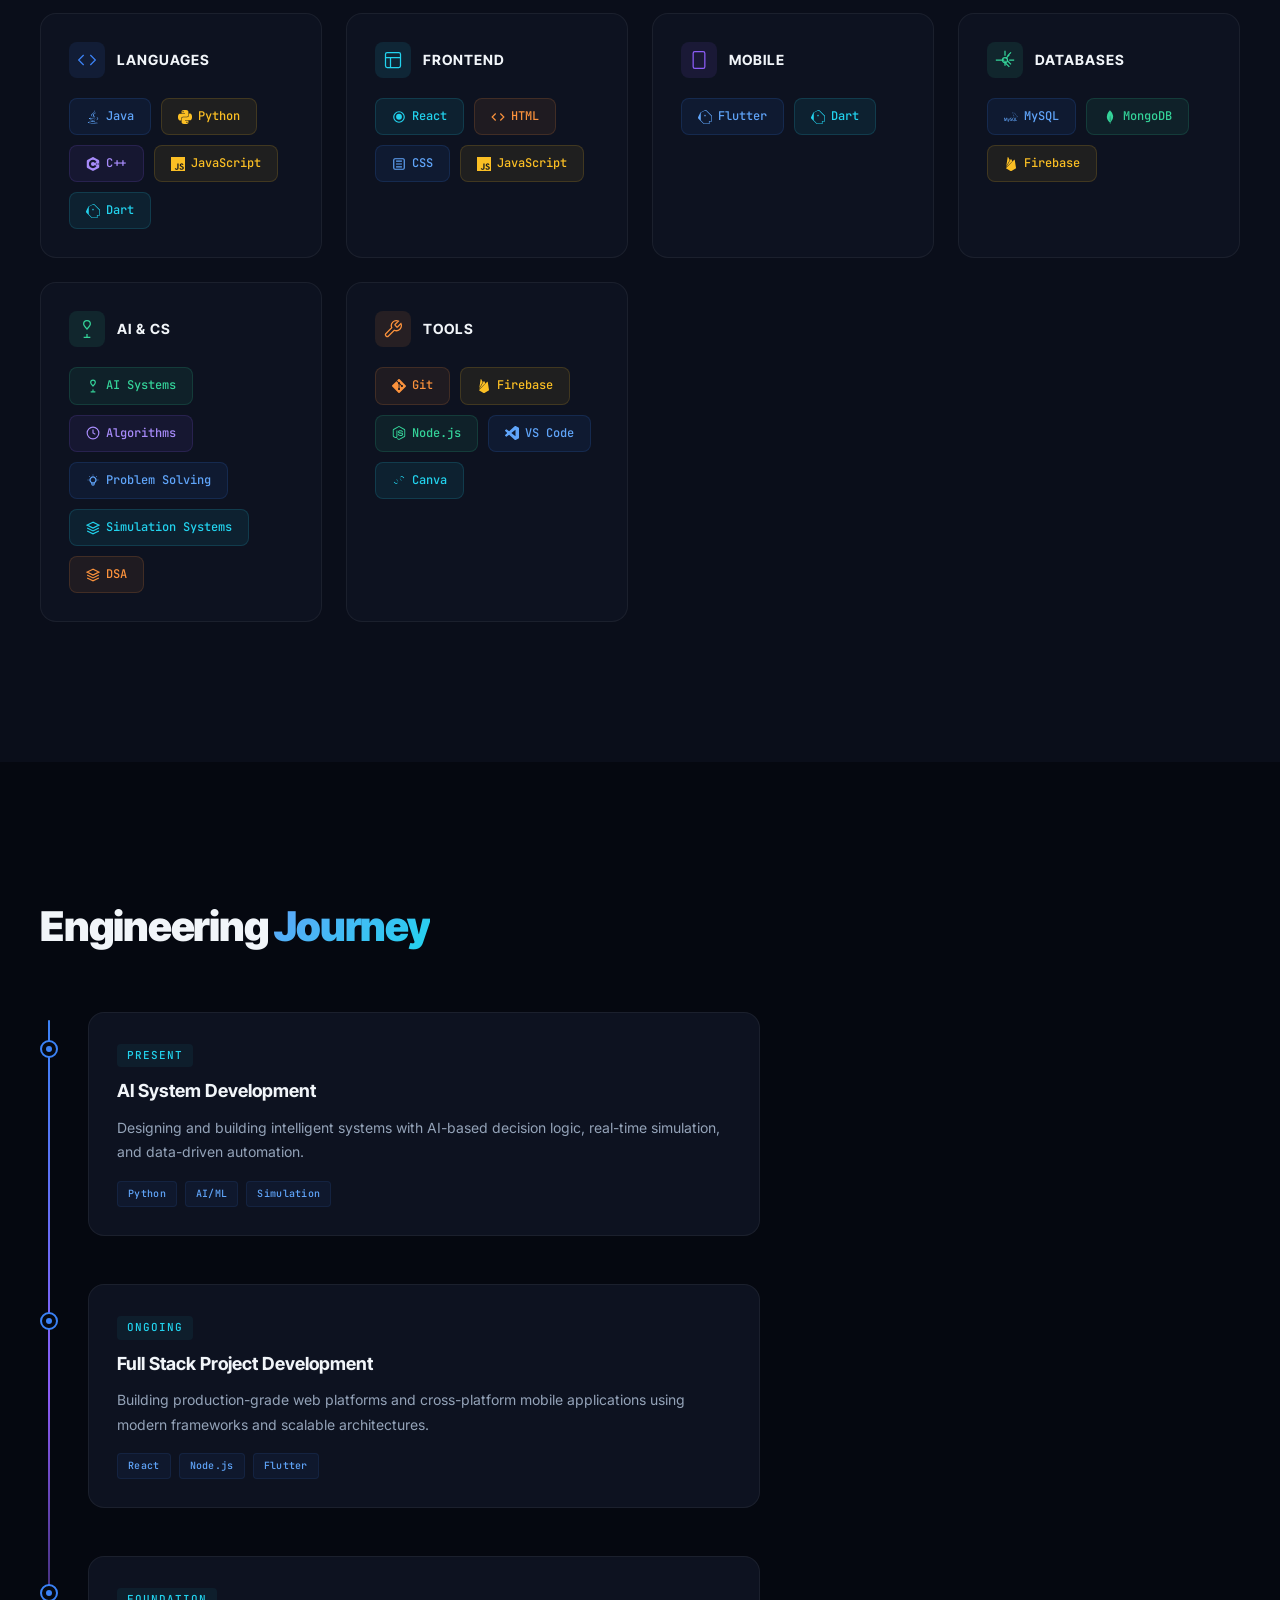
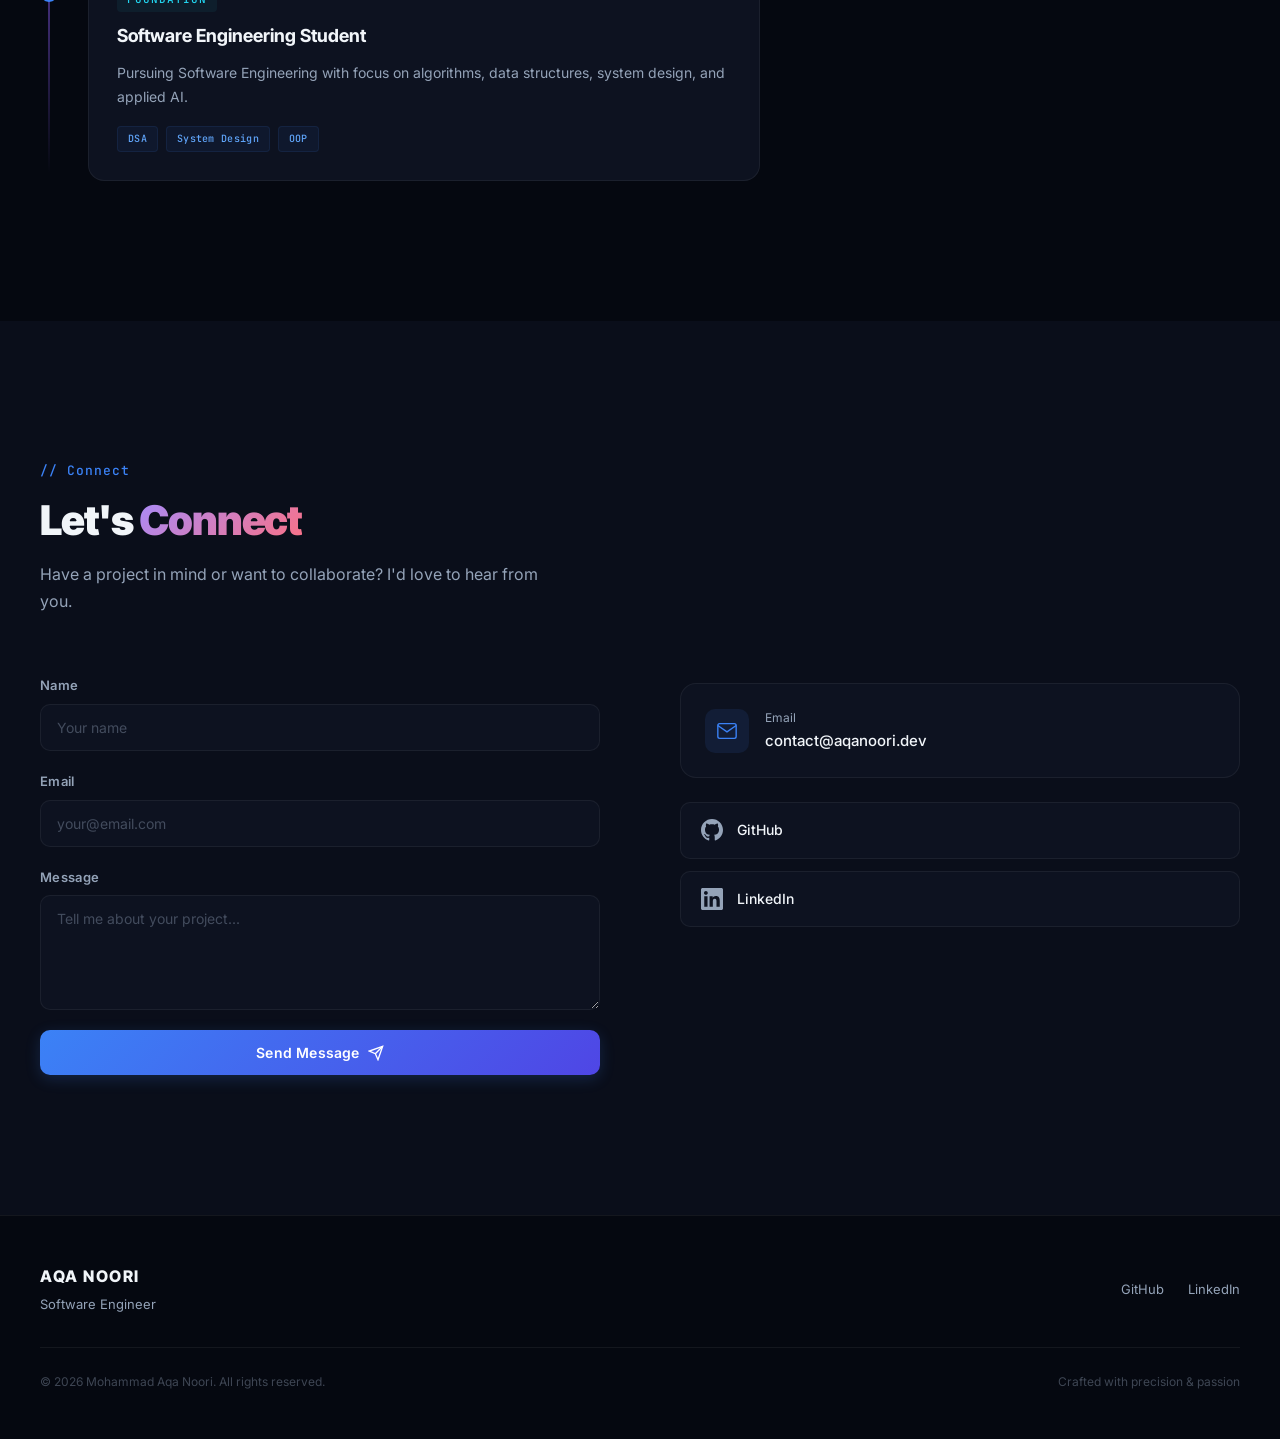
==== commit b4768bf0: "skills part added" ====
--- a/index.html
+++ b/index.html
@@ -324,7 +324,6 @@
   <section class="section skills" id="skills">
     <div class="section-inner">
       <div class="section-header" data-aos>
-        <div class="section-label">// Expertise</div>
         <h2 class="section-title">Skills & <span class="text-gradient-violet">Technologies</span></h2>
       </div>
       <div class="skills-grid">
@@ -337,11 +336,26 @@
             <h3 class="skill-group-title">Languages</h3>
           </div>
           <div class="skill-items">
-            <div class="skill-badge" data-color="blue">Java</div>
-            <div class="skill-badge" data-color="yellow">Python</div>
-            <div class="skill-badge" data-color="violet">C++</div>
-            <div class="skill-badge" data-color="amber">JavaScript</div>
-            <div class="skill-badge" data-color="cyan">Dart</div>
+            <div class="skill-badge" data-color="blue">
+              <svg class="skill-icon" viewBox="0 0 24 24" fill="currentColor"><path d="M8.851 18.56s-.917.534.653.714c1.902.218 2.874.187 4.969-.211 0 0 .552.346 1.321.646-4.699 2.013-10.633-.118-6.943-1.149M8.276 15.933s-1.028.761.542.924c2.032.209 3.636.227 6.413-.308 0 0 .384.389.987.602-5.679 1.661-12.007.13-7.942-1.218M13.116 11.475c1.158 1.333-.304 2.533-.304 2.533s2.939-1.518 1.589-3.418c-1.261-1.772-2.228-2.652 3.007-5.688 0-.001-8.216 2.051-4.292 6.573M19.33 20.504s.679.559-.747.991c-2.712.822-11.288 1.069-13.669.033-.856-.373.75-.89 1.254-.998.527-.114.828-.093.828-.093-.953-.671-6.156 1.317-2.643 1.887 9.58 1.553 17.462-.7 14.977-1.82M9.292 13.21s-4.362 1.036-1.544 1.412c1.189.159 3.561.123 5.77-.062 1.806-.152 3.618-.477 3.618-.477s-.637.272-1.098.587c-4.429 1.165-12.986.623-10.522-.568 2.082-1.006 3.776-.892 3.776-.892M17.116 17.584c4.503-2.34 2.421-4.589.968-4.285-.355.074-.515.138-.515.138s.132-.207.385-.297c2.875-1.011 5.086 2.981-.928 4.562 0-.001.07-.062.09-.118M14.401 0s2.494 2.494-2.365 6.33c-3.896 3.077-.888 4.832-.001 6.836-2.274-2.053-3.943-3.858-2.824-5.539 1.644-2.469 6.197-3.665 5.19-7.627M9.734 23.924c4.322.277 10.959-.153 11.116-2.198 0 0-.302.775-3.572 1.391-3.688.694-8.239.613-10.937.168 0-.001.553.457 3.393.639"/></svg>
+              Java
+            </div>
+            <div class="skill-badge" data-color="yellow">
+              <svg class="skill-icon" viewBox="0 0 24 24" fill="currentColor"><path d="M14.25.18l.9.2.73.26.59.3.45.32.34.34.25.34.16.33.1.3.04.26.02.2-.01.13V8.5l-.05.63-.13.55-.21.46-.26.38-.3.31-.33.25-.35.19-.35.14-.33.1-.3.07-.26.04-.21.02H8.77l-.69.05-.59.14-.5.22-.41.27-.33.32-.27.35-.2.36-.15.37-.1.35-.07.32-.04.27-.02.21v3.06H3.17l-.21-.03-.28-.07-.32-.12-.35-.18-.36-.26-.36-.36-.35-.46-.32-.59-.28-.73-.21-.88-.14-1.05-.05-1.23.06-1.22.16-1.04.24-.87.32-.71.36-.57.4-.44.42-.33.42-.24.4-.16.36-.1.32-.05.24-.01h.16l.06.01h8.16v-.83H6.18l-.01-2.75-.02-.37.05-.34.11-.31.17-.28.25-.26.31-.23.38-.2.44-.18.51-.15.58-.12.64-.1.71-.06.77-.04.84-.02 1.27.05zm-6.3 1.98l-.23.33-.08.41.08.41.23.34.33.22.41.09.41-.09.33-.22.23-.34.08-.41-.08-.41-.23-.33-.33-.22-.41-.09-.41.09zm13.09 3.95l.28.06.32.12.35.18.36.27.36.35.35.47.32.59.28.73.21.88.14 1.04.05 1.23-.06 1.23-.16 1.04-.24.86-.32.71-.36.57-.4.45-.42.33-.42.24-.4.16-.36.09-.32.05-.24.02-.16-.01h-8.22v.82h5.84l.01 2.76.02.36-.05.34-.11.31-.17.29-.25.25-.31.24-.38.2-.44.17-.51.15-.58.13-.64.09-.71.07-.77.04-.84.01-1.27-.04-1.07-.14-.9-.2-.73-.25-.59-.3-.45-.33-.34-.34-.25-.34-.16-.33-.1-.3-.04-.25-.02-.2.01-.13v-5.34l.05-.64.13-.54.21-.46.26-.38.3-.32.33-.24.35-.2.35-.14.33-.1.3-.06.26-.04.21-.02.13-.01h5.84l.69-.05.59-.14.5-.21.41-.28.33-.32.27-.35.2-.36.15-.36.1-.35.07-.32.04-.28.02-.21V6.07h2.09l.14.01zm-6.47 14.25l-.23.33-.08.41.08.41.23.33.33.23.41.08.41-.08.33-.23.23-.33.08-.41-.08-.41-.23-.33-.33-.23-.41-.08-.41.08z"/></svg>
+              Python
+            </div>
+            <div class="skill-badge" data-color="violet">
+              <svg class="skill-icon" viewBox="0 0 24 24" fill="currentColor"><path d="M22.394 6c-.167-.29-.398-.543-.652-.69L12.926.22c-.509-.294-1.34-.294-1.848 0L2.26 5.31c-.508.293-.923 1.013-.923 1.6v10.18c0 .294.104.62.271.91.167.29.398.543.652.69l8.816 5.09c.508.293 1.34.293 1.848 0l8.816-5.09c.254-.147.485-.4.652-.69.167-.29.27-.616.27-.91V6.91c.003-.294-.1-.62-.268-.91zM12 19.11c-3.92 0-7.109-3.19-7.109-7.11 0-3.92 3.19-7.11 7.11-7.11a7.133 7.133 0 016.156 3.553l-3.076 1.78a3.567 3.567 0 00-3.08-1.78A3.56 3.56 0 008.444 12 3.56 3.56 0 0012 15.555a3.57 3.57 0 003.08-1.778l3.078 1.78A7.135 7.135 0 0112 19.11zm7.11-6.715h-.79v.79h-.79v-.79h-.79v-.79h.79v-.79h.79v.79h.79zm2.962 0h-.79v.79h-.79v-.79h-.79v-.79h.79v-.79h.79v.79h.79z"/></svg>
+              C++
+            </div>
+            <div class="skill-badge" data-color="amber">
+              <svg class="skill-icon" viewBox="0 0 24 24" fill="currentColor"><path d="M0 0h24v24H0V0zm22.034 18.276c-.175-1.095-.888-2.015-3.003-2.873-.736-.345-1.554-.585-1.797-1.14-.091-.33-.105-.51-.046-.705.15-.646.915-.84 1.515-.66.39.12.75.42.976.9 1.034-.676 1.034-.676 1.755-1.125-.27-.42-.404-.601-.586-.78-.63-.705-1.469-1.065-2.834-1.034l-.705.089c-.676.165-1.32.525-1.71 1.005-1.14 1.291-.811 3.541.569 4.471 1.365 1.02 3.361 1.244 3.616 2.205.24 1.17-.87 1.545-1.966 1.41-.811-.18-1.26-.586-1.755-1.336l-1.83 1.051c.21.48.45.689.81 1.109 1.74 1.756 6.09 1.666 6.871-1.004.029-.09.24-.705.074-1.65l.046.067zm-8.983-7.245h-2.248c0 1.938-.009 3.864-.009 5.805 0 1.232.063 2.363-.138 2.711-.33.689-1.18.601-1.566.48-.396-.196-.597-.466-.83-.855-.063-.105-.11-.196-.127-.196l-1.825 1.125c.305.63.75 1.172 1.324 1.517.855.51 2.004.675 3.207.405.783-.226 1.458-.691 1.811-1.411.51-.93.402-2.07.397-3.346.012-2.054 0-4.109 0-6.179l.004-.056z"/></svg>
+              JavaScript
+            </div>
+            <div class="skill-badge" data-color="cyan">
+              <svg class="skill-icon" viewBox="0 0 24 24" fill="currentColor"><path d="M4.105 4.105S9.158 1.58 11.684.316a3.079 3.079 0 0 1 1.481-.315c.766.047 1.677.788 1.677.788L24 9.948v9.789h-4.263V24H9.789l-9-9C.303 14.5 0 13.795 0 13.105c0-.319.18-.818.316-1.105l3.789-7.895zm.679.679v11.787c.002.543.021 1.024.498 1.508L10.204 23h8.533v-4.263h4.263V10.79L13.684 1.474c-.003-.002-.006-.002-.009-.004-.812-.378-1.353-.143-1.353-.143a1.607 1.607 0 0 0-.631.143L4.784 4.784zM12 8c.828 0 1.5.672 1.5 1.5S12.828 11 12 11s-1.5-.672-1.5-1.5S11.172 8 12 8zm0 1c-.276 0-.5.224-.5.5s.224.5.5.5.5-.224.5-.5-.224-.5-.5-.5z"/></svg>
+              Dart
+            </div>
           </div>
         </div>
 
@@ -353,9 +367,22 @@
             <h3 class="skill-group-title">Frontend</h3>
           </div>
           <div class="skill-items">
-            <div class="skill-badge" data-color="cyan">React</div>
-            <div class="skill-badge" data-color="orange">HTML</div>
-            <div class="skill-badge" data-color="blue">CSS</div>
+            <div class="skill-badge" data-color="cyan">
+              <svg class="skill-icon" viewBox="0 0 24 24" fill="currentColor"><circle cx="12" cy="12" r="2.2"/><path d="M12 2a10 10 0 110 20 10 10 0 010-20zm0 2a8 8 0 100 16 8 8 0 000-16zm-5 7.5a5 5 0 1110 0 5 5 0 01-10 0z"/></svg>
+              React
+            </div>
+            <div class="skill-badge" data-color="orange">
+              <svg class="skill-icon" viewBox="0 0 24 24" fill="none" stroke="currentColor" stroke-width="2"><polyline points="16 18 22 12 16 6"/><polyline points="8 6 2 12 8 18"/></svg>
+              HTML
+            </div>
+            <div class="skill-badge" data-color="blue">
+              <svg class="skill-icon" viewBox="0 0 24 24" fill="none" stroke="currentColor" stroke-width="2"><rect x="3" y="3" width="18" height="18" rx="2"/><path d="M7 7h10"/><path d="M7 12h10"/><path d="M7 17h10"/></svg>
+              CSS
+            </div>
+            <div class="skill-badge" data-color="amber">
+              <svg class="skill-icon" viewBox="0 0 24 24" fill="currentColor"><path d="M0 0h24v24H0V0zm22.034 18.276c-.175-1.095-.888-2.015-3.003-2.873-.736-.345-1.554-.585-1.797-1.14-.091-.33-.105-.51-.046-.705.15-.646.915-.84 1.515-.66.39.12.75.42.976.9 1.034-.676 1.034-.676 1.755-1.125-.27-.42-.404-.601-.586-.78-.63-.705-1.469-1.065-2.834-1.034l-.705.089c-.676.165-1.32.525-1.71 1.005-1.14 1.291-.811 3.541.569 4.471 1.365 1.02 3.361 1.244 3.616 2.205.24 1.17-.87 1.545-1.966 1.41-.811-.18-1.26-.586-1.755-1.336l-1.83 1.051c.21.48.45.689.81 1.109 1.74 1.756 6.09 1.666 6.871-1.004.029-.09.24-.705.074-1.65l.046.067zm-8.983-7.245h-2.248c0 1.938-.009 3.864-.009 5.805 0 1.232.063 2.363-.138 2.711-.33.689-1.18.601-1.566.48-.396-.196-.597-.466-.83-.855-.063-.105-.11-.196-.127-.196l-1.825 1.125c.305.63.75 1.172 1.324 1.517.855.51 2.004.675 3.207.405.783-.226 1.458-.691 1.811-1.411.51-.93.402-2.07.397-3.346.012-2.054 0-4.109 0-6.179l.004-.056z"/></svg>
+              JavaScript
+            </div>
           </div>
         </div>
 
@@ -367,7 +394,37 @@
             <h3 class="skill-group-title">Mobile</h3>
           </div>
           <div class="skill-items">
-            <div class="skill-badge" data-color="blue">Flutter</div>
+            <div class="skill-badge" data-color="blue">
+              <svg class="skill-icon" viewBox="0 0 24 24" fill="currentColor"><path d="M4.105 4.105S9.158 1.58 11.684.316a3.079 3.079 0 0 1 1.481-.315c.766.047 1.677.788 1.677.788L24 9.948v9.789h-4.263V24H9.789l-9-9C.303 14.5 0 13.795 0 13.105c0-.319.18-.818.316-1.105l3.789-7.895zm.679.679v11.787c.002.543.021 1.024.498 1.508L10.204 23h8.533v-4.263h4.263V10.79L13.684 1.474c-.003-.002-.006-.002-.009-.004-.812-.378-1.353-.143-1.353-.143a1.607 1.607 0 0 0-.631.143L4.784 4.784zM12 8c.828 0 1.5.672 1.5 1.5S12.828 11 12 11s-1.5-.672-1.5-1.5S11.172 8 12 8zm0 1c-.276 0-.5.224-.5.5s.224.5.5.5.5-.224.5-.5-.224-.5-.5-.5z"/></svg>
+              Flutter
+            </div>
+            <div class="skill-badge" data-color="cyan">
+              <svg class="skill-icon" viewBox="0 0 24 24" fill="currentColor"><path d="M4.105 4.105S9.158 1.58 11.684.316a3.079 3.079 0 0 1 1.481-.315c.766.047 1.677.788 1.677.788L24 9.948v9.789h-4.263V24H9.789l-9-9C.303 14.5 0 13.795 0 13.105c0-.319.18-.818.316-1.105l3.789-7.895zm.679.679v11.787c.002.543.021 1.024.498 1.508L10.204 23h8.533v-4.263h4.263V10.79L13.684 1.474c-.003-.002-.006-.002-.009-.004-.812-.378-1.353-.143-1.353-.143a1.607 1.607 0 0 0-.631.143L4.784 4.784zM12 8c.828 0 1.5.672 1.5 1.5S12.828 11 12 11s-1.5-.672-1.5-1.5S11.172 8 12 8zm0 1c-.276 0-.5.224-.5.5s.224.5.5.5.5-.224.5-.5-.224-.5-.5-.5z"/></svg>
+              Dart
+            </div>
+          </div>
+        </div>
+
+        <div class="skill-group" data-aos>
+          <div class="skill-group-header">
+            <div class="skill-group-icon icon-emerald">
+              <svg width="20" height="20" viewBox="0 0 24 24" fill="none" stroke="currentColor" stroke-width="1.5"><circle cx="12" cy="12" r="3"/><path d="M12 1v6m0 6v6m5.2-13.2l-4.2 4.2m0 6l4.2 4.2M23 12h-6m-6 0H1m18.2 5.2l-4.2-4.2m0-6l4.2-4.2"/></svg>
+            </div>
+            <h3 class="skill-group-title">Databases</h3>
+          </div>
+          <div class="skill-items">
+            <div class="skill-badge" data-color="blue">
+              <svg class="skill-icon" viewBox="0 0 24 24" fill="currentColor"><path d="M16.405 5.501c-.115 0-.193.014-.274.033v.013h.014c.054.104.146.18.214.273.054.107.1.214.154.32l.014-.015c.094-.066.14-.172.14-.333-.04-.047-.046-.094-.08-.14-.04-.067-.126-.1-.18-.153zM5.77 18.695h-.927a50.854 50.854 0 00-.27-4.41h-.008l-1.41 4.41H2.45l-1.4-4.41h-.01a72.892 72.892 0 00-.195 4.41H0c.055-1.966.192-3.81.41-5.53h1.15l1.335 4.064h.008l1.347-4.064h1.095c.242 2.015.384 3.86.428 5.53zm4.017-4.08c-.378 2.045-.876 3.533-1.492 4.46-.482.716-1.01 1.073-1.583 1.073-.153 0-.34-.046-.566-.138v-.494c.11.017.24.026.386.026.268 0 .483-.075.647-.222.197-.18.295-.382.295-.605 0-.155-.077-.47-.23-.944L6.23 14.615h.91l.727 2.36c.164.536.233.91.205 1.123.4-1.064.678-2.227.835-3.483zm12.325 4.08h-2.63v-5.53h.885v4.85h1.745zm-3.32.135l-1.016-.5c.09-.076.177-.158.255-.25.433-.506.648-1.258.648-2.253 0-1.83-.718-2.746-2.155-2.746-.704 0-1.254.232-1.65.697-.43.508-.646 1.256-.646 2.245 0 .972.19 1.686.574 2.14.35.41.877.615 1.583.615.264 0 .506-.033.725-.098l1.325.772.36-.622zM15.5 17.588c-.225-.36-.337-.94-.337-1.736 0-1.393.424-2.09 1.27-2.09.443 0 .77.167.977.5.224.362.336.936.336 1.723 0 1.404-.424 2.108-1.27 2.108-.445 0-.77-.167-.978-.5zm-1.658-.425c0 .47-.172.856-.516 1.156-.344.3-.803.45-1.384.45-.543 0-1.064-.172-1.573-.515l.237-.476c.438.22.833.328 1.19.328.332 0 .593-.073.783-.22a.754.754 0 00.3-.615c0-.33-.23-.61-.648-.845-.388-.213-1.163-.657-1.163-.657-.422-.307-.632-.636-.632-1.177 0-.45.157-.81.47-1.085.315-.278.72-.415 1.22-.415.512 0 .98.136 1.4.41l-.213.476a2.726 2.726 0 00-1.064-.23c-.283 0-.502.068-.654.206a.685.685 0 00-.248.524c0 .328.234.61.666.85.393.215 1.187.67 1.187.67.433.305.648.63.648 1.168zm9.382-5.852c-.535-.014-.95.04-1.297.188-.1.04-.26.04-.274.167.055.053.063.14.11.214.08.134.218.313.346.407.14.11.28.216.427.31.26.16.555.255.81.416.145.094.293.213.44.313.073.05.12.14.214.172v-.02c-.046-.06-.06-.147-.105-.214-.067-.067-.134-.127-.2-.193a3.223 3.223 0 00-.695-.675c-.214-.146-.682-.35-.77-.595l-.013-.014c.146-.013.32-.066.46-.106.227-.06.435-.047.67-.106.106-.027.213-.06.32-.094v-.06c-.12-.12-.21-.283-.334-.395a8.867 8.867 0 00-1.104-.823c-.21-.134-.476-.22-.697-.334-.08-.04-.214-.06-.26-.127-.12-.146-.19-.34-.275-.514a17.69 17.69 0 01-.547-1.163c-.12-.262-.193-.523-.34-.763-.69-1.137-1.437-1.826-2.586-2.5-.247-.14-.543-.2-.856-.274-.167-.008-.334-.02-.5-.027-.11-.047-.216-.174-.31-.235-.38-.24-1.364-.76-1.644-.072-.18.434.267.862.422 1.082.115.153.26.328.34.5.047.116.06.235.107.356.106.294.207.622.347.897.073.14.153.287.247.413.054.073.146.107.167.227-.094.136-.1.334-.154.5-.24.757-.146 1.693.194 2.25.107.166.362.534.703.393.3-.12.234-.5.32-.835.02-.08.007-.133.048-.187v.015c.094.188.188.367.274.555.206.328.566.668.867.895.16.12.287.328.487.402v-.02h-.015c-.043-.058-.1-.086-.154-.133a3.445 3.445 0 01-.35-.4 8.76 8.76 0 01-.747-1.218c-.11-.21-.202-.436-.29-.643-.04-.08-.04-.2-.107-.24-.1.146-.247.273-.32.453-.127.288-.14.642-.188 1.01-.027.007-.014 0-.027.014-.214-.052-.287-.274-.367-.46-.2-.475-.233-1.238-.06-1.785.047-.14.247-.582.167-.716-.042-.127-.174-.2-.247-.303a2.478 2.478 0 01-.24-.427c-.16-.374-.24-.788-.414-1.162-.08-.173-.22-.354-.334-.513-.127-.18-.267-.307-.368-.52-.033-.073-.08-.194-.027-.274.014-.054.042-.075.094-.09.088-.072.335.022.422.062.247.1.455.194.662.334.094.066.195.193.315.226h.14c.214.047.455.014.655.073.355.114.675.28.962.46a5.953 5.953 0 012.085 2.286c.08.154.115.295.188.455.14.33.313.663.455.982.14.315.275.636.476.897.1.14.502.213.682.286.133.06.34.115.46.188.23.14.454.3.67.454.11.076.443.243.463.378z"/></svg>
+              MySQL
+            </div>
+            <div class="skill-badge" data-color="emerald">
+              <svg class="skill-icon" viewBox="0 0 24 24" fill="currentColor"><path d="M17.193 9.555c-1.264-5.58-4.252-7.414-4.573-8.115-.28-.394-.53-.954-.735-1.44-.036.495-.055.685-.523 1.184-.723.566-4.438 3.682-4.74 10.02-.282 5.912 4.27 9.435 4.888 9.884l.07.05A73.49 73.49 0 0111.91 24h.481c.114-1.032.284-2.056.51-3.07.417-.296.604-.463.85-.693a11.342 11.342 0 003.639-8.464c.01-.814-.103-1.662-.197-2.218zm-5.336 8.195s0-8.291.275-8.29c.213 0 .49 10.695.49 10.695-.381-.045-.765-1.76-.765-2.405z"/></svg>
+              MongoDB
+            </div>
+            <div class="skill-badge" data-color="amber">
+              <svg class="skill-icon" viewBox="0 0 24 24" fill="currentColor"><path d="M3.89 15.672L6.255.461A.542.542 0 017.27.288l2.543 4.771zm16.794 3.692l-2.25-14.203a.542.542 0 00-.919-.295L3.316 19.365l7.856 4.427a1.621 1.621 0 001.588 0zM14.3 7.147l-1.82-3.482a.542.542 0 00-.96 0L3.53 17.984z"/></svg>
+              Firebase
+            </div>
           </div>
         </div>
 
@@ -379,10 +436,26 @@
             <h3 class="skill-group-title">AI & CS</h3>
           </div>
           <div class="skill-items">
-            <div class="skill-badge" data-color="emerald">AI Systems</div>
-            <div class="skill-badge" data-color="violet">Algorithms</div>
-            <div class="skill-badge" data-color="blue">Problem Solving</div>
-            <div class="skill-badge" data-color="cyan">Simulation Systems</div>
+            <div class="skill-badge" data-color="emerald">
+              <svg class="skill-icon" viewBox="0 0 24 24" fill="none" stroke="currentColor" stroke-width="2"><path d="M12 2a4 4 0 0 1 4 4c0 1.95-2 4-4 6-2-2-4-4.05-4-6a4 4 0 0 1 4-4z"/><path d="M12 18v4"/><path d="M8 22h8"/></svg>
+              AI Systems
+            </div>
+            <div class="skill-badge" data-color="violet">
+              <svg class="skill-icon" viewBox="0 0 24 24" fill="none" stroke="currentColor" stroke-width="2"><circle cx="12" cy="12" r="10"/><path d="M12 6v6l4 2"/></svg>
+              Algorithms
+            </div>
+            <div class="skill-badge" data-color="blue">
+              <svg class="skill-icon" viewBox="0 0 24 24" fill="none" stroke="currentColor" stroke-width="2"><path d="M9.663 17h4.673M12 3v1m6.364 1.636l-.707.707M21 12h-1M4 12H3m3.343-5.657l-.707-.707m2.828 9.9a5 5 0 117.072 0l-.548.547A3.374 3.374 0 0014 18.469V19a2 2 0 11-4 0v-.531c0-.895-.356-1.754-.988-2.386l-.548-.547z"/></svg>
+              Problem Solving
+            </div>
+            <div class="skill-badge" data-color="cyan">
+              <svg class="skill-icon" viewBox="0 0 24 24" fill="none" stroke="currentColor" stroke-width="2"><path d="M12 2L2 7l10 5 10-5-10-5z"/><path d="M2 17l10 5 10-5"/><path d="M2 12l10 5 10-5"/></svg>
+              Simulation Systems
+            </div>
+            <div class="skill-badge" data-color="orange">
+              <svg class="skill-icon" viewBox="0 0 24 24" fill="none" stroke="currentColor" stroke-width="2"><path d="M12 2L2 7l10 5 10-5-10-5z"/><path d="M2 17l10 5 10-5"/><path d="M2 12l10 5 10-5"/></svg>
+              DSA
+            </div>
           </div>
         </div>
 
@@ -394,9 +467,26 @@
             <h3 class="skill-group-title">Tools</h3>
           </div>
           <div class="skill-items">
-            <div class="skill-badge" data-color="orange">Git</div>
-            <div class="skill-badge" data-color="amber">Firebase</div>
-            <div class="skill-badge" data-color="emerald">Node.js</div>
+            <div class="skill-badge" data-color="orange">
+              <svg class="skill-icon" viewBox="0 0 24 24" fill="currentColor"><path d="M23.546 10.93L13.067.452c-.604-.603-1.582-.603-2.188 0L8.708 2.627l2.76 2.76c.645-.215 1.379-.07 1.889.441.516.515.658 1.258.438 1.9l2.658 2.66c.645-.223 1.387-.078 1.9.435.721.72.721 1.884 0 2.604-.719.719-1.881.719-2.6 0-.539-.541-.674-1.337-.404-1.996L12.86 8.955v6.525c.176.086.342.203.488.348.713.721.713 1.883 0 2.6-.719.721-1.889.721-2.609 0-.719-.719-.719-1.879 0-2.598.182-.18.387-.316.605-.406V8.835c-.217-.091-.424-.222-.6-.401-.545-.545-.676-1.342-.396-2.009L7.636 3.7.45 10.881c-.6.605-.6 1.584 0 2.189l10.48 10.477c.604.604 1.582.604 2.186 0l10.43-10.43c.605-.603.605-1.582 0-2.187"/></svg>
+              Git
+            </div>
+            <div class="skill-badge" data-color="amber">
+              <svg class="skill-icon" viewBox="0 0 24 24" fill="currentColor"><path d="M3.89 15.672L6.255.461A.542.542 0 017.27.288l2.543 4.771zm16.794 3.692l-2.25-14.203a.542.542 0 00-.919-.295L3.316 19.365l7.856 4.427a1.621 1.621 0 001.588 0zM14.3 7.147l-1.82-3.482a.542.542 0 00-.96 0L3.53 17.984z"/></svg>
+              Firebase
+            </div>
+            <div class="skill-badge" data-color="emerald">
+              <svg class="skill-icon" viewBox="0 0 24 24" fill="currentColor"><path d="M11.998,24c-0.321,0-0.641-0.084-0.922-0.247l-2.936-1.737c-0.438-0.245-0.224-0.332-0.08-0.383 c0.585-0.203,0.703-0.25,1.328-0.604c0.065-0.037,0.151-0.023,0.218,0.017l2.256,1.339c0.082,0.045,0.197,0.045,0.272,0l8.795-5.076 c0.082-0.047,0.134-0.141,0.134-0.238V6.921c0-0.099-0.053-0.192-0.137-0.242l-8.791-5.072c-0.081-0.047-0.189-0.047-0.271,0 L3.075,6.68C2.99,6.729,2.936,6.825,2.936,6.921v10.15c0,0.097,0.054,0.189,0.139,0.235l2.409,1.392 c1.307,0.654,2.108-0.116,2.108-0.89V7.787c0-0.142,0.114-0.253,0.256-0.253h1.115c0.139,0,0.255,0.112,0.255,0.253v10.021 c0,1.745-0.95,2.745-2.604,2.745c-0.508,0-0.909,0-2.026-0.551L2.28,18.675c-0.57-0.329-0.922-0.945-0.922-1.604V6.921 c0-0.659,0.353-1.275,0.922-1.603l8.795-5.082c0.557-0.315,1.296-0.315,1.848,0l8.794,5.082c0.57,0.329,0.924,0.944,0.924,1.603 v10.15c0,0.659-0.354,1.273-0.924,1.604l-8.794,5.078C12.643,23.916,12.324,24,11.998,24z M19.099,13.993 c0-1.9-1.284-2.406-3.987-2.763c-2.731-0.361-3.009-0.548-3.009-1.187c0-0.528,0.235-1.233,2.258-1.233 c1.807,0,2.473,0.389,2.747,1.607c0.024,0.115,0.129,0.199,0.247,0.199h1.141c0.071,0,0.138-0.031,0.186-0.081 c0.048-0.054,0.074-0.123,0.067-0.196c-0.177-2.098-1.571-3.076-4.388-3.076c-2.508,0-4.004,1.058-4.004,2.833 c0,1.925,1.488,2.457,3.895,2.695c2.88,0.282,3.103,0.703,3.103,1.269c0,0.983-0.789,1.402-2.642,1.402 c-2.327,0-2.839-0.584-3.011-1.742c-0.02-0.124-0.126-0.215-0.253-0.215h-1.137c-0.141,0-0.254,0.112-0.254,0.253 c0,1.482,0.806,3.248,4.655,3.248C17.501,17.007,19.099,15.91,19.099,13.993z"/></svg>
+              Node.js
+            </div>
+            <div class="skill-badge" data-color="blue">
+              <svg class="skill-icon" viewBox="0 0 24 24" fill="currentColor"><path d="M23.15 2.587L18.21.21a1.494 1.494 0 0 0-1.705.29l-9.46 8.63-4.12-3.128a.999.999 0 0 0-1.276.057L.327 7.261A1 1 0 0 0 .326 8.74L3.899 12 .326 15.26a1 1 0 0 0 .001 1.479L1.65 17.94a.999.999 0 0 0 1.276.057l4.12-3.128 9.46 8.63a1.492 1.492 0 0 0 1.704.29l4.942-2.377A1.5 1.5 0 0 0 24 20.06V3.939a1.5 1.5 0 0 0-.85-1.352zm-5.146 14.861L10.826 12l7.178-5.448v10.896z"/></svg>
+              VS Code
+            </div>
+            <div class="skill-badge" data-color="cyan">
+              <svg class="skill-icon" viewBox="0 0 24 24" fill="currentColor"><path d="M7.494 11.374l.513.446c.348.302.68.61.98.95.303.34.566.71.77 1.113.203.403.34.84.39 1.292.05.45.01.91-.13 1.343-.14.433-.38.83-.71 1.15-.33.32-.73.56-1.16.7-.43.14-.89.18-1.34.13-.45-.05-.88-.19-1.28-.39-.4-.2-.77-.47-1.11-.77-.34-.3-.64-.63-.94-.98l-.45-.51 1.02-.89.45.51c.26.3.54.58.84.83.3.25.62.47.96.64.34.17.7.29 1.07.34.37.05.75.03 1.11-.07.36-.1.69-.27.98-.5.29-.23.53-.52.7-.85.17-.33.27-.69.29-1.06.02-.37-.04-.74-.17-1.09-.13-.35-.32-.68-.56-.98-.24-.3-.52-.57-.82-.82l-.51-.45.89-1.02zM16.506 12.626l-.513-.446c-.348-.302-.68-.61-.98-.95-.303-.34-.566-.71-.77-1.113-.203-.403-.34-.84-.39-1.292-.05-.45-.01-.91.13-1.343.14-.433.38-.83.71-1.15.33-.32.73-.56 1.16-.7.43-.14.89-.18 1.34-.13.45.05.88.19 1.28.39.4.2.77.47 1.11.77.34.3.64.63.94.98l.45.51-1.02.89-.45-.51c-.26-.3-.54-.58-.84-.83-.3-.25-.62-.47-.96-.64-.34-.17-.7-.29-1.07-.34-.37-.05-.75-.03-1.11.07-.36.1-.69.27-.98.5-.29.23-.53.52-.7.85-.17.33-.27.69-.29 1.06-.02.37.04.74.17 1.09.13.35.32.68.56.98.24.3.52.57.82.82l.51.45-.89 1.02z"/></svg>
+              Canva
+            </div>
           </div>
         </div>
 
@@ -408,7 +498,6 @@
   <section class="section experience" id="experience">
     <div class="section-inner">
       <div class="section-header" data-aos>
-        <div class="section-label">// Journey</div>
         <h2 class="section-title">Engineering <span class="text-gradient">Journey</span></h2>
       </div>
       <div class="timeline">
--- a/style.css
+++ b/style.css
@@ -1113,6 +1113,15 @@
   cursor: default;
   position: relative;
   overflow: hidden;
+  display: inline-flex;
+  align-items: center;
+  gap: 6px;
+}
+
+.skill-icon {
+  width: 14px;
+  height: 14px;
+  display: inline-block;
 }
 
 .skill-badge[data-color="blue"] {
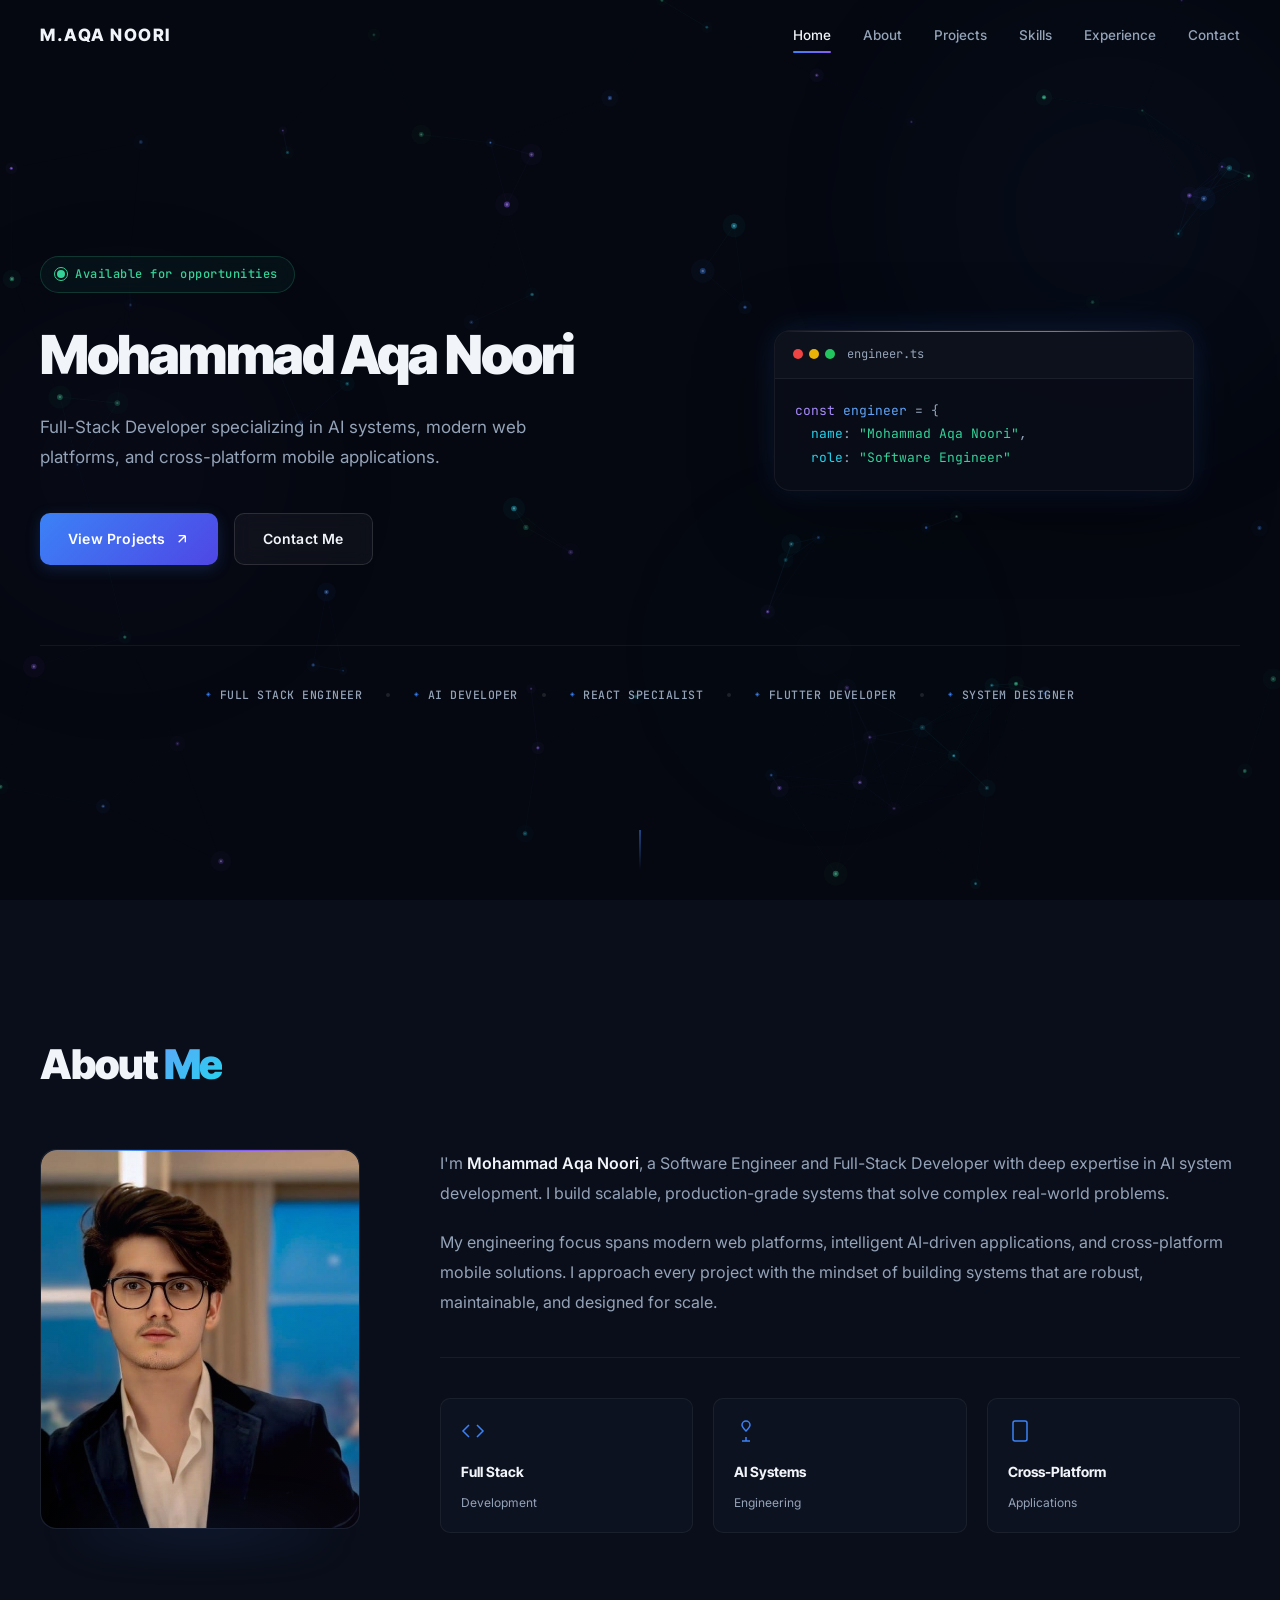
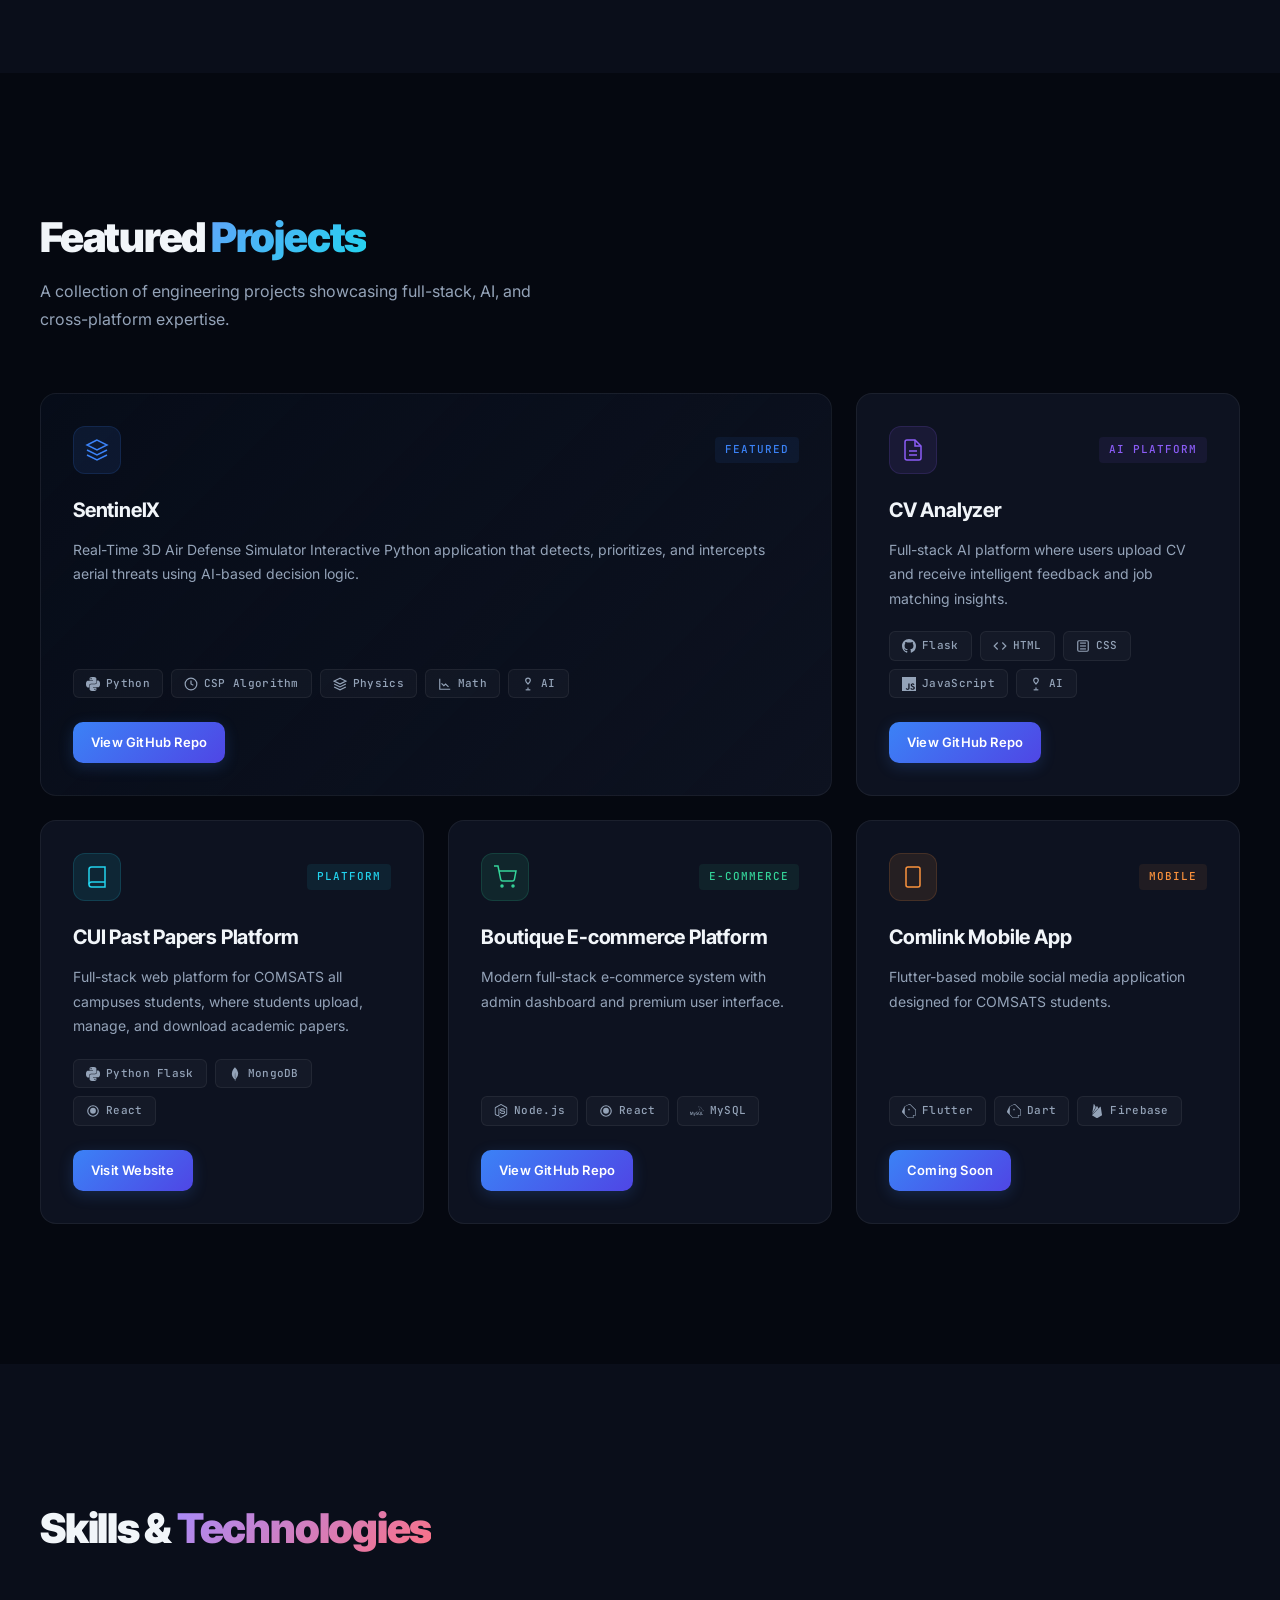
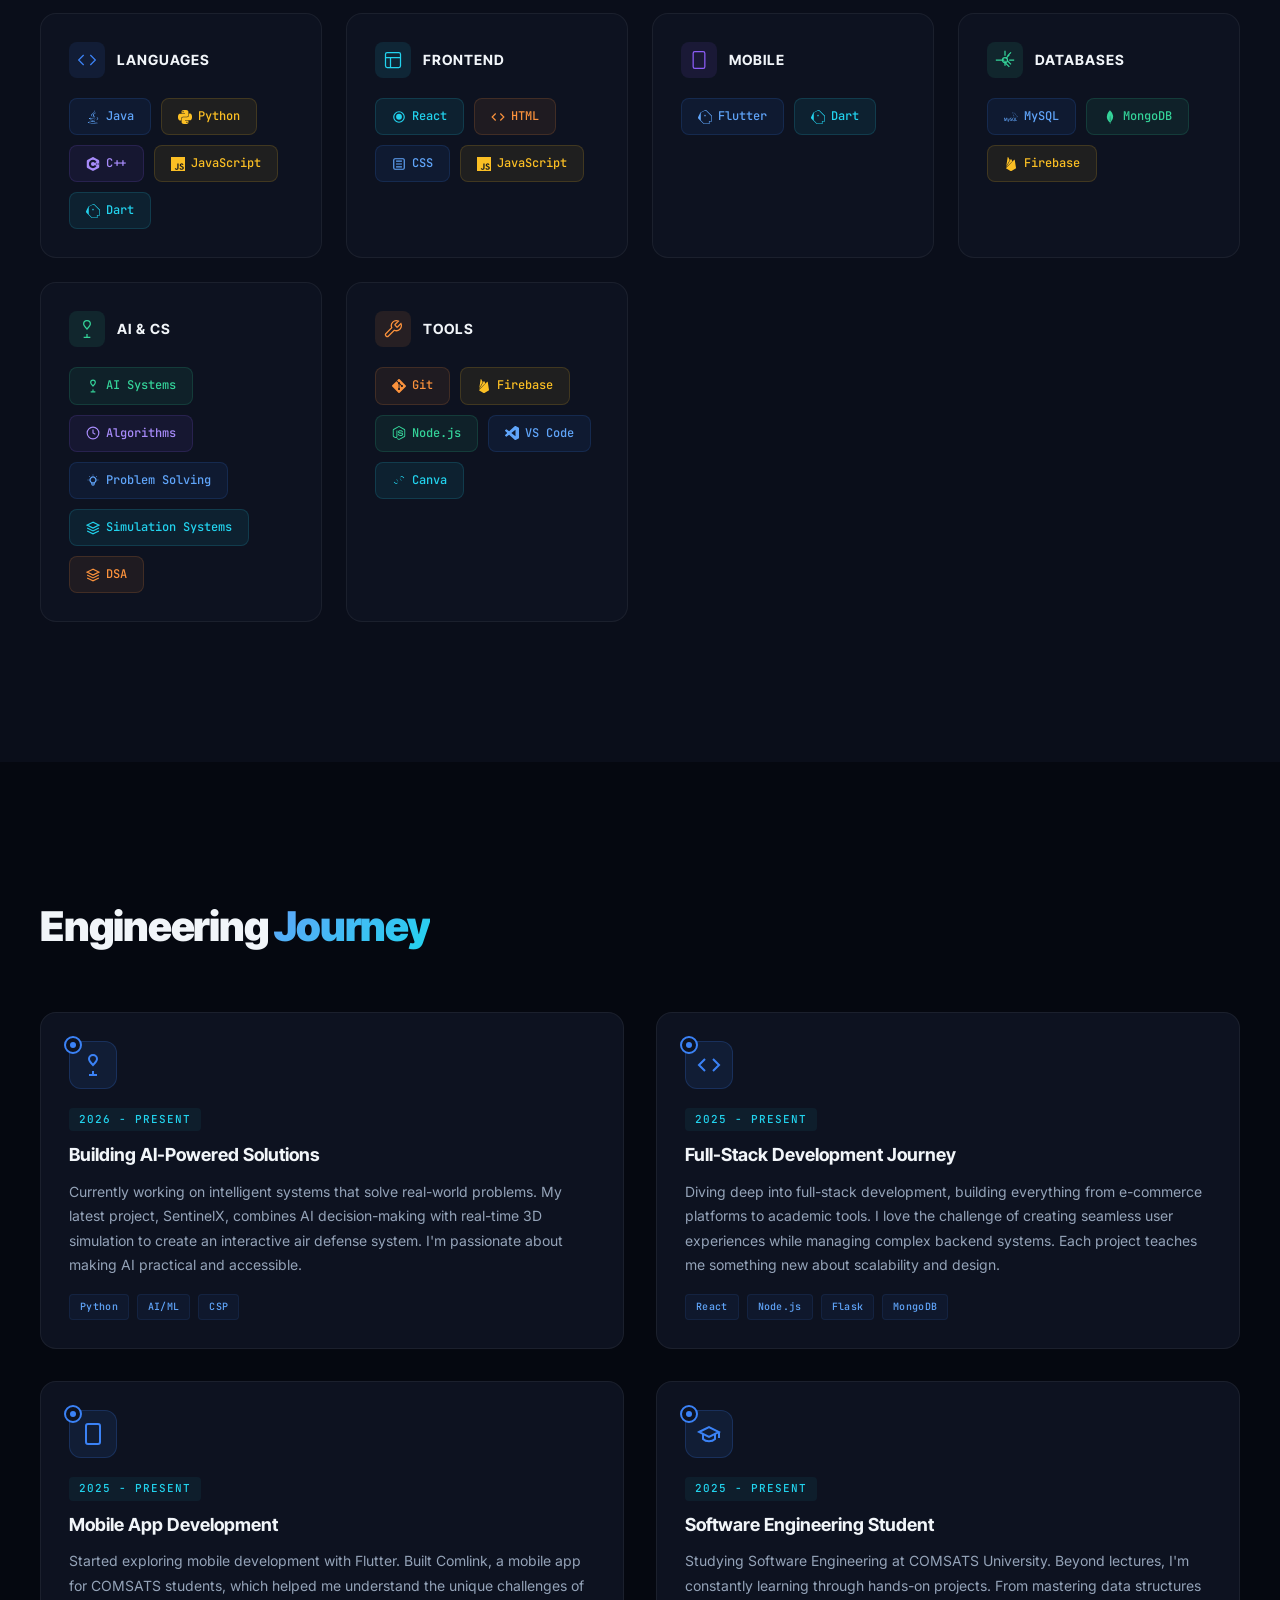
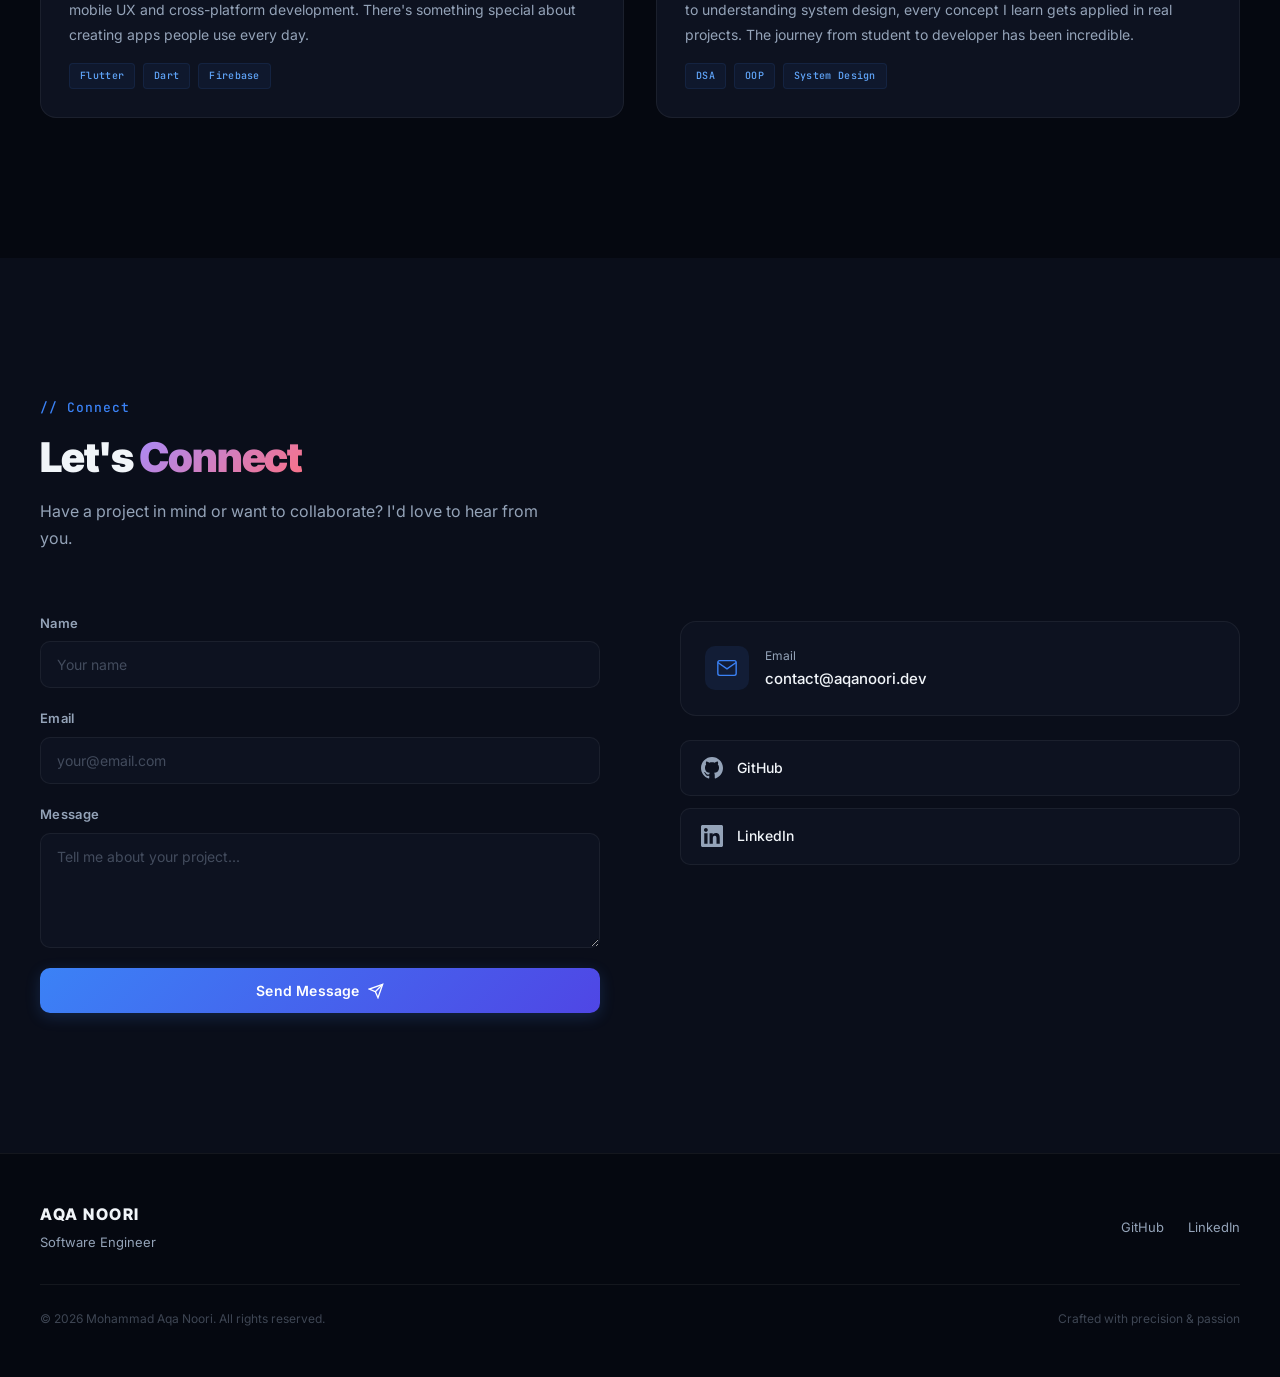
==== commit f1cd1bf9: "Journy section updated" ====
--- a/index.html
+++ b/index.html
@@ -507,13 +507,16 @@
             <div class="timeline-marker-inner"></div>
           </div>
           <div class="timeline-content">
-            <span class="timeline-date">Present</span>
-            <h3 class="timeline-title">AI System Development</h3>
-            <p class="timeline-desc">Designing and building intelligent systems with AI-based decision logic, real-time simulation, and data-driven automation.</p>
+            <div class="timeline-icon">
+              <svg width="24" height="24" viewBox="0 0 24 24" fill="none" stroke="currentColor" stroke-width="2"><path d="M12 2a4 4 0 0 1 4 4c0 1.95-2 4-4 6-2-2-4-4.05-4-6a4 4 0 0 1 4-4z"/><path d="M12 18v4"/><path d="M8 22h8"/></svg>
+            </div>
+            <span class="timeline-date">2026 - Present</span>
+            <h3 class="timeline-title">Building AI-Powered Solutions</h3>
+            <p class="timeline-desc">Currently working on intelligent systems that solve real-world problems. My latest project, SentinelX, combines AI decision-making with real-time 3D simulation to create an interactive air defense system. I'm passionate about making AI practical and accessible.</p>
             <div class="timeline-tags">
               <span class="timeline-tag">Python</span>
               <span class="timeline-tag">AI/ML</span>
-              <span class="timeline-tag">Simulation</span>
+              <span class="timeline-tag">CSP</span>
             </div>
           </div>
         </div>
@@ -522,13 +525,17 @@
             <div class="timeline-marker-inner"></div>
           </div>
           <div class="timeline-content">
-            <span class="timeline-date">Ongoing</span>
-            <h3 class="timeline-title">Full Stack Project Development</h3>
-            <p class="timeline-desc">Building production-grade web platforms and cross-platform mobile applications using modern frameworks and scalable architectures.</p>
+            <div class="timeline-icon">
+              <svg width="24" height="24" viewBox="0 0 24 24" fill="none" stroke="currentColor" stroke-width="2"><polyline points="16 18 22 12 16 6"/><polyline points="8 6 2 12 8 18"/></svg>
+            </div>
+            <span class="timeline-date">2025 - Present</span>
+            <h3 class="timeline-title">Full-Stack Development Journey</h3>
+            <p class="timeline-desc">Diving deep into full-stack development, building everything from e-commerce platforms to academic tools. I love the challenge of creating seamless user experiences while managing complex backend systems. Each project teaches me something new about scalability and design.</p>
             <div class="timeline-tags">
               <span class="timeline-tag">React</span>
               <span class="timeline-tag">Node.js</span>
-              <span class="timeline-tag">Flutter</span>
+              <span class="timeline-tag">Flask</span>
+              <span class="timeline-tag">MongoDB</span>
             </div>
           </div>
         </div>
@@ -537,13 +544,34 @@
             <div class="timeline-marker-inner"></div>
           </div>
           <div class="timeline-content">
-            <span class="timeline-date">Foundation</span>
+            <div class="timeline-icon">
+              <svg width="24" height="24" viewBox="0 0 24 24" fill="none" stroke="currentColor" stroke-width="2"><rect x="5" y="2" width="14" height="20" rx="2" ry="2"/><line x1="12" y1="18" x2="12.01" y2="18"/></svg>
+            </div>
+            <span class="timeline-date">2025 - Present</span>
+            <h3 class="timeline-title">Mobile App Development</h3>
+            <p class="timeline-desc">Started exploring mobile development with Flutter. Built Comlink, a mobile app for COMSATS students, which helped me understand the unique challenges of mobile UX and cross-platform development. There's something special about creating apps people use every day.</p>
+            <div class="timeline-tags">
+              <span class="timeline-tag">Flutter</span>
+              <span class="timeline-tag">Dart</span>
+              <span class="timeline-tag">Firebase</span>
+            </div>
+          </div>
+        </div>
+        <div class="timeline-item" data-aos>
+          <div class="timeline-marker">
+            <div class="timeline-marker-inner"></div>
+          </div>
+          <div class="timeline-content">
+            <div class="timeline-icon">
+              <svg width="24" height="24" viewBox="0 0 24 24" fill="none" stroke="currentColor" stroke-width="2"><path d="M22 10v6M2 10l10-5 10 5-10 5z"/><path d="M6 12v5c3 3 9 3 12 0v-5"/></svg>
+            </div>
+            <span class="timeline-date">2025 - Present</span>
             <h3 class="timeline-title">Software Engineering Student</h3>
-            <p class="timeline-desc">Pursuing Software Engineering with focus on algorithms, data structures, system design, and applied AI.</p>
+            <p class="timeline-desc">Studying Software Engineering at COMSATS University. Beyond lectures, I'm constantly learning through hands-on projects. From mastering data structures to understanding system design, every concept I learn gets applied in real projects. The journey from student to developer has been incredible.</p>
             <div class="timeline-tags">
               <span class="timeline-tag">DSA</span>
+              <span class="timeline-tag">OOP</span>
               <span class="timeline-tag">System Design</span>
-              <span class="timeline-tag">OOP</span>
             </div>
           </div>
         </div>
--- a/style.css
+++ b/style.css
@@ -1196,38 +1196,29 @@
    EXPERIENCE / TIMELINE
    ============================================ */
 .timeline {
-  position: relative;
-  padding-left: 48px;
-  max-width: 720px;
+  display: grid;
+  grid-template-columns: repeat(2, 1fr);
+  gap: 32px;
+  max-width: 100%;
 }
 
 .timeline-track {
-  position: absolute;
-  left: 8px;
-  top: 8px;
-  bottom: 8px;
-  width: 2px;
-  background: linear-gradient(to bottom, var(--accent-blue), var(--accent-violet), transparent);
-  border-radius: 2px;
+  display: none;
 }
 
 .timeline-item {
   position: relative;
-  margin-bottom: 48px;
-}
-
-.timeline-item:last-child {
   margin-bottom: 0;
 }
 
 .timeline-marker {
   position: absolute;
-  left: -48px;
-  top: 28px;
+  left: 24px;
+  top: 24px;
   width: 18px;
   height: 18px;
   border-radius: 50%;
-  background: var(--bg-primary);
+  background: var(--bg-card);
   border: 2px solid var(--accent-blue);
   z-index: 1;
   transition: all var(--transition);
@@ -1261,6 +1252,26 @@
   transition: all var(--transition);
   position: relative;
   overflow: hidden;
+}
+
+.timeline-icon {
+  width: 48px;
+  height: 48px;
+  background: rgba(59, 130, 246, 0.1);
+  border: 1px solid rgba(59, 130, 246, 0.2);
+  border-radius: 12px;
+  display: flex;
+  align-items: center;
+  justify-content: center;
+  color: var(--accent-blue);
+  margin-bottom: 16px;
+  transition: all var(--transition);
+}
+
+.timeline-item:hover .timeline-icon {
+  background: rgba(59, 130, 246, 0.15);
+  box-shadow: 0 0 20px rgba(59, 130, 246, 0.2);
+  transform: scale(1.05);
 }
 
 .timeline-content::before {
@@ -1720,6 +1731,10 @@
     grid-template-columns: 1fr;
   }
 
+  .timeline {
+    grid-template-columns: 1fr;
+  }
+
   .footer-top, .footer-bottom {
     flex-direction: column;
     gap: 16px;
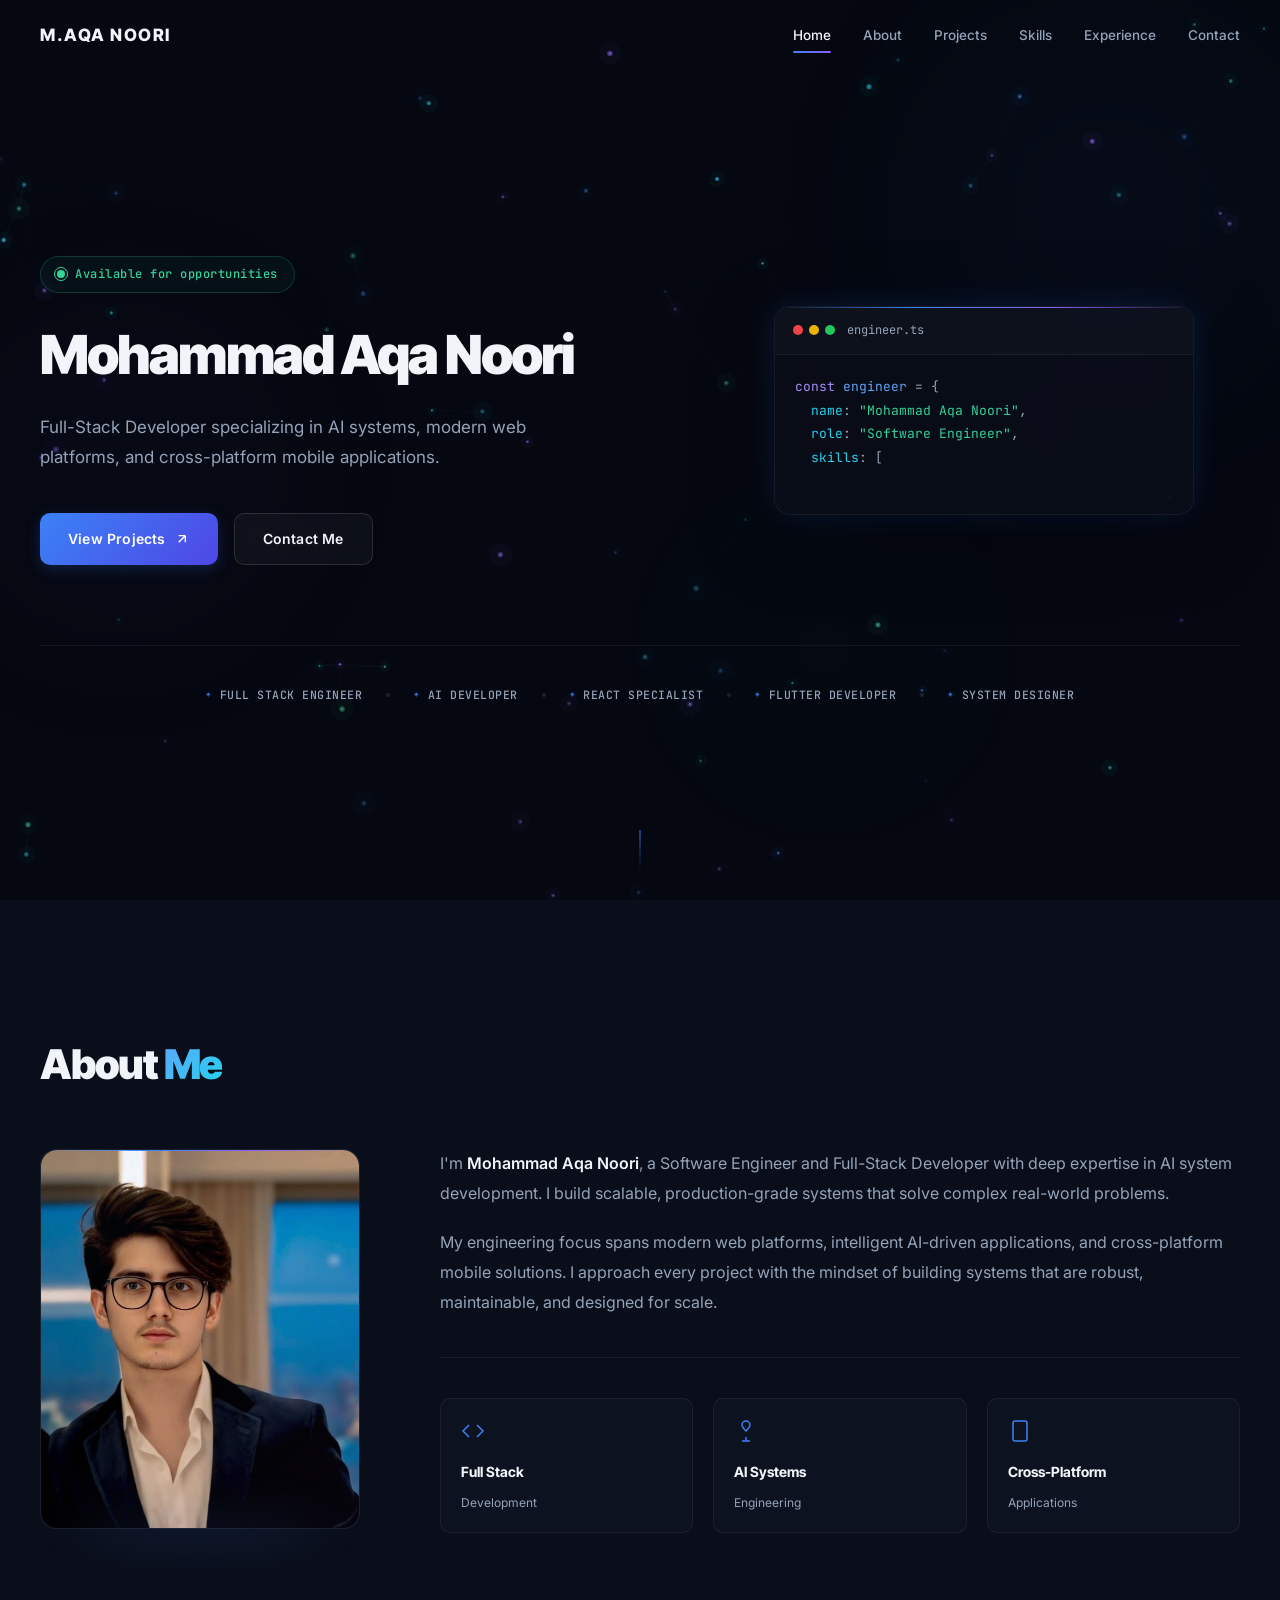
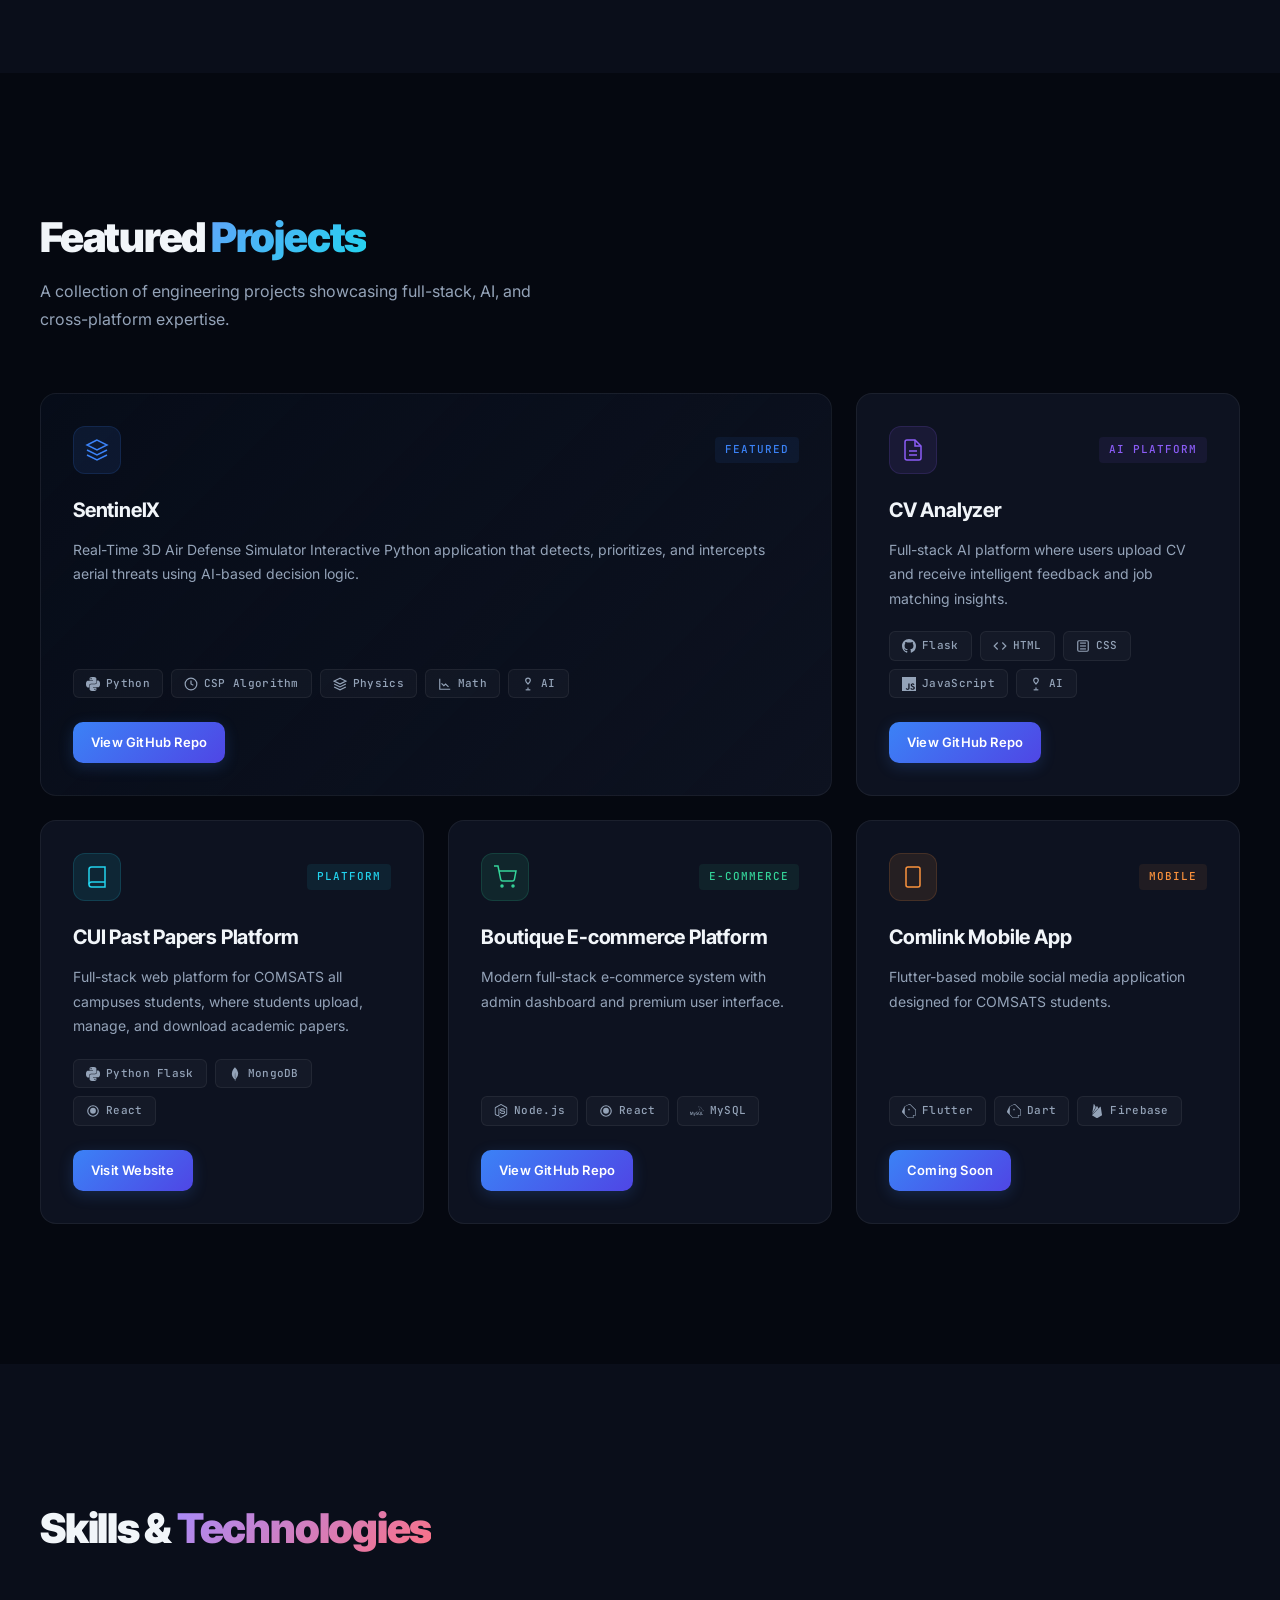
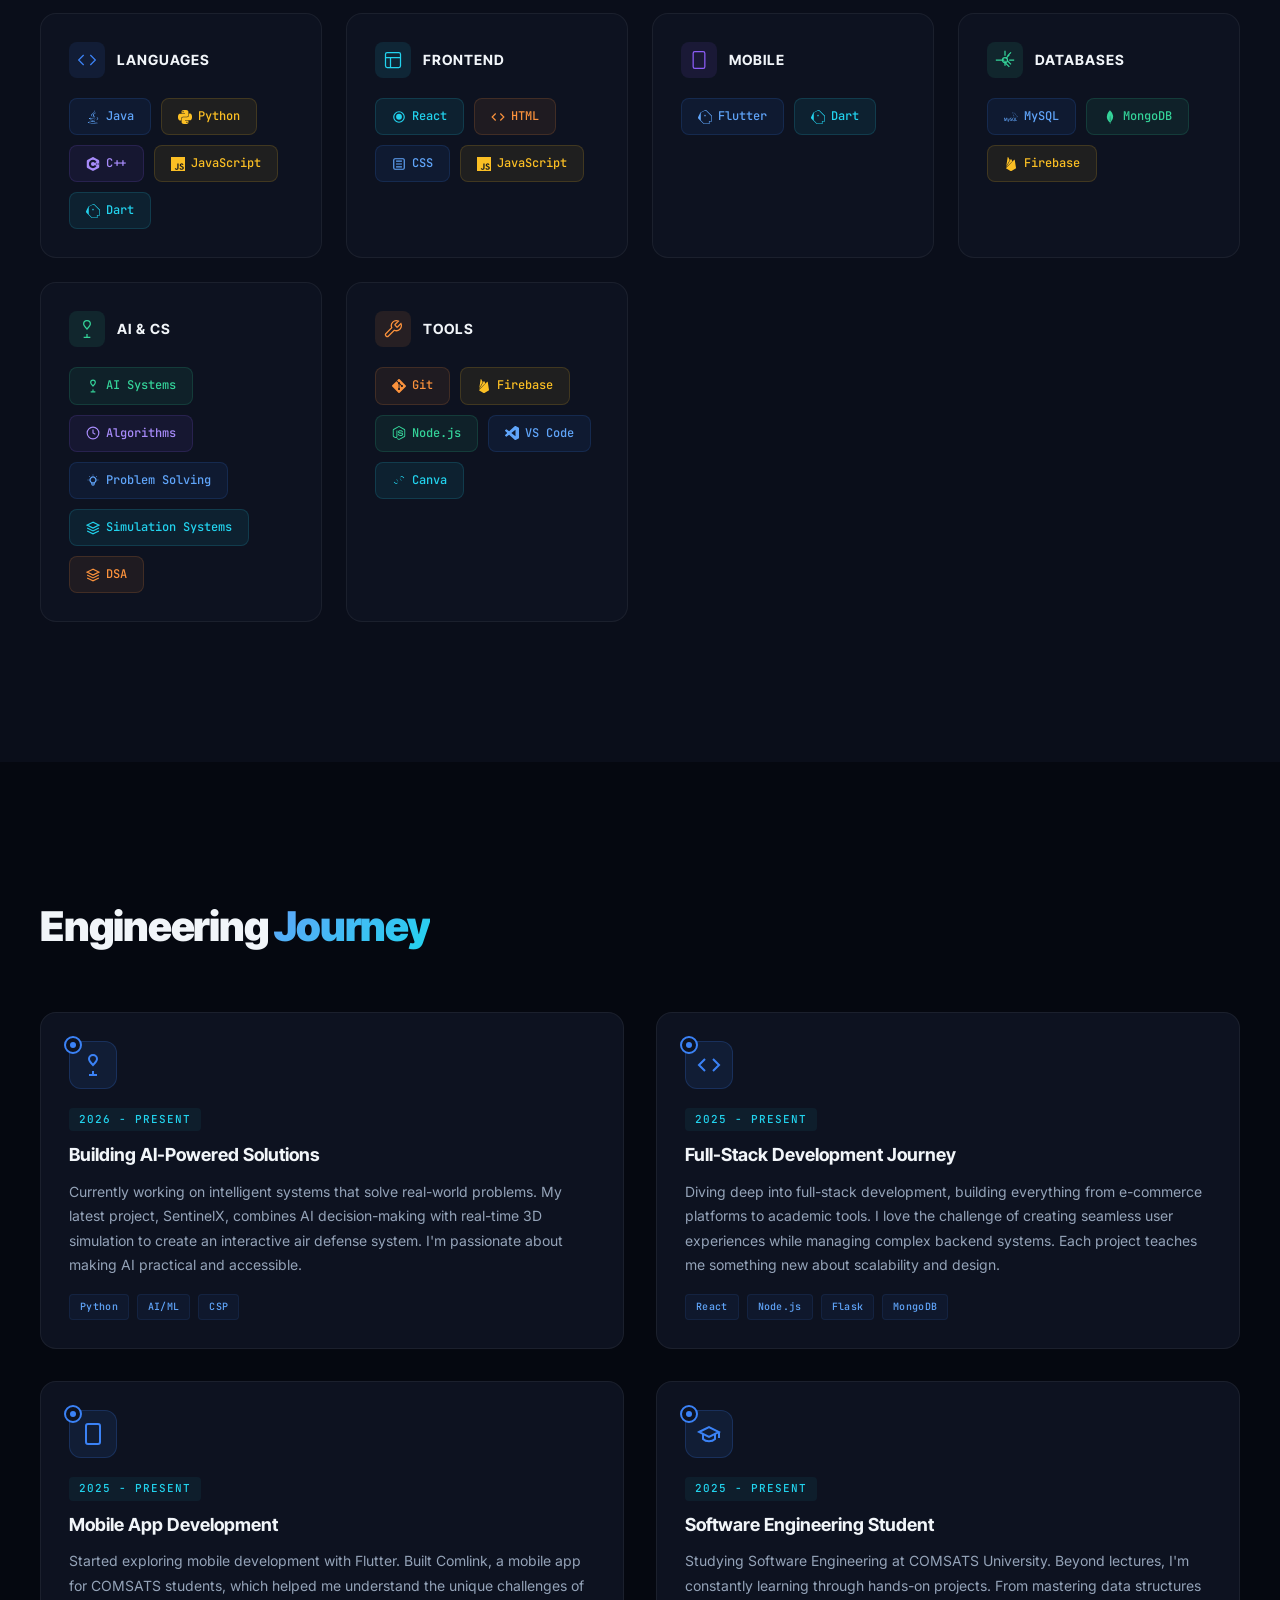
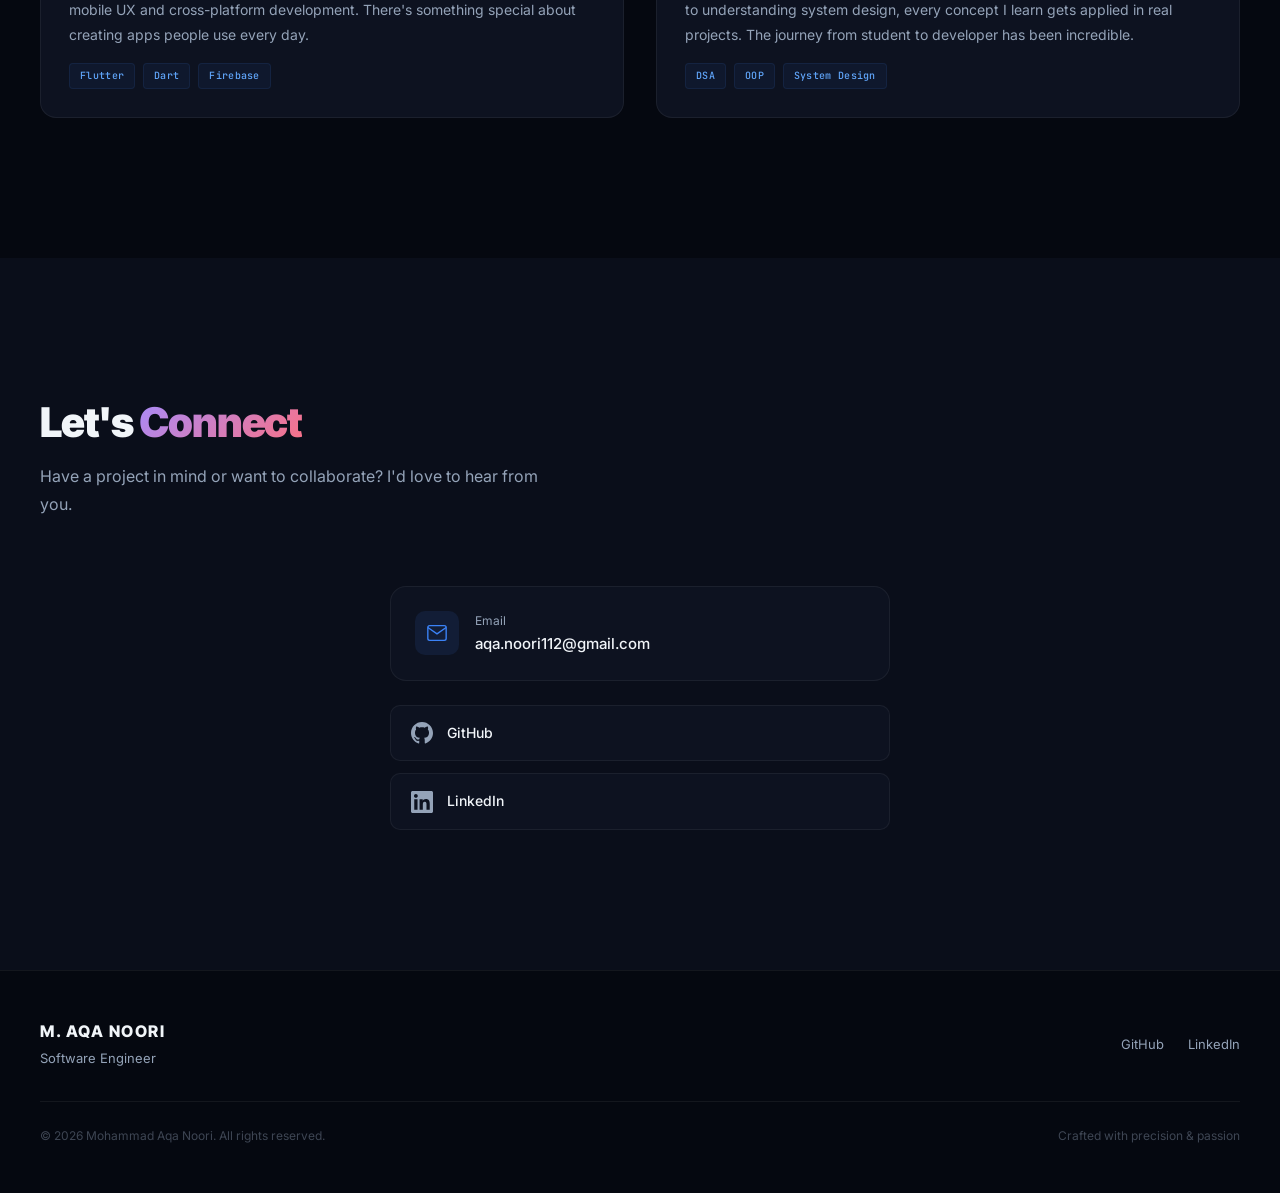
==== commit 46cacafd: "rensponssive style added" ====
--- a/index.html
+++ b/index.html
@@ -583,30 +583,11 @@
   <section class="section contact" id="contact">
     <div class="section-inner">
       <div class="section-header" data-aos>
-        <div class="section-label">// Connect</div>
         <h2 class="section-title">Let's <span class="text-gradient-violet">Connect</span></h2>
         <p class="section-desc">Have a project in mind or want to collaborate? I'd love to hear from you.</p>
       </div>
       <div class="contact-grid">
-        <form class="contact-form" id="contactForm" data-aos>
-          <div class="form-group">
-            <label for="name">Name</label>
-            <input type="text" id="name" name="name" placeholder="Your name" required>
-          </div>
-          <div class="form-group">
-            <label for="email">Email</label>
-            <input type="email" id="email" name="email" placeholder="your@email.com" required>
-          </div>
-          <div class="form-group">
-            <label for="message">Message</label>
-            <textarea id="message" name="message" rows="5" placeholder="Tell me about your project..." required></textarea>
-          </div>
-          <button type="submit" class="btn btn-primary btn-full">
-            <span>Send Message</span>
-            <svg width="16" height="16" viewBox="0 0 24 24" fill="none" stroke="currentColor" stroke-width="2"><line x1="22" y1="2" x2="11" y2="13"/><polygon points="22 2 15 22 11 13 2 9 22 2"/></svg>
-          </button>
-        </form>
-        <div class="contact-info" data-aos>
+        <div class="contact-info">
           <div class="contact-detail-card">
             <div class="contact-detail">
               <div class="contact-icon">
@@ -614,17 +595,17 @@
               </div>
               <div>
                 <span class="contact-detail-label">Email</span>
-                <span class="contact-detail-value">contact@aqanoori.dev</span>
+                <a href="mailto:aqa.noori112@gmail.com" class="contact-detail-value">aqa.noori112@gmail.com</a>
               </div>
             </div>
           </div>
           <div class="contact-links">
-            <a href="#" class="contact-link-btn">
+            <a href="https://github.com/MohammadAqaNoori" target="_blank" class="contact-link-btn">
               <svg width="22" height="22" viewBox="0 0 24 24" fill="currentColor"><path d="M12 0c-6.626 0-12 5.373-12 12 0 5.302 3.438 9.8 8.207 11.387.599.111.793-.261.793-.577v-2.234c-3.338.726-4.033-1.416-4.033-1.416-.546-1.387-1.333-1.756-1.333-1.756-1.089-.745.083-.729.083-.729 1.205.084 1.839 1.237 1.839 1.237 1.07 1.834 2.807 1.304 3.492.997.107-.775.418-1.305.762-1.604-2.665-.305-5.467-1.334-5.467-5.931 0-1.311.469-2.381 1.236-3.221-.124-.303-.535-1.524.117-3.176 0 0 1.008-.322 3.301 1.23.957-.266 1.983-.399 3.003-.404 1.02.005 2.047.138 3.006.404 2.291-1.552 3.297-1.23 3.297-1.23.653 1.653.242 2.874.118 3.176.77.84 1.235 1.911 1.235 3.221 0 4.609-2.807 5.624-5.479 5.921.43.372.823 1.102.823 2.222v3.293c0 .319.192.694.801.576 4.765-1.589 8.199-6.086 8.199-11.386 0-6.627-5.373-12-12-12z"/></svg>
               <span>GitHub</span>
               <svg class="link-arrow" width="16" height="16" viewBox="0 0 24 24" fill="none" stroke="currentColor" stroke-width="2"><path d="M7 17L17 7M17 7H7M17 7v10"/></svg>
             </a>
-            <a href="#" class="contact-link-btn">
+            <a href="https://www.linkedin.com/in/mohammad-aqa-noori-4633a1341/" target="_blank" class="contact-link-btn">
               <svg width="22" height="22" viewBox="0 0 24 24" fill="currentColor"><path d="M20.447 20.452h-3.554v-5.569c0-1.328-.027-3.037-1.852-3.037-1.853 0-2.136 1.445-2.136 2.939v5.667H9.351V9h3.414v1.561h.046c.477-.9 1.637-1.85 3.37-1.85 3.601 0 4.267 2.37 4.267 5.455v6.286zM5.337 7.433c-1.144 0-2.063-.926-2.063-2.065 0-1.138.92-2.063 2.063-2.063 1.14 0 2.064.925 2.064 2.063 0 1.139-.925 2.065-2.064 2.065zm1.782 13.019H3.555V9h3.564v11.452zM22.225 0H1.771C.792 0 0 .774 0 1.729v20.542C0 23.227.792 24 1.771 24h20.451C23.2 24 24 23.227 24 22.271V1.729C24 .774 23.2 0 22.222 0h.003z"/></svg>
               <span>LinkedIn</span>
               <svg class="link-arrow" width="16" height="16" viewBox="0 0 24 24" fill="none" stroke="currentColor" stroke-width="2"><path d="M7 17L17 7M17 7H7M17 7v10"/></svg>
@@ -640,12 +621,12 @@
     <div class="footer-inner">
       <div class="footer-top">
         <div class="footer-brand">
-          <span class="footer-logo">AQA NOORI</span>
+          <span class="footer-logo">M. AQA NOORI</span>
           <span class="footer-tagline">Software Engineer</span>
         </div>
         <div class="footer-links">
-          <a href="#">GitHub</a>
-          <a href="#">LinkedIn</a>
+          <a href="(https://github.com/MohammadAqaNoori)">GitHub</a>
+          <a href="https://www.linkedin.com/in/mohammad-aqa-noori-4633a1341/">LinkedIn</a>
         </div>
       </div>
       <div class="footer-bottom">
--- a/style.css
+++ b/style.css
@@ -1347,9 +1347,8 @@
    CONTACT SECTION
    ============================================ */
 .contact-grid {
-  display: grid;
-  grid-template-columns: 1fr 1fr;
-  gap: 80px;
+  display: flex;
+  justify-content: center;
   align-items: start;
 }
 
@@ -1402,6 +1401,8 @@
   flex-direction: column;
   gap: 24px;
   padding-top: 8px;
+  max-width: 500px;
+  width: 100%;
 }
 
 .contact-detail-card {
@@ -1446,6 +1447,11 @@
   font-size: 15px;
   color: var(--text-primary);
   font-weight: 500;
+  transition: color var(--transition);
+}
+
+.contact-detail-value:hover {
+  color: var(--accent-blue);
 }
 
 .contact-links {
@@ -1643,7 +1649,11 @@
 
   .about-image-placeholder {
     width: 100%;
-    height: 280px;
+    height: 380px;
+  }
+
+  .profile-image {
+    object-position: center top;
   }
 
   .contact-grid {
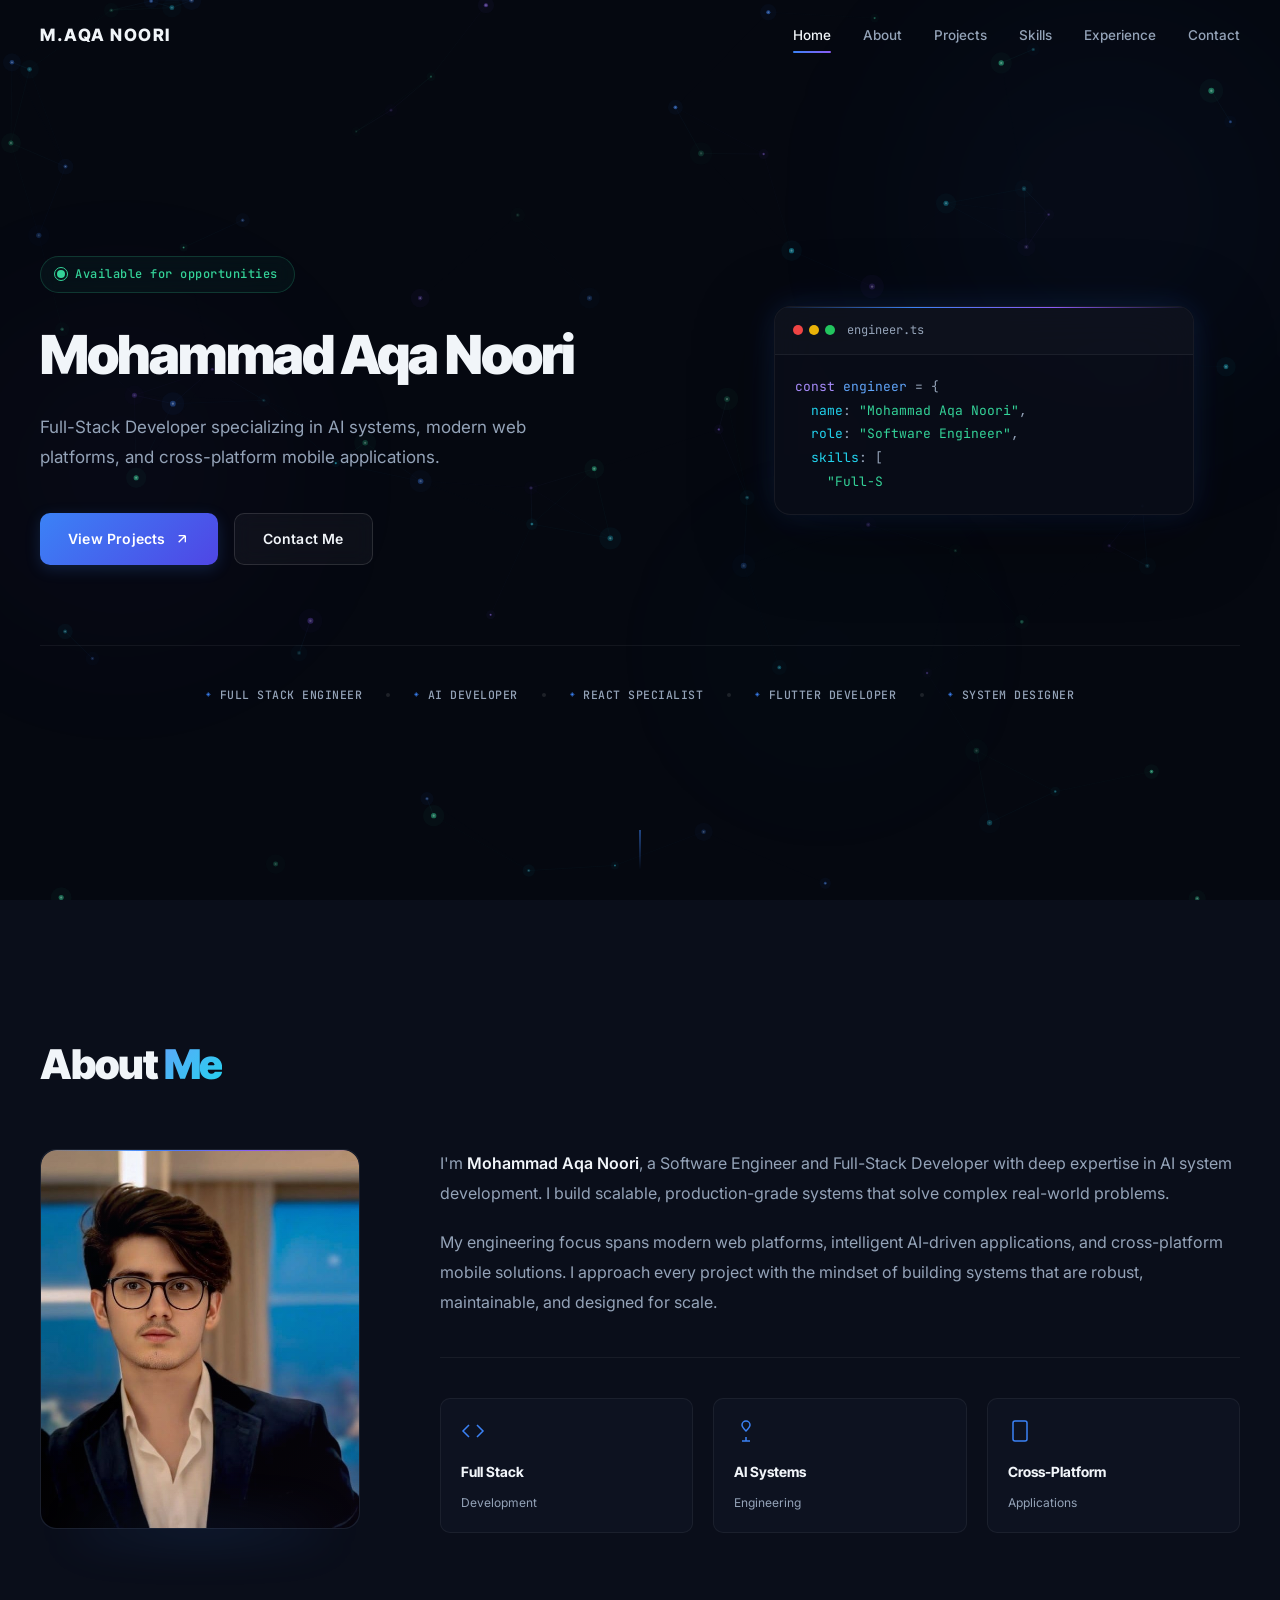
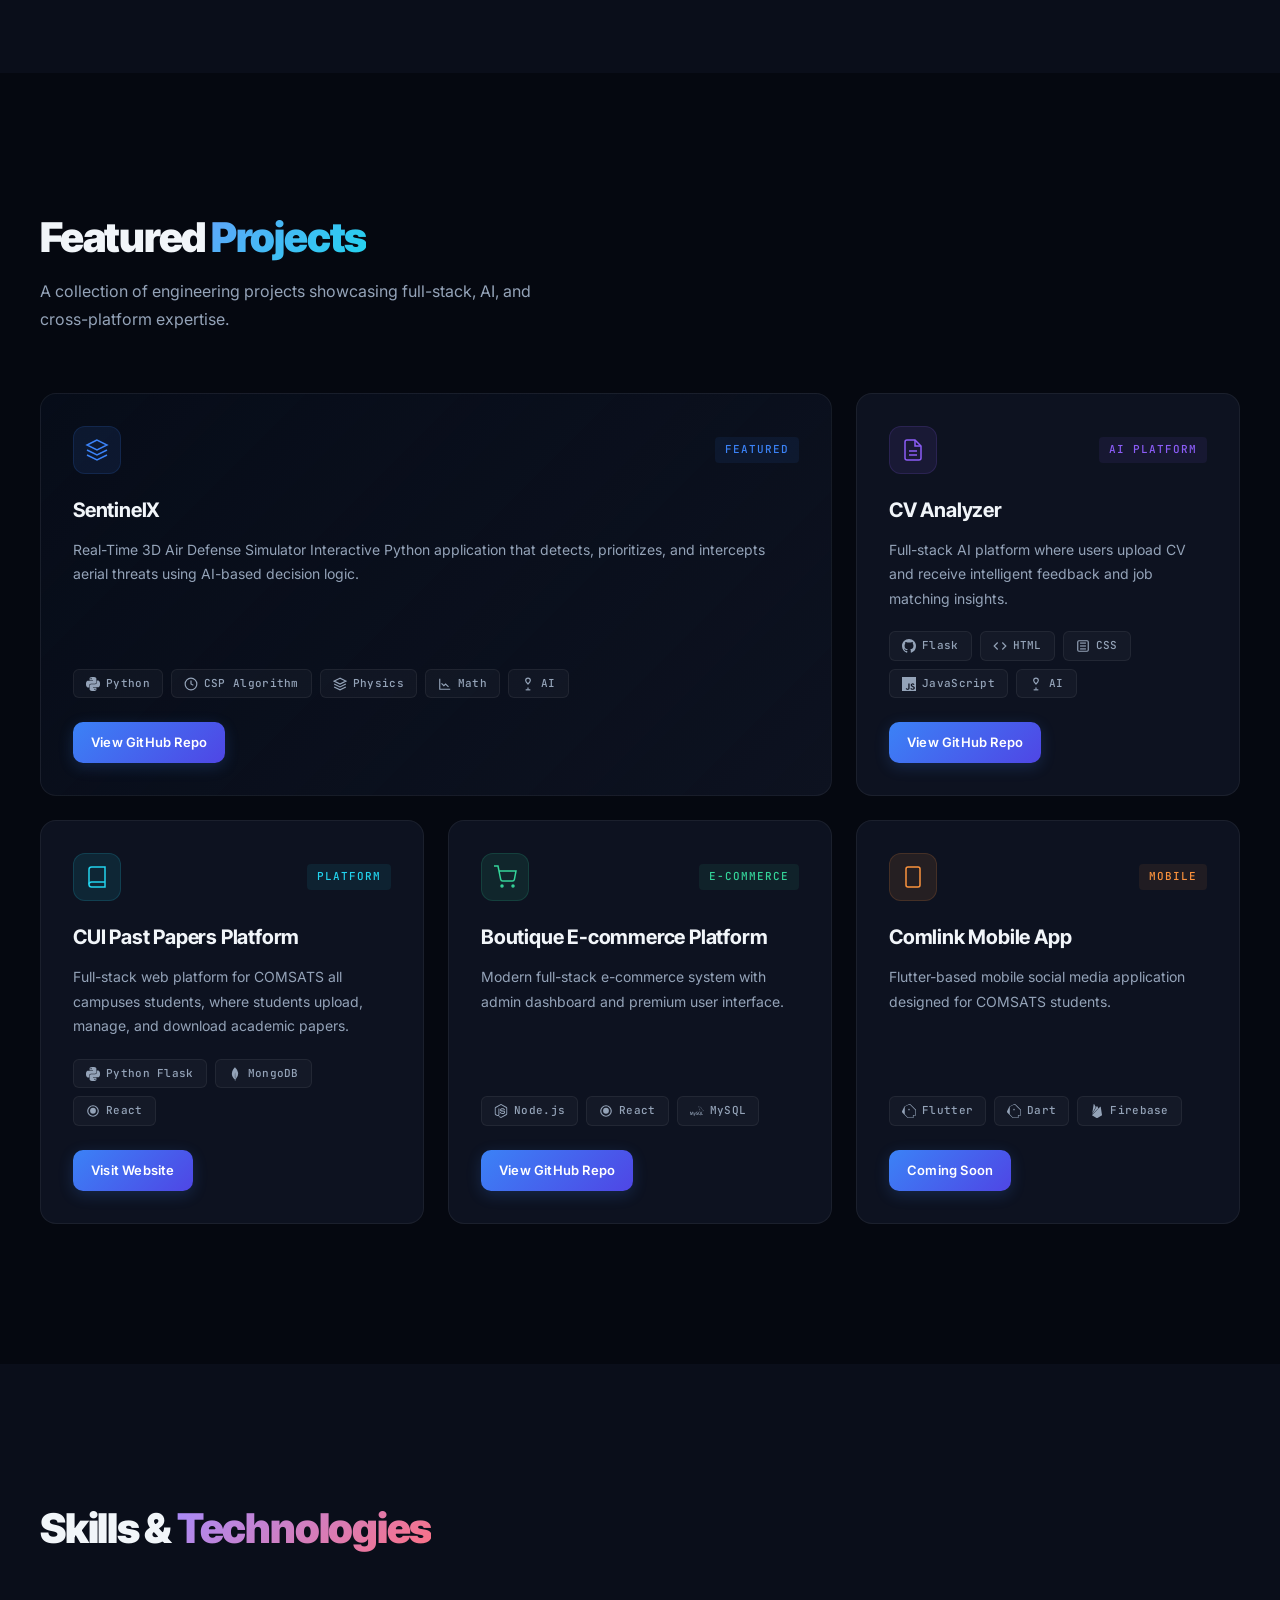
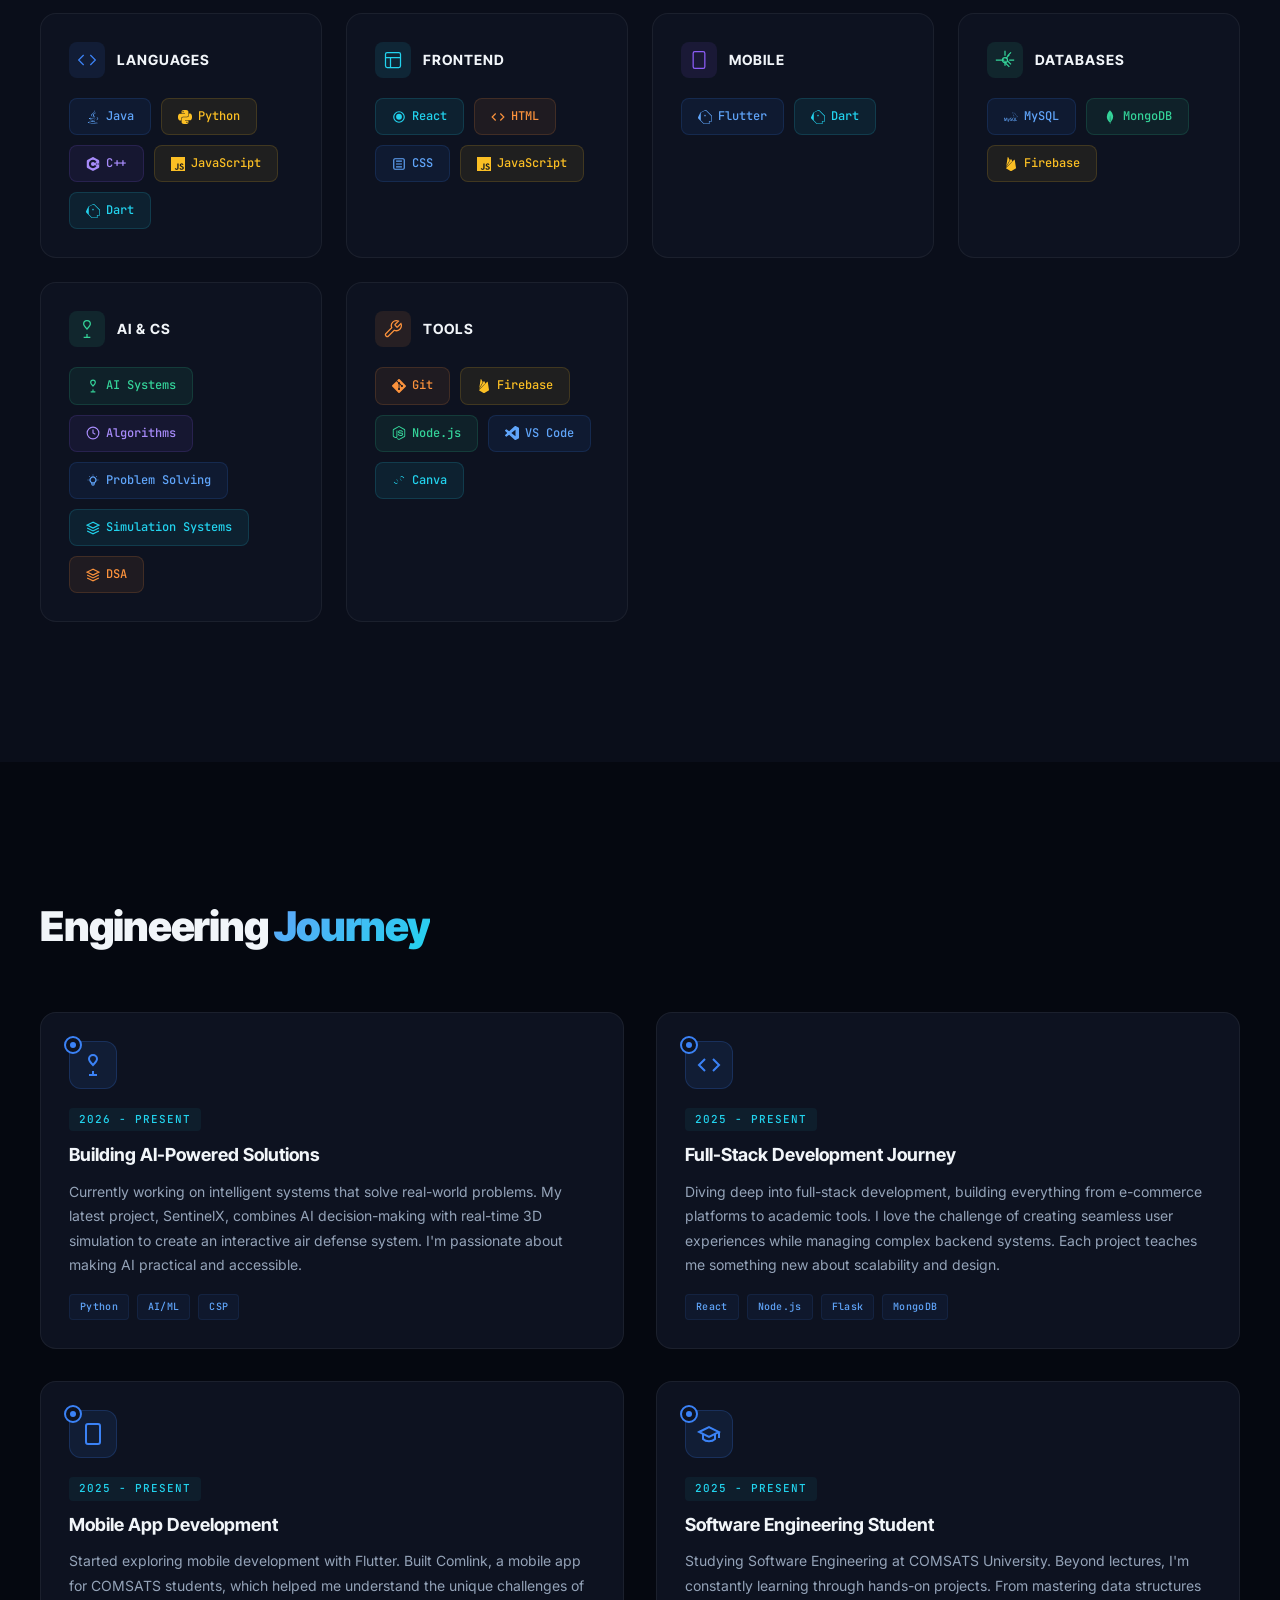
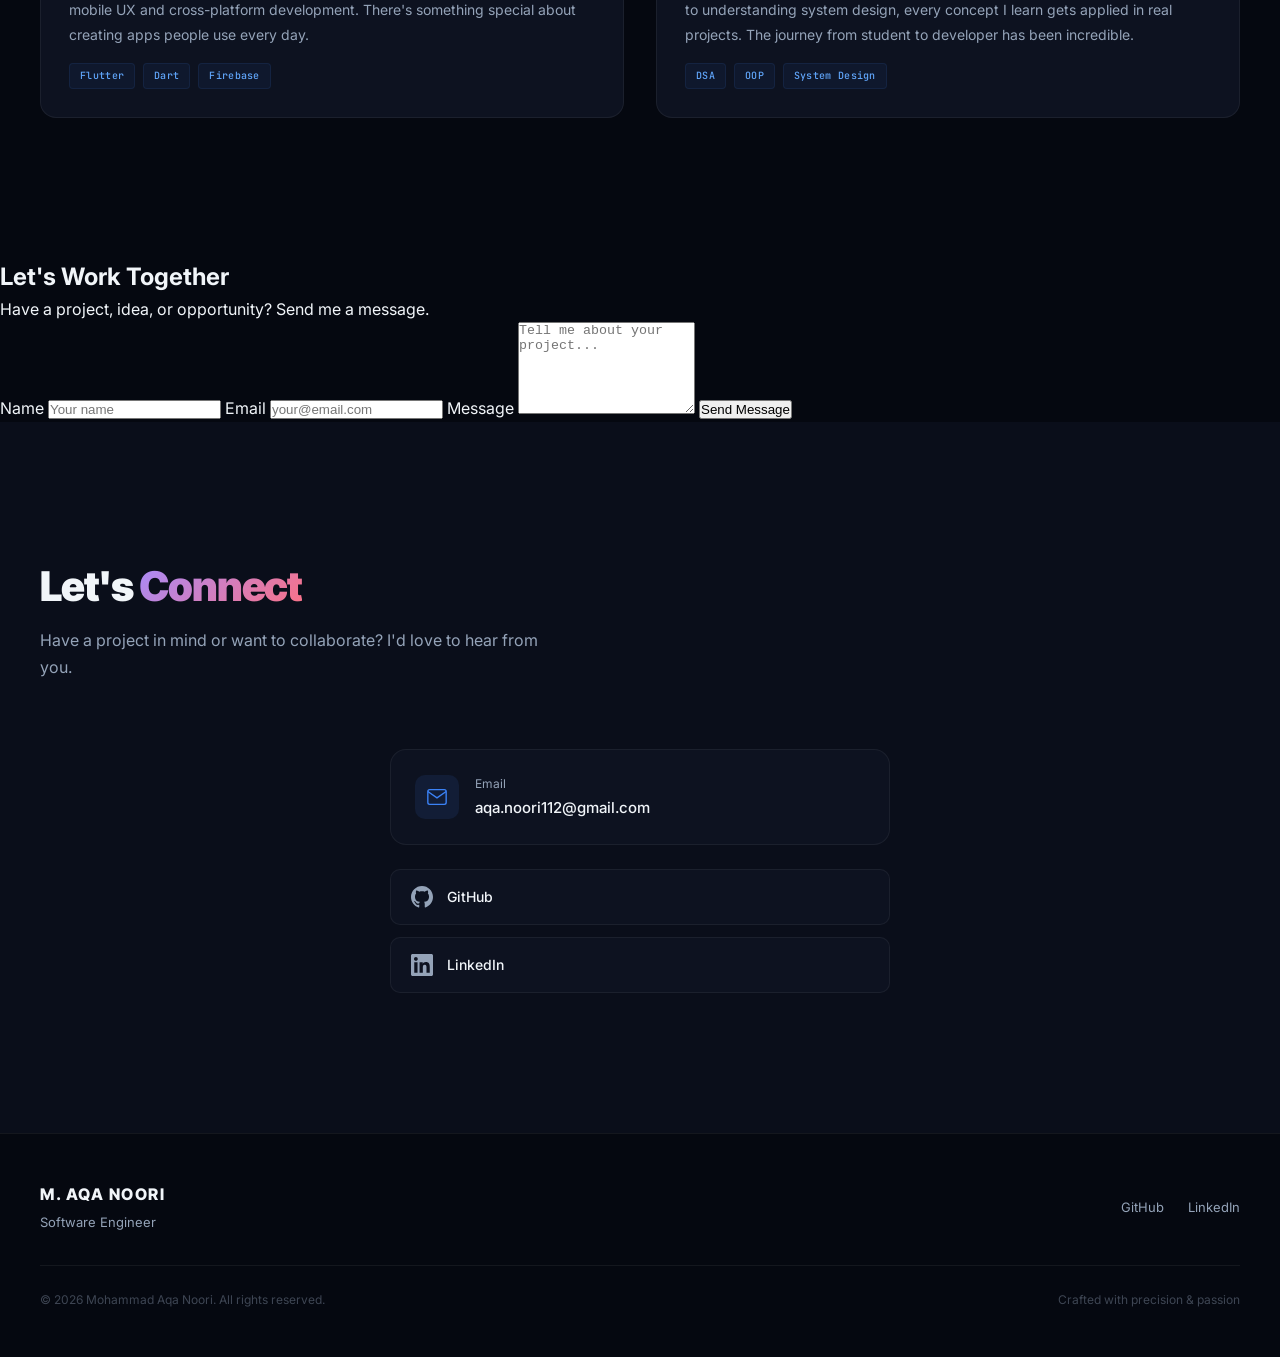
==== commit 6c526b0a: "Add contact section with form to index.html" ====
--- a/index.html
+++ b/index.html
@@ -579,6 +579,55 @@
     </div>
   </section>
 
+  <section id="contact">
+    <h2>Let's Work Together</h2>
+
+    <p>
+        Have a project, idea, or opportunity?
+        Send me a message.
+    </p>
+
+    <form
+        name="contact"
+        method="POST"
+        data-netlify="true"
+        action="/success.html"
+    >
+        <input type="hidden" name="form-name" value="contact">
+
+        <label for="name">Name</label>
+        <input
+            type="text"
+            id="name"
+            name="name"
+            placeholder="Your name"
+            required
+        >
+
+        <label for="email">Email</label>
+        <input
+            type="email"
+            id="email"
+            name="email"
+            placeholder="your@email.com"
+            required
+        >
+
+        <label for="message">Message</label>
+        <textarea
+            id="message"
+            name="message"
+            rows="6"
+            placeholder="Tell me about your project..."
+            required
+        ></textarea>
+
+        <button type="submit">
+            Send Message
+        </button>
+    </form>
+</section>
+
   <!-- Contact Section -->
   <section class="section contact" id="contact">
     <div class="section-inner">
